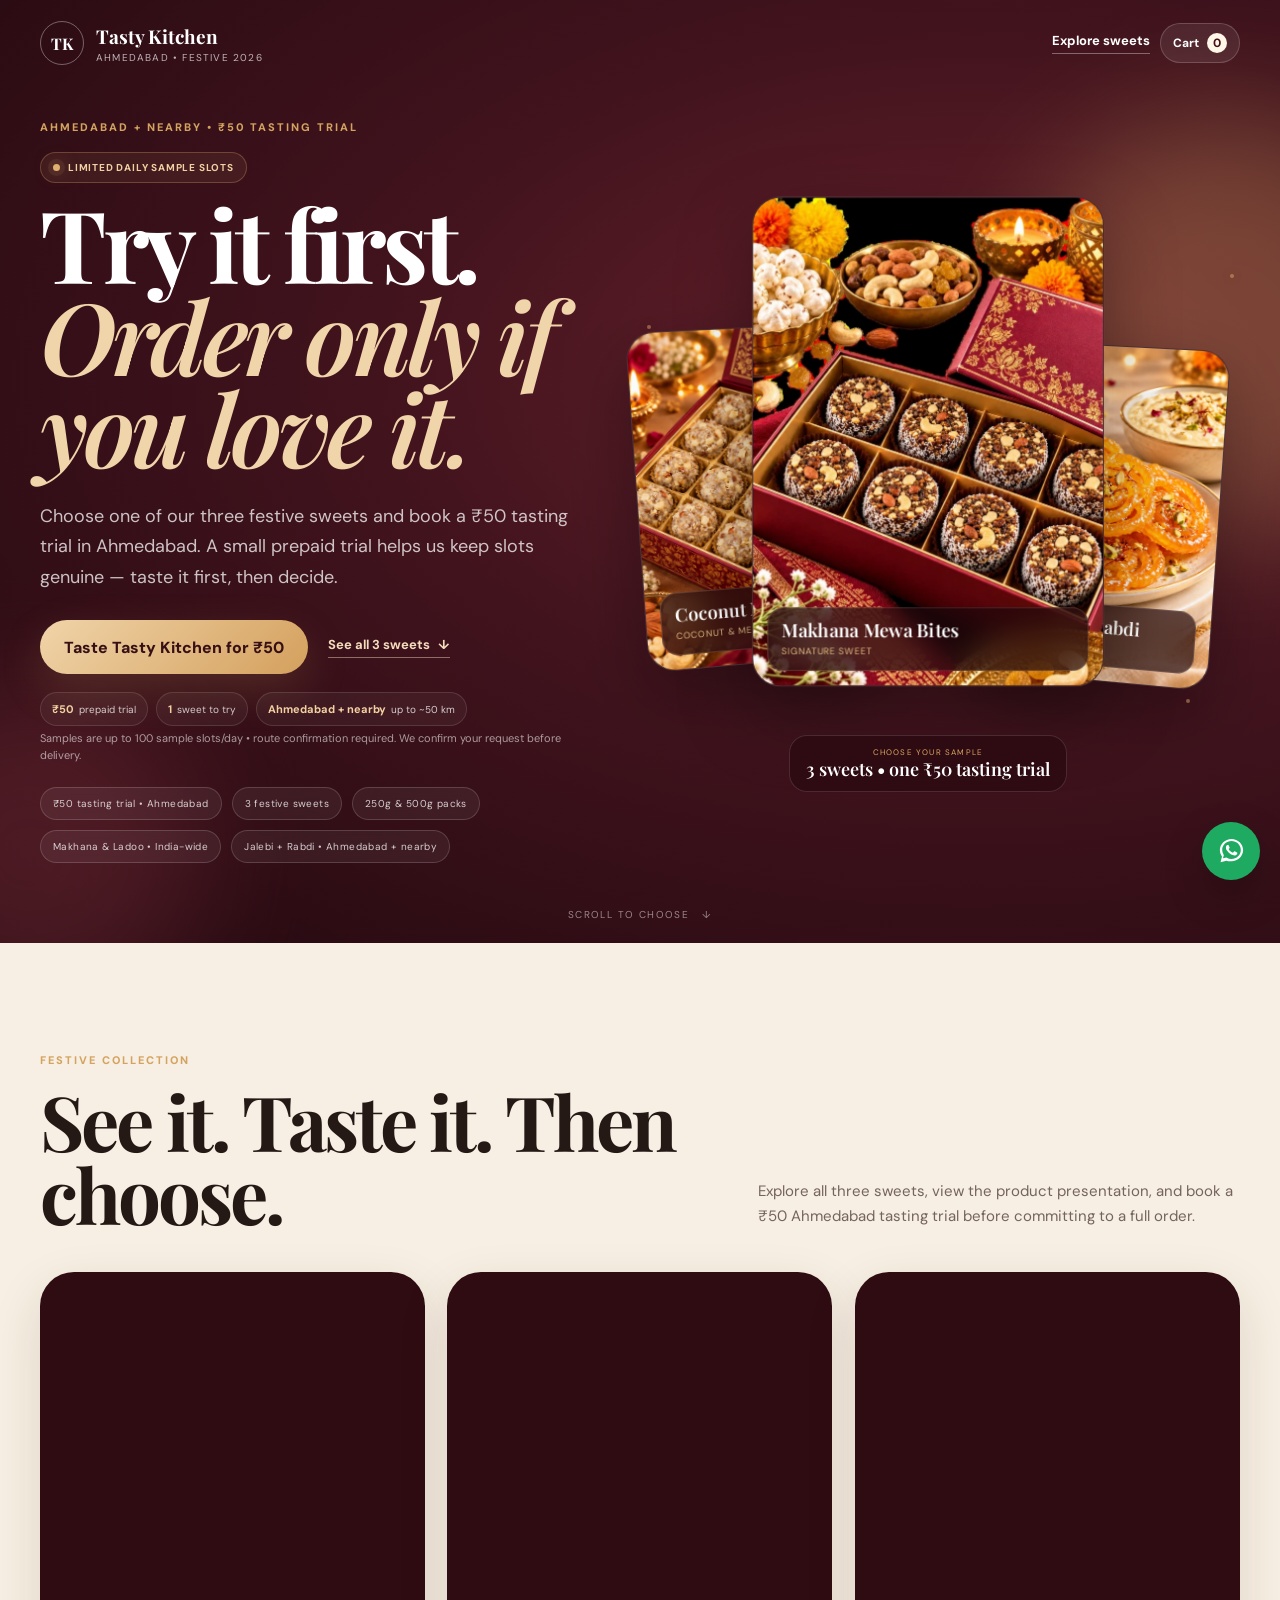
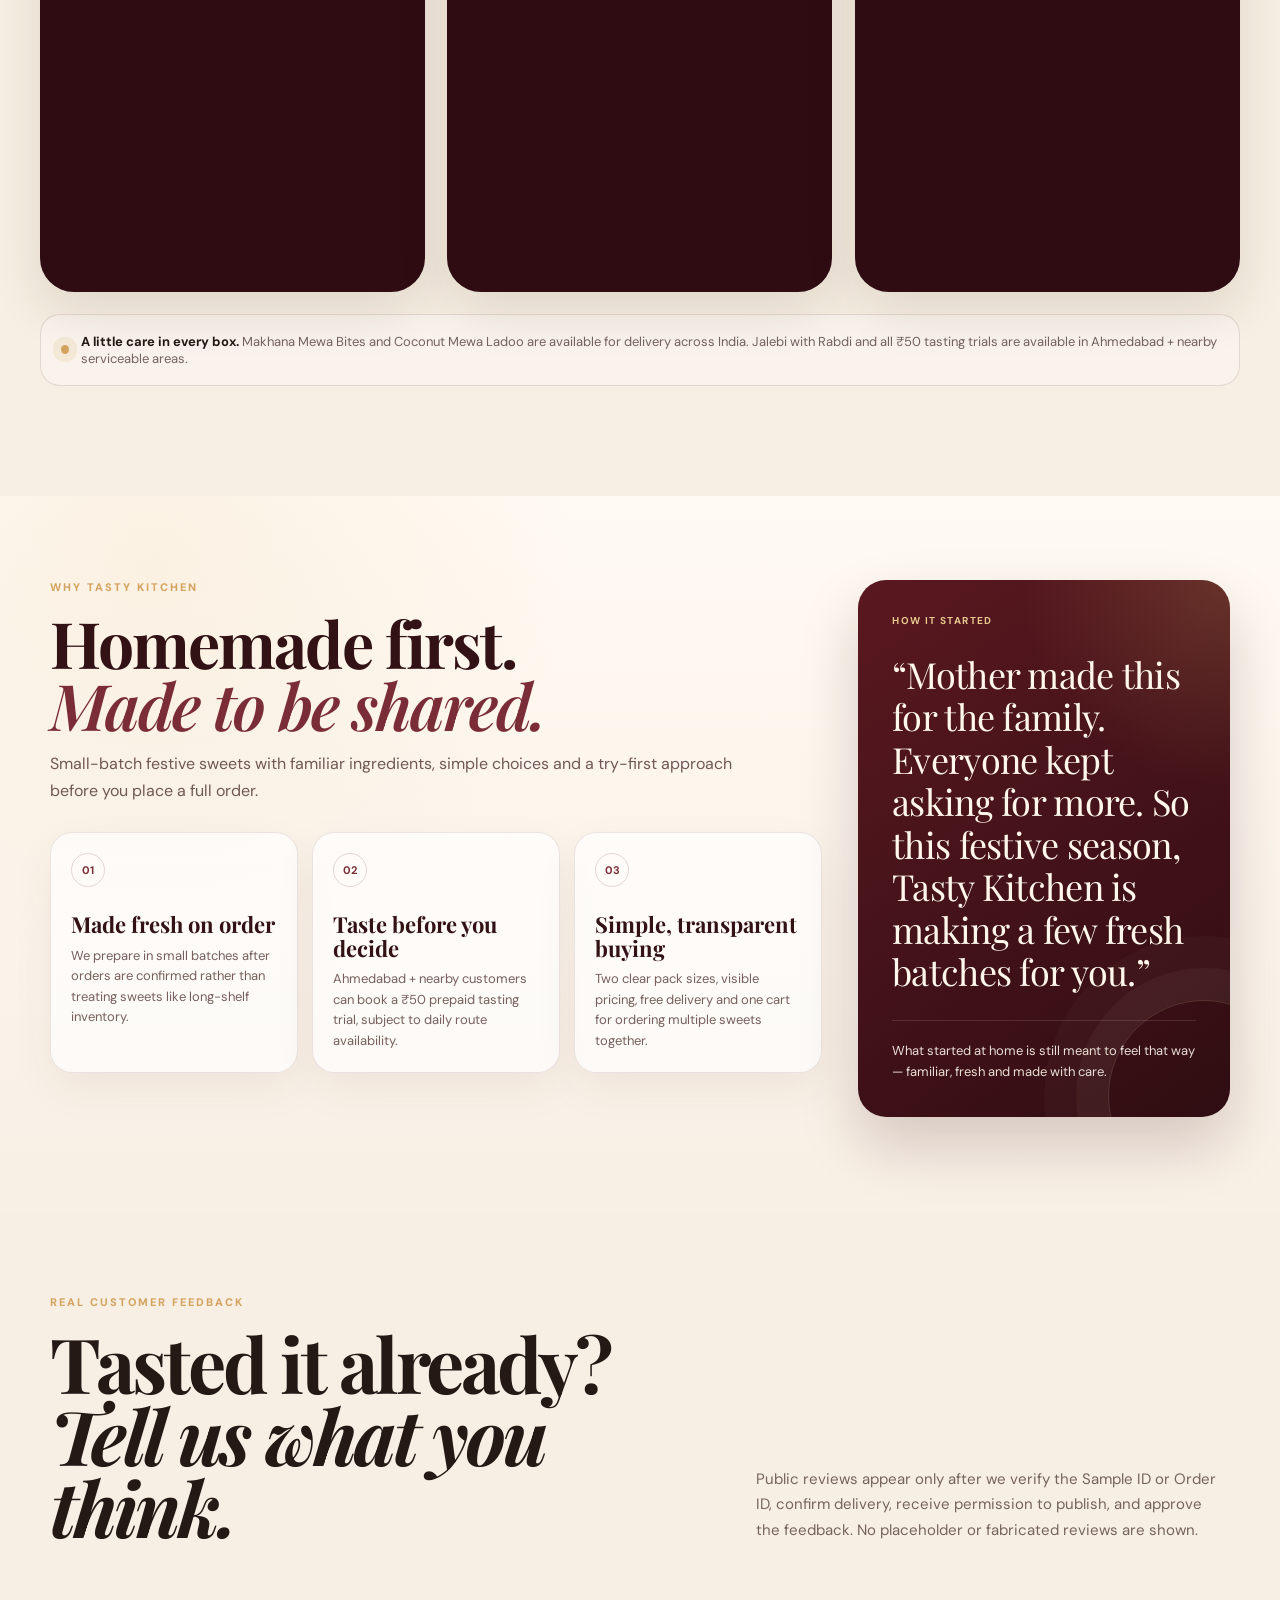
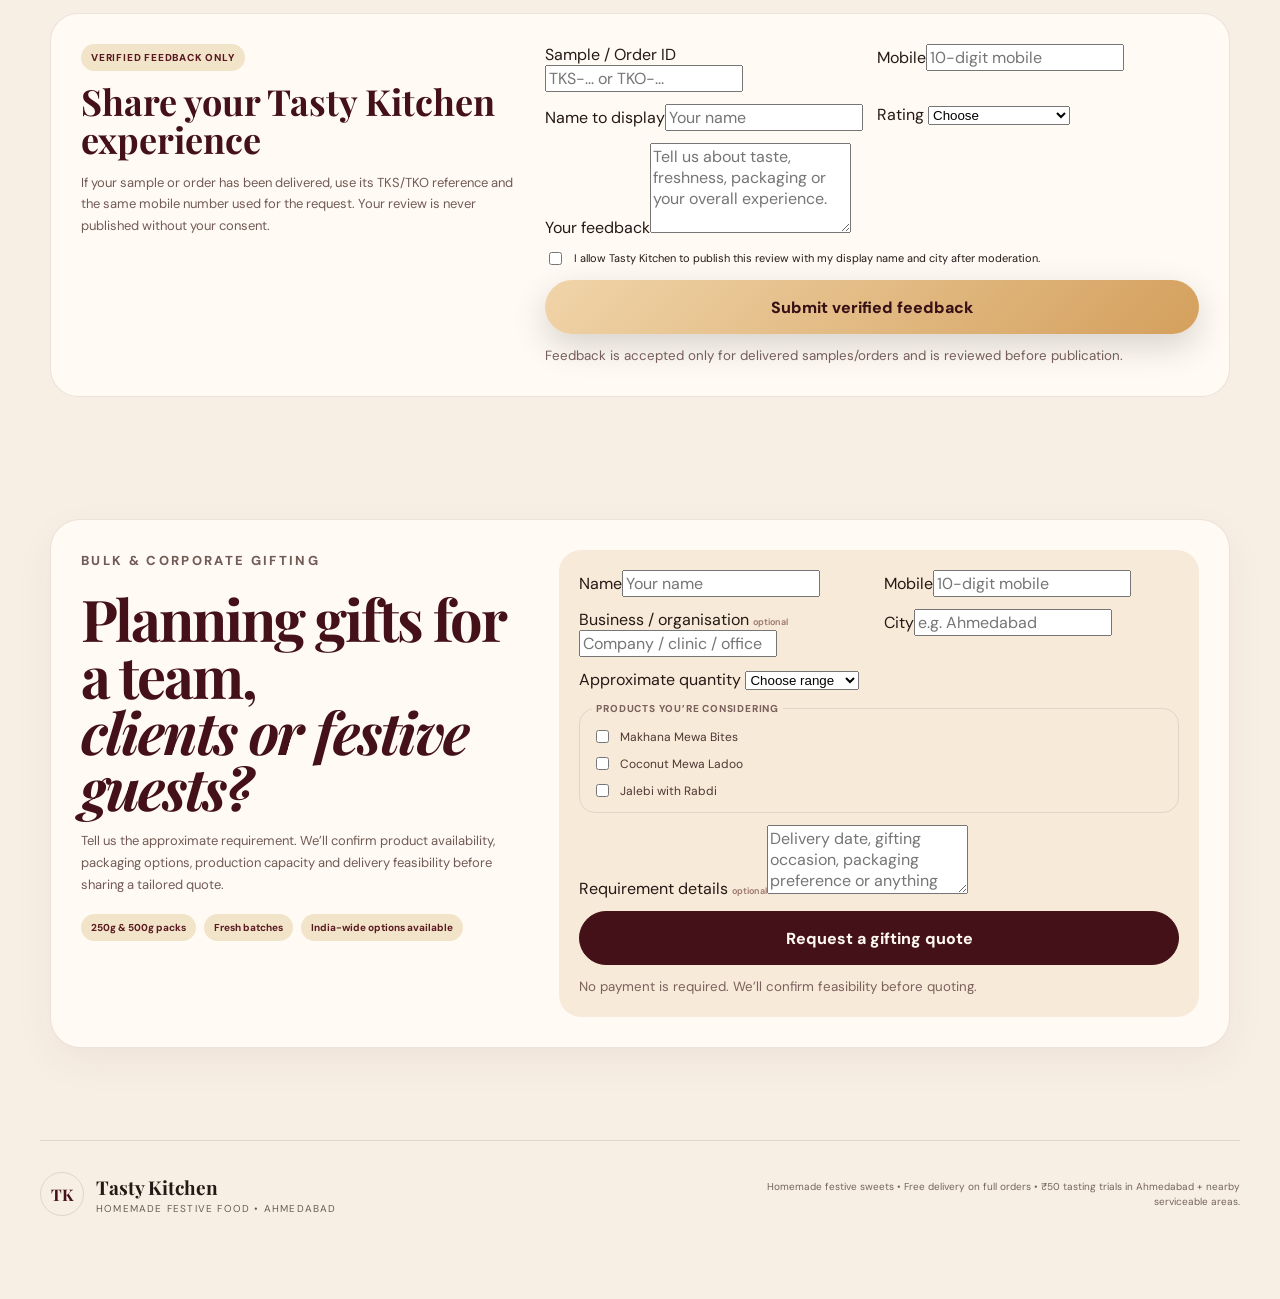
==== index.html @ 61b9bdeb "Update product checkout copy for Razorpay test gateway" ====
<!doctype html>
<html lang="en">
<head>
  <meta charset="utf-8" />
  <meta name="viewport" content="width=device-width, initial-scale=1" />
  <title>Tasty Kitchen Ahmedabad | Homemade Festive Sweets & ₹50 Tasting Trial</title>
  <meta name="description" content="Order fresh homemade festive sweets from Tasty Kitchen. Try a ₹50 tasting trial in Ahmedabad + nearby areas, with free delivery on full orders." />
  <meta name="robots" content="index,follow,max-image-preview:large,max-snippet:-1,max-video-preview:-1" />
  <link rel="canonical" href="https://tastykitchen.food/" />
  <meta name="theme-color" content="#431117" />
  <script type="application/ld+json">
  {
    "@context": "https://schema.org",
    "@graph": [
      {
        "@type": "Organization",
        "@id": "https://tastykitchen.food/#organization",
        "name": "Tasty Kitchen",
        "url": "https://tastykitchen.food/",
        "telephone": "+91-9662097395",
        "description": "Homemade festive sweets prepared fresh in small batches.",
        "areaServed": [
          {"@type":"City","name":"Ahmedabad"},
          {"@type":"Country","name":"India"}
        ]
      },
      {
        "@type": "WebSite",
        "@id": "https://tastykitchen.food/#website",
        "url": "https://tastykitchen.food/",
        "name": "Tasty Kitchen",
        "publisher": {"@id":"https://tastykitchen.food/#organization"},
        "inLanguage": "en-IN"
      },
      {
        "@type": "ItemList",
        "@id": "https://tastykitchen.food/#festive-sweets",
        "name": "Tasty Kitchen Festive Sweets",
        "itemListElement": [
          {
            "@type":"ListItem",
            "position":1,
            "item":{
              "@type":"Product",
              "name":"Makhana Mewa Bites",
              "image":"https://tastykitchen.food/assets/makhana-hero-hires.webp",
              "description":"Fresh small-batch festive bites made with makhana, dates, dry fruits, coconut and ghee.",
              "brand":{"@type":"Brand","name":"Tasty Kitchen"},
              "offers":[
                {"@type":"Offer","priceCurrency":"INR","price":"400","availability":"https://schema.org/InStock","url":"https://tastykitchen.food/#product/makhana-mewa-bites"},
                {"@type":"Offer","priceCurrency":"INR","price":"800","availability":"https://schema.org/InStock","url":"https://tastykitchen.food/#product/makhana-mewa-bites"}
              ]
            }
          },
          {
            "@type":"ListItem",
            "position":2,
            "item":{
              "@type":"Product",
              "name":"Coconut Mewa Ladoo",
              "image":"https://tastykitchen.food/assets/coconut-1.webp",
              "description":"Coconut-rich festive ladoos with mewa and ghee, prepared fresh for gifting and sharing.",
              "brand":{"@type":"Brand","name":"Tasty Kitchen"},
              "offers":[
                {"@type":"Offer","priceCurrency":"INR","price":"175","availability":"https://schema.org/InStock","url":"https://tastykitchen.food/#product/coconut-mewa-ladoo"},
                {"@type":"Offer","priceCurrency":"INR","price":"350","availability":"https://schema.org/InStock","url":"https://tastykitchen.food/#product/coconut-mewa-ladoo"}
              ]
            }
          },
          {
            "@type":"ListItem",
            "position":3,
            "item":{
              "@type":"Product",
              "name":"Jalebi with Rabdi",
              "image":"https://tastykitchen.food/assets/jalebi-1.webp",
              "description":"Fresh jalebi paired with creamy rabdi for Ahmedabad and nearby serviceable areas.",
              "brand":{"@type":"Brand","name":"Tasty Kitchen"},
              "offers":[
                {"@type":"Offer","priceCurrency":"INR","price":"200","availability":"https://schema.org/InStock","url":"https://tastykitchen.food/#product/jalebi-with-rabdi"},
                {"@type":"Offer","priceCurrency":"INR","price":"400","availability":"https://schema.org/InStock","url":"https://tastykitchen.food/#product/jalebi-with-rabdi"}
              ]
            }
          }
        ]
      }
    ]
  }
  </script>
  <link rel="preconnect" href="https://fonts.googleapis.com">
  <link rel="preconnect" href="https://fonts.gstatic.com" crossorigin>
  <link href="https://fonts.googleapis.com/css2?family=DM+Sans:wght@400;500;600;700&family=Playfair+Display:ital,wght@0,600;0,700;1,600&display=swap" rel="stylesheet">
  <link rel="preload" as="image" href="assets/makhana-gift-open-hires.webp" fetchpriority="high" media="(min-width: 1px)">
  <link rel="stylesheet" href="styles.css?v=20261017-upifallback1" />
</head>
<body>
  <header class="topbar">
    <a class="brand" href="#home" aria-label="Tasty Kitchen home">
      <span class="brand-seal">TK</span>
      <span class="brand-copy"><strong>Tasty Kitchen</strong><small>Ahmedabad • Festive 2026</small></span>
    </a>
    <div class="topbar-actions"><a class="nav-cta" href="#collection">Explore sweets</a><button class="cart-btn" id="cartBtn" type="button" aria-label="Open cart">Cart <span id="cartCount">0</span></button></div>
  </header>

  <main id="home">
    <section class="hero">
      <div class="hero-glow glow-one"></div>
      <div class="hero-glow glow-two"></div>
      <div class="hero-inner">
        <div class="hero-copy">
          <p class="kicker">Ahmedabad + nearby • ₹50 tasting trial</p>
          <div class="sample-slot-badge"><span></span> Limited daily sample slots</div>
          <h1>Try it first.<br><em>Order only if you love it.</em></h1>
          <p class="hero-text">Choose one of our three festive sweets and book a ₹50 tasting trial in Ahmedabad. A small prepaid trial helps us keep slots genuine — taste it first, then decide.</p>
          <div class="hero-actions">
            <button class="primary-btn hero-sample-btn" id="heroSampleBtn" type="button">Taste Tasty Kitchen for ₹50</button>
            <a class="hero-order-link" href="#collection">See all 3 sweets <span>↓</span></a>
          </div>
          <div class="hero-sample-proof" aria-label="₹50 tasting trial details">
            <span><b>₹50</b> prepaid trial</span>
            <span><b>1</b> sweet to try</span>
            <span><b>Ahmedabad + nearby</b> up to ~50 km</span>
          </div>
          <p class="hero-sample-note">Samples are up to 100 sample slots/day • route confirmation required. We confirm your request before delivery.</p>
          <div class="hero-trust" aria-label="Ordering highlights">
            <span>₹50 tasting trial • Ahmedabad</span>
            <span>3 festive sweets</span>
            <span>250g & 500g packs</span>
            <span>Makhana & Ladoo • India-wide</span>
            <span>Jalebi + Rabdi • Ahmedabad + nearby</span>
          </div>
        </div>

        <div class="hero-art hero-product-reveal hero-three-products">
          <div class="hero-product-stack" aria-label="Tasty Kitchen festive sweets">
            <button class="hero-sweet-card hero-sweet-main" type="button" data-hero-product="makhana-mewa-bites" aria-label="View Makhana Mewa Bites">
              <img src="assets/makhana-gift-open-hires.webp" alt="Makhana Mewa Bites festive gift presentation" width="1200" height="1500" sizes="(max-width: 640px) 78vw, (max-width: 900px) 56vw, 36vw" decoding="async" fetchpriority="high">
              <span><b>Makhana Mewa Bites</b><small>Signature sweet</small></span>
            </button>
            <button class="hero-sweet-card hero-sweet-left" type="button" data-hero-product="coconut-mewa-ladoo" aria-label="View Coconut Mewa Ladoo">
              <img src="assets/coconut-3.webp" alt="Coconut Mewa Ladoo festive presentation" loading="eager" decoding="async" fetchpriority="low" sizes="(max-width: 640px) 42vw, (max-width: 900px) 34vw, 22vw">
              <span><b>Coconut Mewa Ladoo</b><small>Coconut & mewa</small></span>
            </button>
            <button class="hero-sweet-card hero-sweet-right" type="button" data-hero-product="jalebi-with-rabdi" aria-label="View Jalebi with Rabdi">
              <img src="assets/jalebi-1.webp" alt="Jalebi with Rabdi festive presentation" loading="eager" decoding="async" fetchpriority="low" sizes="(max-width: 640px) 42vw, (max-width: 900px) 34vw, 22vw">
              <span><b>Jalebi with Rabdi</b><small>Ahmedabad special</small></span>
            </button>
            <div class="hero-three-caption">
              <span>Choose your sample</span>
              <strong>3 sweets • one ₹50 tasting trial</strong>
            </div>
          </div>
          <i class="festive-speck speck-a" aria-hidden="true"></i>
          <i class="festive-speck speck-b" aria-hidden="true"></i>
          <i class="festive-speck speck-c" aria-hidden="true"></i>
        </div>
      </div>
      <div class="scroll-cue">Scroll to choose <span>↓</span></div>
    </section>

    <section class="collection" id="collection">
      <div class="section-head">
        <div>
          <p class="kicker">Festive collection</p>
          <h2>See it. Taste it. Then choose.</h2>
        </div>
        <p class="section-copy">Explore all three sweets, view the product presentation, and book a ₹50 Ahmedabad tasting trial before committing to a full order.</p>
      </div>

      <div class="product-grid" id="productGrid" aria-live="polite"></div>

      <div class="future-note">
        <span class="future-dot"></span>
        <p><strong>A little care in every box.</strong> Makhana Mewa Bites and Coconut Mewa Ladoo are available for delivery across India. Jalebi with Rabdi and all ₹50 tasting trials are available in Ahmedabad + nearby serviceable areas.</p>
      </div>
    </section>

    <section class="trust-story" id="why-tasty-kitchen">
      <div class="trust-story-inner">
        <div class="trust-copy">
          <p class="kicker">Why Tasty Kitchen</p>
          <h2>Homemade first.<br><em>Made to be shared.</em></h2>
          <p class="trust-intro">Small-batch festive sweets with familiar ingredients, simple choices and a try-first approach before you place a full order.</p>

          <div class="trust-grid" aria-label="Why choose Tasty Kitchen">
            <article class="trust-card">
              <span class="trust-number">01</span>
              <h3>Made fresh on order</h3>
              <p>We prepare in small batches after orders are confirmed rather than treating sweets like long-shelf inventory.</p>
            </article>
            <article class="trust-card">
              <span class="trust-number">02</span>
              <h3>Taste before you decide</h3>
              <p>Ahmedabad + nearby customers can book a ₹50 prepaid tasting trial, subject to daily route availability.</p>
            </article>
            <article class="trust-card">
              <span class="trust-number">03</span>
              <h3>Simple, transparent buying</h3>
              <p>Two clear pack sizes, visible pricing, free delivery and one cart for ordering multiple sweets together.</p>
            </article>
          </div>
        </div>

        <aside class="origin-card" aria-label="The Tasty Kitchen story">
          <p class="origin-eyebrow">How it started</p>
          <blockquote>“Mother made this for the family. Everyone kept asking for more. So this festive season, Tasty Kitchen is making a few fresh batches for you.”</blockquote>
          <p class="origin-note">What started at home is still meant to feel that way — familiar, fresh and made with care.</p>
        </aside>
      </div>
    </section>

    <section class="reviews-section" id="reviews">
      <div class="reviews-inner">
        <div class="section-head">
          <div>
            <p class="kicker">Real customer feedback</p>
            <h2>Tasted it already?<br><em>Tell us what you think.</em></h2>
          </div>
          <p class="section-copy">Public reviews appear only after we verify the Sample ID or Order ID, confirm delivery, receive permission to publish, and approve the feedback. No placeholder or fabricated reviews are shown.</p>
        </div>

        <div class="reviews-grid" id="reviewsGrid" hidden aria-live="polite"></div>

        <div class="review-capture">
          <div class="review-capture-copy">
            <span class="review-badge">Verified feedback only</span>
            <h3>Share your Tasty Kitchen experience</h3>
            <p>If your sample or order has been delivered, use its TKS/TKO reference and the same mobile number used for the request. Your review is never published without your consent.</p>
          </div>
          <form id="reviewForm" class="review-form">
            <div class="field-row">
              <label>Sample / Order ID<input id="reviewRef" required placeholder="TKS-... or TKO-..." autocomplete="off"></label>
              <label>Mobile<input id="reviewMobile" type="tel" pattern="[6-9][0-9]{9}" maxlength="10" required inputmode="tel" placeholder="10-digit mobile"></label>
            </div>
            <div class="field-row">
              <label>Name to display<input id="reviewName" required maxlength="80" placeholder="Your name"></label>
              <label>Rating
                <select id="reviewRating" required>
                  <option value="">Choose</option>
                  <option value="5">5 — Loved it</option>
                  <option value="4">4 — Very good</option>
                  <option value="3">3 — Good</option>
                  <option value="2">2 — Could be better</option>
                  <option value="1">1 — Disappointed</option>
                </select>
              </label>
            </div>
            <label>Your feedback<textarea id="reviewText" required minlength="10" maxlength="1000" rows="4" placeholder="Tell us about taste, freshness, packaging or your overall experience."></textarea></label>
            <label class="review-consent"><input id="reviewConsent" type="checkbox"> <span>I allow Tasty Kitchen to publish this review with my display name and city after moderation.</span></label>
            <button class="primary-btn" type="submit">Submit verified feedback</button>
            <small id="reviewStatus">Feedback is accepted only for delivered samples/orders and is reviewed before publication.</small>
          </form>
        </div>
      </div>
    </section>

    <section class="gifting-section" id="corporate-gifting">
      <div class="gifting-inner">
        <div class="gifting-copy">
          <p class="kicker">Bulk & corporate gifting</p>
          <h2>Planning gifts for a team,<br><em>clients or festive guests?</em></h2>
          <p>Tell us the approximate requirement. We’ll confirm product availability, packaging options, production capacity and delivery feasibility before sharing a tailored quote.</p>
          <div class="gifting-points" aria-label="Corporate gifting highlights">
            <span>250g & 500g packs</span>
            <span>Fresh batches</span>
            <span>India-wide options available</span>
          </div>
        </div>

        <form class="gifting-form" id="giftingForm">
          <div class="field-row">
            <label>Name<input id="giftingName" required autocomplete="name" placeholder="Your name"></label>
            <label>Mobile<input id="giftingMobile" type="tel" pattern="[6-9][0-9]{9}" maxlength="10" required inputmode="tel" placeholder="10-digit mobile"></label>
          </div>
          <div class="field-row">
            <label>Business / organisation <span class="optional-label">optional</span><input id="giftingBusiness" maxlength="120" placeholder="Company / clinic / office"></label>
            <label>City<input id="giftingCity" required placeholder="e.g. Ahmedabad"></label>
          </div>
          <label>Approximate quantity
            <select id="giftingQuantity" required>
              <option value="">Choose range</option>
              <option value="10-25">10–25 boxes</option>
              <option value="26-50">26–50 boxes</option>
              <option value="51-100">51–100 boxes</option>
              <option value="101-250">101–250 boxes</option>
              <option value="251+">251+ boxes</option>
            </select>
          </label>
          <fieldset class="gifting-products">
            <legend>Products you’re considering</legend>
            <label><input type="checkbox" name="giftingProduct" value="makhana-mewa-bites"> Makhana Mewa Bites</label>
            <label><input type="checkbox" name="giftingProduct" value="coconut-mewa-ladoo"> Coconut Mewa Ladoo</label>
            <label><input type="checkbox" name="giftingProduct" value="jalebi-with-rabdi"> Jalebi with Rabdi</label>
          </fieldset>
          <label>Requirement details <span class="optional-label">optional</span><textarea id="giftingNotes" maxlength="1200" rows="3" placeholder="Delivery date, gifting occasion, packaging preference or anything else we should know."></textarea></label>
          <button class="gifting-submit" type="submit">Request a gifting quote</button>
          <small id="giftingStatus">No payment is required. We’ll confirm feasibility before quoting.</small>
        </form>
      </div>
    </section>
  </main>

  <section class="product-layer" id="productLayer" aria-hidden="true" inert>
    <div class="product-backdrop" data-close-product></div>
    <article class="product-sheet" role="dialog" aria-modal="true" aria-labelledby="detailTitle">
      <button class="sheet-close" type="button" data-close-product aria-label="Close product details">×</button>
      <div class="detail-media" id="detailMedia"></div>
      <div class="detail-content">
        <div class="detail-topline">
          <p class="kicker" id="detailKicker"></p>
          <span class="fresh-badge">Made fresh on confirmed order</span>
        </div>
        <h2 id="detailTitle"></h2>
        <p class="detail-description" id="detailDescription"></p>

        <div class="detail-price">
          <strong id="detailPrice"></strong>
          <span id="detailPack"></span>
        </div>

        <div class="pack-block">
          <span class="detail-label">Choose pack</span>
          <div class="pack-options" id="packOptions"></div>
        </div>

        <div class="detail-actions">
          <button class="primary-btn order-btn" id="openCheckout" type="button">Order</button>
          <button class="sample-btn" id="openSample" type="button">₹50 tasting trial <span>Ahmedabad + nearby</span></button>
          <span class="capacity-note">Choose a pack and tap Order. You can add another sweet before checkout.</span>
        </div>

        <div class="detail-info-grid">
          <button class="info-card" type="button" data-info="photos">
            <span class="info-icon">◫</span><span><b>Photos</b><small>Product & gifting view</small></span><i>›</i>
          </button>
          <button class="info-card" type="button" data-info="ingredients">
            <span class="info-icon">✦</span><span><b>Ingredients</b><small>What goes into it</small></span><i>›</i>
          </button>
          <button class="info-card" type="button" data-info="delivery">
            <span class="info-icon">⌂</span><span><b>Delivery</b><small>Product-specific delivery area</small></span><i>›</i>
          </button>
          <button class="info-card" type="button" data-info="gifting">
            <span class="info-icon">□</span><span><b>Gifting</b><small>Bulk / festive boxes</small></span><i>›</i>
          </button>
          <button class="info-card" type="button" data-info="care">
            <span class="info-icon">◌</span><span><b>Storage & serving</b><small>How to keep and enjoy it</small></span><i>›</i>
          </button>
          <button class="info-card" type="button" data-info="allergens">
            <span class="info-icon">!</span><span><b>Allergens</b><small>Important ingredient warnings</small></span><i>›</i>
          </button>
        </div>

        <div class="info-panel" id="infoPanel" role="region" aria-live="polite"></div>
      </div>

      <div class="mobile-action-bar" id="mobileActionBar" aria-hidden="true">
        <button class="mobile-order-btn" id="mobileOrderBtn" type="button">Order</button>
        <button class="mobile-sample-btn" id="mobileSampleBtn" type="button">₹50 trial</button>
      </div>
    </article>
  </section>


  <section class="sample-layer" id="sampleLayer" aria-hidden="true" inert>
    <div class="checkout-backdrop" data-close-sample></div>
    <div class="sample-sheet" role="dialog" aria-modal="true" aria-labelledby="sampleTitle">
      <button class="sheet-close" type="button" data-close-sample aria-label="Close sample request">×</button>
      <p class="kicker">Ahmedabad + nearby • ₹50 prepaid tasting</p>
      <h3 id="sampleTitle">Taste it for ₹50</h3>
      <p class="sample-intro">Choose <strong id="sampleProduct">a Tasty Kitchen sweet</strong> to taste before you order. The ₹50 trial is prepaid through UPI and helps us keep limited tasting slots for genuine customers.</p>
      <form id="sampleForm">
        <label>Which sweet would you like to sample?
          <select id="sampleSweet" required>
            <option value="makhana-mewa-bites">Makhana Mewa Bites</option>
            <option value="coconut-mewa-ladoo">Coconut Mewa Ladoo</option>
            <option value="jalebi-with-rabdi">Jalebi with Rabdi</option>
          </select>
        </label>
        <div class="field-row">
          <label>Name<input id="sampleName" autocomplete="name" required placeholder="Your name"></label>
          <label>Mobile<input id="samplePhone" type="tel" pattern="[6-9][0-9]{9}" maxlength="10" autocomplete="tel-national" required inputmode="tel" placeholder="10-digit mobile"></label>
        </div>
        <div class="field-row">
          <label>Area / locality<input id="sampleArea" required placeholder="e.g. Shela, Bopal, Shantigram"></label>
          <label>Preferred sample date<input id="sampleDate" type="date" required></label>
        </div>
        <div class="sample-controls">
          <span>One verified paid tasting per mobile</span>
          <span>Daily slot checked</span>
          <span>Address collected after request</span>
        </div>
        <div class="sample-note"><strong>₹50 tasting</strong><span>The exact payable amount, including a small bank-matching adjustment (up to ₹1.99), appears next.</span></div>
        <button class="primary-btn" type="submit">Continue to UPI payment</button>
        <p id="samplePaymentError" class="sample-payment-error" role="alert" aria-live="assertive" hidden></p>
        <small class="preview-warning">We confirm your tasting only after checking the bank credit and delivery route. No money is collected by this form.</small>
      </form>


      <section class="sample-success upi-customer-checkout" id="sampleManualPayment" hidden aria-live="polite">
        <p class="kicker">QUICK UPI PAYMENT</p>
        <h3 class="upi-pay-heading">Pay <span id="samplePayAmount">₹50.00</span></h3>
        <p class="upi-payment-intro">Choose an installed UPI app. Your exact payment amount and recipient will be filled in automatically.</p>
        <p class="upi-payment-note">Includes a small bank-matching adjustment. Confirm the payee displayed by your UPI app before paying.</p>
        <button type="button" id="sampleOpenUpi" class="primary-btn upi-main-pay-btn">Pay securely with UPI <span aria-hidden="true">↗</span></button>
        <button type="button" id="sampleClaimPaid" class="upi-finished-btn" hidden>I've completed the payment</button>
        <p id="sampleClaimStatus" class="upi-payment-status" role="status" aria-live="polite">After payment, return here. We'll verify the bank credit and confirm your request. No screenshot or transaction ID needed.</p>
        <details class="upi-help-panel" id="sampleUpiHelp">
          <summary>UPI payment declined or app didn't open? Pay directly</summary>
          <p>Open GPay, PhonePe or Paytm directly → Send to UPI ID → enter the exact amount below. This bypasses the website payment link. Check the receiving name is <strong>MOHIT KUMAR SHARMA</strong>.</p>
          <p>UPI ID: <strong id="samplePayVpa">—</strong></p>
          <p>Exact amount: <strong id="sampleDirectAmount">₹50.00</strong></p>
          <div class="upi-direct-actions">
            <button type="button" id="sampleCopyUpi" class="secondary-btn">Copy UPI ID</button>
            <button type="button" id="sampleCopyAmount" class="secondary-btn">Copy exact amount</button>
          </div>
          <p>After a successful transfer, return here and choose “I've completed the payment.” Do not pay twice.</p>
        </details>
        <span id="samplePayRef" hidden></span>
      </section>
      <section class="sample-success" id="sampleSuccess" hidden aria-live="polite">
        <span class="sample-success-mark" aria-hidden="true">✓</span>
        <p class="kicker">Payment verification pending</p>
        <h3>Your tasting request is saved.</h3>
        <div class="sample-reference">
          <span>Sample ID</span>
          <strong id="sampleSuccessRef">—</strong>
        </div>
        <div class="sample-status-line"><span>Status</span><strong>Waiting for bank verification</strong></div>
        <p id="sampleSuccessMessage">We’ll confirm the route and sample slot before delivery.</p>

        <button class="secondary-btn sample-address-toggle" id="sampleAddressToggle" type="button">Add delivery address now</button>
        <form id="sampleAddressForm" hidden>
          <label>Full delivery address<textarea id="sampleAddress" required rows="3" placeholder="House / flat, society, street and landmark"></textarea></label>
          <label>City<input id="sampleCity" required placeholder="e.g. Ahmedabad"></label>
          <button class="primary-btn" type="submit">Save delivery address</button>
        </form>
        <p class="sample-success-note" id="sampleAddressStatus">You can close this screen after noting your Sample ID.</p>
      </section>
    </div>
  </section>

  <section class="checkout-layer" id="checkoutLayer" aria-hidden="true" inert>
    <div class="checkout-backdrop" data-close-checkout></div>
    <div class="checkout-sheet" role="dialog" aria-modal="true" aria-labelledby="checkoutTitle">
      <button class="sheet-close" type="button" data-close-checkout aria-label="Close checkout">×</button>
      <p class="kicker">Order details</p>
      <h3 id="checkoutTitle">Choose quantity & order</h3>
      <div class="checkout-summary" id="checkoutSummary"></div>

      <form id="checkoutForm">
        <div class="field-row">
          <label>Name<input id="customerName" autocomplete="name" required placeholder="Your name"></label>
          <label>Mobile<input id="customerPhone" type="tel" pattern="[6-9][0-9]{9}" maxlength="10" autocomplete="tel-national" required inputmode="tel" placeholder="10-digit mobile"></label>
        </div>
        <label>Delivery address<textarea id="customerAddress" autocomplete="street-address" required rows="3" placeholder="House / building, street and locality"></textarea></label>
        <div class="field-row">
          <label>PIN code<input id="customerPin" inputmode="numeric" pattern="[0-9]{6}" maxlength="6" autocomplete="postal-code" required placeholder="6-digit PIN"></label>
          <label>Preferred delivery date<input id="deliveryDate" required type="date"></label>
        </div>

        <div class="cart-items" id="cartItems"></div>
        <div class="checkout-breakdown" id="checkoutBreakdown">
          <div><span>Subtotal</span><strong id="checkoutSubtotal">—</strong></div>
          <div><span>Delivery</span><strong id="checkoutDelivery">FREE</strong></div>
          <div class="checkout-grand-total"><span>Total payable</span><strong id="checkoutGrandTotal">—</strong></div>
          <small id="checkoutEstimate">Free delivery. Delivery date remains subject to product serviceability and route/dispatch confirmation.</small>
        </div>

        <div class="payment-preview">
          <div><strong>100% advance payment</strong><span>Razorpay Standard Checkout • test mode</span></div>
          <span class="secure-mark" aria-hidden="true">◇</span>
        </div>

        <button class="primary-btn checkout-pay" type="submit">Continue to secure payment • <span id="checkoutTotal"></span></button>
        <small class="checkout-secure-note">Razorpay test mode: no real money is collected. Production checkout remains disabled until live account activation and verification.</small>
      </form>
    </div>
  </section>

  <section class="payment-layer" id="paymentLayer" aria-hidden="true" inert>
    <div class="checkout-backdrop" data-close-payment></div>
    <div class="payment-sheet" role="dialog" aria-modal="true" aria-labelledby="paymentTitle">
      <button class="sheet-close" type="button" data-close-payment aria-label="Back to checkout">×</button>
      <div class="payment-head">
        <div>
          <p class="kicker">QUICK UPI PAYMENT</p>
          <h3 id="paymentTitle">Pay with your UPI app</h3>
        </div>
        <span class="razorpay-badge">Razorpay TEST</span>
      </div>
      <div id="paymentSummary" class="payment-order-card"></div>
      <div class="payment-trust-row" aria-label="Payment options and security">
        <span>Razorpay Standard Checkout</span><span>Signed verification</span><span>Test mode</span>
      </div>
      <div class="payment-status-card" id="paymentStatus" role="status" aria-live="polite">
        Preparing secure payment…
      </div>
      <button class="primary-btn payment-pay-btn" id="payNowBtn" type="button" disabled>
        Preparing secure payment…
      </button>
      <button class="upi-finished-btn" id="orderClaimPaid" type="button" hidden>I've completed the payment</button>
      <details class="upi-help-panel" id="orderUpiHelp" hidden>
        <summary>Payment declined or UPI app didn't open? Pay directly</summary>
        <p>Open GPay, PhonePe or Paytm directly → Send to UPI ID → enter the exact amount below. Check the recipient is <strong>MOHIT KUMAR SHARMA</strong>.</p>
        <p>UPI ID: <strong id="orderPayVpa">—</strong></p>
        <p>Exact amount: <strong id="orderDirectAmount">—</strong></p>
        <div class="upi-direct-actions">
          <button class="secondary-btn" id="copyOrderUpi" type="button">Copy UPI ID</button>
          <button class="secondary-btn" id="copyOrderAmount" type="button">Copy exact amount</button>
        </div>
        <p>After successful transfer, return and select “I've completed the payment.” Do not pay twice.</p>
      </details>
      <button class="payment-back-btn" type="button" data-close-payment>← Back to checkout</button>
      <p class="payment-fineprint">This is a Razorpay test transaction. Payment is confirmed only after the server verifies its signature and captured status.</p>
    </div>
  </section>

  <div class="toast" id="toast" role="status" aria-live="polite"></div>

  <a class="whatsapp-fab" href="https://wa.me/919662097395?text=Hi%20Tasty%20Kitchen%2C%20I%27d%20like%20to%20know%20more%20about%20your%20sweets." id="whatsappFab" target="_blank" rel="noopener" aria-label="Chat with Tasty Kitchen on WhatsApp">
    <svg viewBox="0 0 32 32" aria-hidden="true"><path fill="currentColor" d="M16 3C9.37 3 4 8.17 4 14.55c0 2.45.8 4.73 2.17 6.6L4.7 27l6.05-1.4A12.25 12.25 0 0 0 16 26.1c6.63 0 12-5.17 12-11.55S22.63 3 16 3Zm0 20.7c-1.77 0-3.42-.47-4.84-1.3l-.35-.2-3.58.83.87-3.42-.23-.35a8.84 8.84 0 0 1-1.48-4.9c0-5.04 4.31-9.14 9.61-9.14s9.61 4.1 9.61 9.14-4.31 9.34-9.61 9.34Zm5.27-6.97c-.29-.14-1.7-.81-1.96-.9-.26-.1-.45-.14-.64.14-.19.28-.74.9-.9 1.08-.17.19-.34.21-.63.07-.29-.14-1.22-.43-2.32-1.38-.86-.74-1.44-1.65-1.61-1.93-.17-.28-.02-.43.13-.57.13-.13.29-.33.43-.49.14-.16.19-.28.29-.47.09-.19.05-.35-.02-.49-.07-.14-.64-1.49-.88-2.04-.23-.54-.47-.47-.64-.48h-.55c-.19 0-.5.07-.76.35-.26.28-1 1-1 2.43 0 1.43 1.03 2.82 1.17 3.01.14.19 2.02 3.15 4.99 4.29.7.26 1.24.42 1.67.54.7.21 1.34.18 1.84.11.56-.08 1.7-.67 1.94-1.31.24-.65.24-1.2.17-1.31-.08-.12-.27-.19-.56-.33Z"/></svg>
    <span class="fab-tooltip">WhatsApp help</span>
  </a>

  <footer class="footer">
    <div class="brand">
      <span class="brand-seal">TK</span>
      <span class="brand-copy"><strong>Tasty Kitchen</strong><small>Homemade festive food • Ahmedabad</small></span>
    </div>
    <p>Homemade festive sweets • Free delivery on full orders • ₹50 tasting trials in Ahmedabad + nearby serviceable areas.</p>
  </footer>

  <script src="script.js?v=20261017-upifallback1"></script>
</body>
</html>
---- styles.css ----
:root{
  --wine:#431117;--wine-2:#651f27;--wine-3:#822e39;--cream:#f7efe3;--paper:#fffaf3;--gold:#d3a35f;--ink:#251916;--muted:#75645d;
  --border:rgba(67,17,23,.12);--shadow:0 24px 90px rgba(48,14,20,.18);--ease:cubic-bezier(.2,.8,.2,1)
}
*{box-sizing:border-box}html{scroll-behavior:smooth}body{margin:0;font-family:"DM Sans",sans-serif;background:var(--cream);color:var(--ink);overflow-x:hidden}body.modal-open{overflow:hidden}
a{text-decoration:none;color:inherit}button,input,textarea{font:inherit}button{color:inherit}.topbar{position:absolute;z-index:30;left:0;right:0;top:0;height:86px;padding:0 max(24px,calc((100vw - 1200px)/2));display:flex;align-items:center;justify-content:space-between;color:#fff}
.brand{display:flex;align-items:center;gap:12px}.brand-seal{display:grid;place-items:center;width:44px;height:44px;border:1px solid rgba(255,255,255,.35);border-radius:50%;font-family:"Playfair Display",serif;font-weight:700}.brand-copy strong,.brand-copy small{display:block}.brand-copy strong{font-family:"Playfair Display",serif;font-size:19px}.brand-copy small{font-size:10px;letter-spacing:.12em;text-transform:uppercase;opacity:.68;margin-top:2px}.nav-cta{font-size:13px;font-weight:700;border-bottom:1px solid rgba(255,255,255,.35);padding-bottom:4px}

.hero{min-height:100svh;position:relative;overflow:hidden;background:radial-gradient(circle at 75% 42%,#762632 0,#4d151d 34%,#2f0c11 70%);color:#fff}.hero-inner{position:relative;z-index:2;width:min(1200px,calc(100% - 48px));min-height:100svh;margin:auto;display:grid;grid-template-columns:.92fr 1.08fr;gap:44px;align-items:center;padding:120px 0 80px}.hero-copy{animation:heroIn .9s var(--ease) both}.kicker{text-transform:uppercase;letter-spacing:.18em;font-size:11px;font-weight:800;color:var(--gold);margin:0 0 18px}.hero h1{font-family:"Playfair Display",serif;font-size:clamp(62px,7.8vw,108px);letter-spacing:-.045em;line-height:.92;margin:0}.hero h1 em{font-weight:600;color:#f0d4aa}.hero-text{max-width:580px;font-size:18px;line-height:1.7;color:rgba(255,255,255,.75);margin:28px 0}.hero-actions{display:flex;align-items:center;gap:20px;flex-wrap:wrap}.hero-note{font-size:12px;color:rgba(255,255,255,.56)}
.primary-btn{appearance:none;border:0;border-radius:999px;background:linear-gradient(135deg,#f0d4a9,#d4a05d);color:#371015;min-height:54px;padding:0 24px;display:inline-flex;align-items:center;justify-content:center;font-weight:800;cursor:pointer;box-shadow:0 12px 34px rgba(0,0,0,.16);transition:transform .25s var(--ease),box-shadow .25s var(--ease)}.primary-btn:hover{transform:translateY(-2px);box-shadow:0 18px 42px rgba(0,0,0,.22)}.hero-art{position:relative;animation:artIn 1.1s .08s var(--ease) both}.hero-art svg{width:100%;filter:drop-shadow(0 30px 45px rgba(0,0,0,.2));animation:heroFloat 6s ease-in-out infinite}.hero-glow{position:absolute;border-radius:50%;filter:blur(70px);opacity:.4}.glow-one{width:420px;height:420px;background:#d3a35f;right:-160px;top:12%}.glow-two{width:340px;height:340px;background:#9b3d4a;left:-140px;bottom:-80px}.scroll-cue{position:absolute;z-index:2;left:50%;bottom:22px;transform:translateX(-50%);font-size:10px;letter-spacing:.14em;text-transform:uppercase;color:rgba(255,255,255,.5)}.scroll-cue span{margin-left:8px}
@keyframes heroIn{from{opacity:0;transform:translateY(28px)}to{opacity:1;transform:none}}@keyframes artIn{from{opacity:0;transform:translateX(50px) scale(.96)}to{opacity:1;transform:none}}@keyframes heroFloat{50%{transform:translateY(-10px) rotate(.4deg)}}

.collection{width:min(1200px,calc(100% - 48px));margin:auto;padding:110px 0}.section-head{display:grid;grid-template-columns:1fr .7fr;gap:30px;align-items:end;margin-bottom:42px}.section-head h2{font-family:"Playfair Display",serif;font-size:clamp(48px,6vw,76px);line-height:.95;letter-spacing:-.04em;margin:0}.section-copy{max-width:510px;margin:0;color:var(--muted);line-height:1.7;font-size:15px}
.product-grid{display:grid;grid-template-columns:repeat(2,1fr);gap:22px}.product-card{position:relative;min-height:620px;border:0;border-radius:34px;overflow:hidden;padding:0;background:#2e0c11;text-align:left;cursor:pointer;box-shadow:0 18px 52px rgba(57,26,19,.12);isolation:isolate;transition:transform .45s var(--ease),box-shadow .45s var(--ease)}.product-card:hover{transform:translateY(-8px);box-shadow:0 30px 80px rgba(57,26,19,.2)}.product-art{position:absolute;inset:0;overflow:hidden}.product-art svg{width:100%;height:100%;display:block;transition:transform .8s var(--ease)}.product-card:hover .product-art svg{transform:scale(1.035)}.product-shade{position:absolute;inset:0;background:linear-gradient(to top,rgba(28,7,10,.92) 0,rgba(28,7,10,.28) 48%,rgba(28,7,10,.05) 70%);z-index:1}.product-card-content{position:absolute;z-index:2;left:32px;right:32px;bottom:30px;color:#fff}.product-card .product-kicker{font-size:10px;letter-spacing:.17em;text-transform:uppercase;color:#f0d4aa;font-weight:800}.product-card h3{font-family:"Playfair Display",serif;font-size:clamp(38px,4.4vw,58px);line-height:.98;margin:8px 0 12px;letter-spacing:-.03em}.card-bottom{display:flex;align-items:end;justify-content:space-between;gap:15px}.card-bottom strong{font-family:"Playfair Display",serif;font-size:28px;color:#f0d4aa}.card-bottom span{font-size:12px;color:rgba(255,255,255,.68)}.card-arrow{width:52px;height:52px;border-radius:50%;border:1px solid rgba(255,255,255,.35);display:grid;place-items:center;font-size:24px;backdrop-filter:blur(12px);transition:.3s var(--ease)}.product-card:hover .card-arrow{background:#fff;color:var(--wine);transform:rotate(-12deg)}
.future-note{margin-top:22px;border:1px solid var(--border);border-radius:20px;padding:18px 20px;display:flex;align-items:center;gap:12px;color:var(--muted);font-size:13px;background:rgba(255,255,255,.28)}.future-note p{margin:0}.future-note strong{color:var(--ink)}.future-dot{width:9px;height:9px;border-radius:50%;background:var(--gold);box-shadow:0 0 0 8px rgba(211,163,95,.14)}

.product-layer,.checkout-layer{position:fixed;inset:0;z-index:100;pointer-events:none;opacity:0;transition:opacity .35s var(--ease)}.product-layer.is-open,.checkout-layer.is-open{pointer-events:auto;opacity:1}.product-backdrop,.checkout-backdrop{position:absolute;inset:0;background:rgba(24,6,10,.66);backdrop-filter:blur(14px)}.product-sheet{position:absolute;inset:22px;max-width:1320px;margin:auto;background:var(--paper);border-radius:34px;overflow:hidden;display:grid;grid-template-columns:1.03fr .97fr;box-shadow:0 34px 130px rgba(0,0,0,.38);transform:translateY(34px) scale(.985);transition:transform .45s var(--ease)}.product-layer.is-open .product-sheet{transform:none}.sheet-close{position:absolute;z-index:5;right:18px;top:18px;width:44px;height:44px;border:0;border-radius:50%;background:rgba(255,255,255,.88);font-size:28px;line-height:1;cursor:pointer;box-shadow:0 10px 30px rgba(0,0,0,.12)}.detail-media{min-height:100%;background:var(--wine);overflow:hidden}.detail-media svg{width:100%;height:100%;min-height:100%;object-fit:cover;display:block}.detail-content{overflow:auto;padding:66px 58px 50px}.detail-topline{display:flex;align-items:center;justify-content:space-between;gap:16px}.fresh-badge{border:1px solid rgba(67,17,23,.14);border-radius:999px;padding:8px 11px;font-size:10px;font-weight:700;color:var(--wine)}.detail-content h2{font-family:"Playfair Display",serif;font-size:clamp(50px,5vw,76px);line-height:.92;letter-spacing:-.04em;margin:6px 0 20px}.detail-description{font-size:16px;line-height:1.72;color:var(--muted);max-width:650px}.detail-price{display:flex;align-items:end;gap:12px;margin:25px 0}.detail-price strong{font-family:"Playfair Display",serif;font-size:42px;color:var(--wine)}.detail-price span{font-size:12px;color:var(--muted);padding-bottom:7px}.detail-label{display:block;font-size:10px;letter-spacing:.14em;text-transform:uppercase;font-weight:800;color:var(--muted);margin-bottom:9px}.pack-options{display:flex;flex-wrap:wrap;gap:8px}.pack-chip{border:1px solid var(--border);background:#fff;border-radius:999px;padding:11px 14px;cursor:pointer;font-size:12px;font-weight:700;transition:.2s}.pack-chip.active{background:var(--wine);color:#fff;border-color:var(--wine)}.detail-info-grid{display:grid;grid-template-columns:1fr 1fr;gap:10px;margin:28px 0 12px}.info-card{border:1px solid var(--border);background:#fff;border-radius:18px;padding:14px;display:grid;grid-template-columns:34px 1fr 20px;gap:10px;align-items:center;text-align:left;cursor:pointer;transition:.25s var(--ease)}.info-card:hover,.info-card.active{border-color:rgba(67,17,23,.32);transform:translateY(-2px);box-shadow:0 10px 28px rgba(50,20,15,.07)}.info-icon{width:34px;height:34px;border-radius:50%;display:grid;place-items:center;background:#f4e7d6;color:var(--wine);font-weight:800}.info-card b,.info-card small{display:block}.info-card b{font-size:13px}.info-card small{font-size:10px;color:var(--muted);margin-top:2px}.info-card i{font-style:normal;font-size:22px;color:#a98c77}.info-panel{min-height:0;overflow:hidden;border-radius:18px;background:#f5e8d7;max-height:0;opacity:0;transition:max-height .4s var(--ease),opacity .3s,padding .3s}.info-panel.show{max-height:320px;opacity:1;padding:18px}.info-panel p,.info-panel ul{margin:0;color:#675750;font-size:13px;line-height:1.65}.info-panel ul{padding-left:18px}.detail-actions{margin-top:26px;display:flex;align-items:center;gap:16px;flex-wrap:wrap}.order-btn{min-width:210px}.capacity-note{font-size:10px;color:var(--muted);max-width:220px;line-height:1.4}

.checkout-sheet{position:absolute;right:18px;top:18px;bottom:18px;width:min(540px,calc(100% - 36px));background:var(--paper);border-radius:30px;padding:38px;overflow:auto;box-shadow:0 34px 120px rgba(0,0,0,.38);transform:translateX(45px);transition:transform .45s var(--ease)}.checkout-layer.is-open .checkout-sheet{transform:none}.checkout-sheet h3{font-family:"Playfair Display",serif;font-size:46px;line-height:1;margin:0 0 22px}.checkout-summary{background:linear-gradient(135deg,#f1dfc4,#f8efe2);border-radius:18px;padding:16px;margin-bottom:20px}.checkout-summary strong,.checkout-summary span{display:block}.checkout-summary span{font-size:12px;color:var(--muted);margin-top:3px}.checkout-sheet label{display:flex;flex-direction:column;gap:7px;font-size:10px;text-transform:uppercase;letter-spacing:.09em;font-weight:800;color:#78645b;margin-bottom:14px}.checkout-sheet input,.checkout-sheet textarea{border:1px solid var(--border);background:#fff;border-radius:14px;padding:13px 14px;font:inherit;color:var(--ink);outline:none}.checkout-sheet input:focus,.checkout-sheet textarea:focus{border-color:var(--wine);box-shadow:0 0 0 3px rgba(67,17,23,.07)}.field-row{display:grid;grid-template-columns:1fr 1fr;gap:10px}.payment-preview{display:flex;justify-content:space-between;gap:14px;align-items:center;border:1px solid var(--border);border-radius:18px;padding:15px;margin:4px 0 17px}.payment-preview strong,.payment-preview span{display:block}.payment-preview span{font-size:11px;color:var(--muted);margin-top:3px}.secure-mark{font-size:22px!important}.checkout-pay{width:100%}.preview-warning{display:block;text-align:center;color:var(--muted);font-size:10px;margin-top:10px}.toast{position:fixed;z-index:200;left:50%;bottom:24px;transform:translate(-50%,20px);opacity:0;pointer-events:none;background:#1f5e46;color:#fff;border-radius:999px;padding:12px 18px;font-size:12px;font-weight:700;box-shadow:0 12px 40px rgba(0,0,0,.2);transition:.3s}.toast.show{opacity:1;transform:translate(-50%,0)}

.whatsapp-fab{position:fixed;z-index:80;right:20px;bottom:20px;width:58px;height:58px;border-radius:50%;display:grid;place-items:center;background:#1faa61;color:#fff;box-shadow:0 16px 40px rgba(0,0,0,.22);transition:.25s var(--ease)}.whatsapp-fab svg{width:31px;height:31px}.whatsapp-fab:hover{transform:translateY(-3px) scale(1.03)}.fab-tooltip{position:absolute;right:68px;white-space:nowrap;background:#231417;color:#fff;border-radius:10px;padding:8px 10px;font-size:10px;opacity:0;transform:translateX(6px);pointer-events:none;transition:.2s}.whatsapp-fab:hover .fab-tooltip{opacity:1;transform:none}

.footer{border-top:1px solid var(--border);width:min(1200px,calc(100% - 48px));margin:auto;padding:28px 0 80px;display:flex;align-items:center;justify-content:space-between;gap:30px}.footer .brand-seal{border-color:var(--border);color:var(--wine)}.footer p{font-size:10px;color:var(--muted);max-width:520px;text-align:right;line-height:1.5}

::view-transition-old(product-media),::view-transition-new(product-media){animation-duration:.5s;animation-timing-function:var(--ease)}
@media(max-width:900px){.hero-inner{grid-template-columns:1fr;padding-top:126px}.hero-art{max-width:680px;margin:auto}.section-head{grid-template-columns:1fr}.product-grid{grid-template-columns:1fr}.product-card{min-height:560px}.product-sheet{grid-template-columns:1fr;inset:10px;overflow:auto}.detail-media{min-height:420px;height:42vh}.detail-content{overflow:visible}.footer{align-items:flex-start;flex-direction:column}.footer p{text-align:left}.checkout-sheet{top:10px;right:10px;bottom:10px;width:calc(100% - 20px)}} 
@media(max-width:640px){.topbar{height:72px;padding:0 14px}.brand-seal{width:38px;height:38px;font-size:13px}.brand-copy strong{font-size:16px}.nav-cta{font-size:11px}.hero-inner{width:calc(100% - 28px);padding-top:108px;gap:15px}.hero h1{font-size:58px}.hero-text{font-size:15px;margin:20px 0}.hero-actions{align-items:flex-start;flex-direction:column;gap:12px}.hero-art{margin-top:-12px}.scroll-cue{display:none}.collection{width:calc(100% - 24px);padding:76px 0}.section-head{margin-bottom:26px}.section-head h2{font-size:48px}.section-copy{font-size:13px}.product-card{min-height:500px;border-radius:26px}.product-card-content{left:22px;right:22px;bottom:22px}.product-card h3{font-size:42px}.card-bottom strong{font-size:24px}.card-arrow{width:46px;height:46px}.future-note{align-items:flex-start}.product-sheet{border-radius:24px}.detail-media{height:38vh;min-height:300px}.detail-content{padding:30px 20px 34px}.detail-topline{align-items:flex-start;flex-direction:column;gap:7px}.detail-content h2{font-size:50px}.detail-info-grid{grid-template-columns:1fr}.detail-actions{align-items:flex-start;flex-direction:column}.order-btn{width:100%}.checkout-sheet{padding:28px 18px}.checkout-sheet h3{font-size:40px}.field-row{grid-template-columns:1fr}.whatsapp-fab{right:14px;bottom:14px;width:54px;height:54px}.fab-tooltip{display:none}.footer{width:calc(100% - 24px);padding-bottom:90px}}
@media(prefers-reduced-motion:reduce){*{scroll-behavior:auto!important;animation:none!important;transition:none!important}}


/* Real product photography */
.product-art img,.detail-media img{width:100%;height:100%;display:block;object-fit:cover}
.product-art img{min-height:100%;transition:transform .8s var(--ease)}
.product-card:hover .product-art img{transform:scale(1.045)}
.detail-media img{min-height:100%}
.photo-grid{display:grid;grid-template-columns:1fr 1fr;gap:10px}
.photo-grid img{width:100%;aspect-ratio:4/5;object-fit:cover;border-radius:14px;display:block}
@media(max-width:640px){.photo-grid{grid-template-columns:1fr 1fr}.photo-grid img{aspect-ratio:3/4}}


/* High-resolution multi-photo product gallery */
.info-panel.photos-open{max-height:560px;overflow:auto}
.photo-gallery-head{display:flex;align-items:flex-start;justify-content:space-between;gap:16px;margin-bottom:12px}
.photo-gallery-head strong{color:var(--wine);font-size:13px}
.photo-gallery-head span{max-width:260px;text-align:right;color:var(--muted);font-size:10px;line-height:1.45}
.photo-grid{display:grid;grid-template-columns:repeat(3,1fr);gap:10px}
.photo-thumb{border:2px solid transparent;background:#fff;padding:0;border-radius:14px;overflow:hidden;cursor:pointer;box-shadow:0 7px 18px rgba(50,20,15,.08);transition:.25s transform,.25s border-color,.25s box-shadow}
.photo-thumb:hover{transform:translateY(-2px)}
.photo-thumb.active{border-color:var(--wine);box-shadow:0 10px 22px rgba(67,17,23,.15)}
.photo-thumb img{width:100%;aspect-ratio:4/5;object-fit:cover;display:block}
.detail-photo-button{display:block;width:100%;height:100%;padding:0;border:0;background:transparent;cursor:zoom-in}
.detail-photo-button img{width:100%;height:100%;min-height:100%;object-fit:cover;display:block}
.photo-lightbox{position:fixed;inset:0;z-index:260;display:none;align-items:center;justify-content:center;padding:20px;background:rgba(20,5,8,.9);backdrop-filter:blur(10px)}
.photo-lightbox.open{display:flex}
.photo-lightbox img{max-width:min(1200px,96vw);max-height:92vh;width:auto;height:auto;object-fit:contain;box-shadow:0 26px 90px rgba(0,0,0,.45);border-radius:18px}
.photo-lightbox-close{position:fixed;right:20px;top:20px;width:46px;height:46px;border:0;border-radius:50%;background:#fff;color:var(--wine);font-size:28px;cursor:pointer;box-shadow:0 10px 30px rgba(0,0,0,.25)}
@media(max-width:640px){
  .info-panel.photos-open{max-height:470px}
  .photo-gallery-head{display:block}
  .photo-gallery-head span{display:block;text-align:left;margin-top:4px}
  .photo-grid{grid-template-columns:repeat(2,1fr)}
  .photo-thumb img{aspect-ratio:3/4}
  .photo-lightbox{padding:10px}
  .photo-lightbox-close{right:12px;top:12px}
}


/* Persistent product gallery + full-screen carousel */
.detail-gallery{height:100%;display:grid;grid-template-rows:minmax(0,1fr) auto;background:#2d0b10}
.detail-photo-button{position:relative;min-height:0}
.detail-photo-button img{width:100%;height:100%;object-fit:cover;display:block}
.zoom-hint{position:absolute;left:16px;bottom:16px;background:rgba(25,8,11,.68);color:#fff;border:1px solid rgba(255,255,255,.2);backdrop-filter:blur(10px);border-radius:999px;padding:8px 11px;font-size:10px;font-weight:700}
.detail-thumb-strip{display:grid;grid-auto-flow:column;grid-auto-columns:82px;gap:9px;overflow-x:auto;padding:12px;background:#fff8ef;border-top:1px solid rgba(67,17,23,.08);scrollbar-width:thin}
.detail-thumb{padding:0;border:2px solid transparent;border-radius:12px;overflow:hidden;background:#fff;cursor:pointer;opacity:.74;transition:.2s}
.detail-thumb.active{border-color:var(--wine);opacity:1;transform:translateY(-1px)}
.detail-thumb img{width:100%;aspect-ratio:1/1;object-fit:cover;display:block}

.photo-lightbox{display:none;grid-template-columns:auto minmax(0,1fr) auto;grid-template-rows:minmax(0,1fr) auto;gap:16px}
.photo-lightbox.open{display:grid}
.lightbox-stage{grid-column:2;grid-row:1;position:relative;display:flex;align-items:center;justify-content:center;min-width:0}
.lightbox-stage img{max-width:100%;max-height:78vh;width:auto;height:auto;object-fit:contain;border-radius:18px;box-shadow:0 28px 90px rgba(0,0,0,.42)}
.lightbox-count{position:absolute;right:12px;bottom:12px;background:rgba(0,0,0,.62);color:#fff;padding:7px 10px;border-radius:999px;font-size:11px;font-weight:700}
.lightbox-nav{align-self:center;width:52px;height:52px;border-radius:50%;border:1px solid rgba(255,255,255,.22);background:rgba(255,255,255,.12);color:#fff;font-size:38px;line-height:1;cursor:pointer;backdrop-filter:blur(10px)}
.lightbox-prev{grid-column:1;grid-row:1}.lightbox-next{grid-column:3;grid-row:1}
.lightbox-thumbs{grid-column:1/-1;grid-row:2;display:grid;grid-auto-flow:column;grid-auto-columns:68px;justify-content:center;gap:8px;overflow-x:auto;max-width:92vw;margin:auto;padding:4px}
.lightbox-thumb{padding:0;border:2px solid transparent;border-radius:10px;overflow:hidden;background:#fff;opacity:.62;cursor:pointer}
.lightbox-thumb.active{opacity:1;border-color:#fff}
.lightbox-thumb img{width:100%;aspect-ratio:1/1;object-fit:cover;display:block}
@media(max-width:640px){
  .detail-thumb-strip{grid-auto-columns:66px;padding:9px}
  .photo-lightbox{grid-template-columns:1fr;grid-template-rows:minmax(0,1fr) auto;padding:12px}
  .lightbox-stage{grid-column:1;grid-row:1}
  .lightbox-nav{position:fixed;top:50%;transform:translateY(-50%);z-index:3;width:42px;height:42px;font-size:30px}
  .lightbox-prev{left:8px}.lightbox-next{right:8px}
  .lightbox-thumbs{grid-column:1;grid-row:2;justify-content:start;max-width:100%}
  .lightbox-stage img{max-height:76vh;border-radius:12px}
}


/* Cinematic hero product reveal */
.hero-order-link{display:inline-flex;align-items:center;gap:8px;color:#f3ddbc;font-size:13px;font-weight:700;border-bottom:1px solid rgba(243,221,188,.45);padding-bottom:4px}
.hero-order-link span{transition:transform .25s var(--ease)}.hero-order-link:hover span{transform:translate(2px,-2px)}
.hero-trust{display:flex;gap:10px;flex-wrap:wrap;margin-top:24px}.hero-trust span{padding:9px 12px;border-radius:999px;border:1px solid rgba(255,255,255,.16);background:rgba(255,255,255,.06);backdrop-filter:blur(10px);font-size:10px;letter-spacing:.04em;color:rgba(255,255,255,.78)}
.hero-product-reveal{position:relative;min-height:640px;display:flex;align-items:center;justify-content:center}
.hero-product-frame{position:relative;width:min(560px,100%);aspect-ratio:4/5;border-radius:34px;overflow:hidden;box-shadow:0 34px 90px rgba(0,0,0,.38);transform:perspective(1200px) rotateY(-4deg) rotateX(1deg);animation:heroFrameIn 1s .12s var(--ease) both}
.hero-product-frame img{width:100%;height:100%;display:block;object-fit:cover;transform:scale(1.025);animation:heroImagePush 8s 1.6s ease-in-out infinite alternate}
.gift-lid{position:absolute;inset:0;display:flex;flex-direction:column;align-items:center;justify-content:center;background:linear-gradient(145deg,#591721,#2b0910 72%);color:#efd2a5;z-index:3;transform-origin:top center;animation:giftLidReveal 1.15s .5s cubic-bezier(.22,.82,.25,1) forwards;box-shadow:inset 0 0 0 1px rgba(239,210,165,.15)}
.gift-lid:before,.gift-lid:after{content:"";position:absolute;background:linear-gradient(180deg,#d5a15e,#9e6a33);opacity:.9}.gift-lid:before{width:16%;height:100%;left:42%}.gift-lid:after{height:13%;width:100%;top:43.5%}
.gift-lid span,.gift-lid small{position:relative;z-index:2}.gift-lid span{display:grid;place-items:center;width:72px;height:72px;border:1px solid rgba(239,210,165,.58);border-radius:50%;font-family:"Playfair Display",serif;font-size:28px;font-weight:700;background:#3c0f16}.gift-lid small{margin-top:11px;text-transform:uppercase;letter-spacing:.18em;font-size:9px}
.hero-image-sheen{position:absolute;inset:-20%;background:linear-gradient(110deg,transparent 37%,rgba(255,255,255,.14) 50%,transparent 63%);transform:translateX(-85%) rotate(6deg);animation:heroSheen 5.5s 2.2s ease-in-out infinite}
.hero-product-label{position:absolute;right:-8px;bottom:44px;z-index:5;min-width:245px;padding:16px 18px;border:1px solid rgba(255,255,255,.16);border-radius:18px;background:rgba(38,9,14,.72);backdrop-filter:blur(16px);box-shadow:0 14px 40px rgba(0,0,0,.24);animation:labelIn .65s 1.35s var(--ease) both}.hero-product-label span,.hero-product-label strong,.hero-product-label small{display:block}.hero-product-label span{text-transform:uppercase;letter-spacing:.15em;font-size:8px;color:#d5a15e;font-weight:800}.hero-product-label strong{font-family:"Playfair Display",serif;font-size:22px;margin:4px 0;color:#fff}.hero-product-label small{font-size:10px;color:rgba(255,255,255,.68)}
.festive-speck{position:absolute;width:8px;height:8px;border-radius:50%;background:#e4b36d;box-shadow:0 0 24px rgba(228,179,109,.8);opacity:.75;animation:speckFloat 4s ease-in-out infinite}.speck-a{left:5%;top:24%;animation-delay:.4s}.speck-b{right:1%;top:16%;width:5px;height:5px;animation-delay:1.1s}.speck-c{right:8%;bottom:17%;width:6px;height:6px;animation-delay:1.8s}
@keyframes heroFrameIn{from{opacity:0;transform:perspective(1200px) rotateY(-10deg) translateX(45px) scale(.96)}to{opacity:1;transform:perspective(1200px) rotateY(-4deg) rotateX(1deg)}}
@keyframes giftLidReveal{0%{transform:translateY(0) rotateX(0);opacity:1}70%{opacity:1}100%{transform:translateY(-108%) rotateX(10deg);opacity:0;pointer-events:none}}
@keyframes heroImagePush{from{transform:scale(1.025)}to{transform:scale(1.075)}}
@keyframes heroSheen{0%,64%{transform:translateX(-90%) rotate(6deg)}82%,100%{transform:translateX(90%) rotate(6deg)}}
@keyframes labelIn{from{opacity:0;transform:translateY(16px)}to{opacity:1;transform:none}}
@keyframes speckFloat{50%{transform:translateY(-10px) scale(1.2);opacity:1}}
@media(max-width:900px){.hero-product-reveal{min-height:540px}.hero-product-frame{width:min(520px,88vw)}.hero-product-label{right:2%;bottom:34px}}
@media(max-width:640px){.hero-product-reveal{min-height:470px}.hero-product-frame{width:100%;border-radius:26px;transform:none}.hero-product-label{right:10px;left:10px;bottom:18px;min-width:0}.hero-trust{margin-top:18px}.hero-order-link{font-size:12px}}
@media(prefers-reduced-motion:reduce){.gift-lid{display:none}.hero-product-frame,.hero-product-frame img,.hero-product-label,.festive-speck,.hero-image-sheen{animation:none!important;transform:none!important}}


/* Cinematic refinement: real photography, compositor motion, no runtime library. */
.hero{--scroll-depth:0px;background:radial-gradient(ellipse at 76% 40%,#68212c 0,#41131d 44%,#240910 100%)}
.hero-art{animation:none;transform:translateY(var(--scroll-depth));transition:transform .12s linear}
.hero-product-reveal{perspective:1400px}
.hero-product-frame{overflow:visible;isolation:isolate;transform-style:preserve-3d;animation:boxArrival 1.1s .1s var(--ease) both;box-shadow:0 38px 80px #14040c80,0 2px 0 #e5c58d55,12px 12px 0 -5px #310b13,13px 13px 0 -5px #b5804940}
.hero-product-frame>img{border-radius:inherit;animation:heroImagePush 14s 1.35s ease-in-out infinite alternate}
.gift-lid{border-radius:inherit;backface-visibility:hidden;animation:boxOpening 1.35s .45s cubic-bezier(.22,.72,.22,1) forwards;pointer-events:none;box-shadow:inset 0 0 0 1px #d6b17940,inset 0 0 50px #16030b66,0 12px 30px #17040c80}
.gift-lid:before,.gift-lid:after{background:linear-gradient(90deg,#8d5e31,#c6a066 45%,#b68749 60%,#8c5b31);opacity:.85}
.gift-lid small{background:#39101acc;padding:5px 9px;border-radius:4px}
.hero-image-sheen{inset:0;border-radius:inherit;pointer-events:none;animation:quietSheen 12s 3s ease-in-out infinite;opacity:.5}
.hero-product-label{right:4px;bottom:34px;animation:labelIn .8s 1.6s var(--ease) both}
.hero-copy{animation:none}
.hero-copy>.kicker{animation:copyArrival .8s .7s var(--ease) both}
.hero-copy>h1{animation:copyArrival .95s .9s var(--ease) both}
.hero-text{animation:copyArrival .8s 1.05s var(--ease) both}
.hero-actions{animation:copyArrival .8s 1.15s var(--ease) both}
.hero-trust{animation:copyArrival .8s 1.3s var(--ease) both}
.hero-glow{animation:warmAtmosphere 2s ease-out both;filter:blur(60px)}
.festive-speck{width:4px;height:4px;opacity:.45;animation-duration:7s}
.motion-paused *, .motion-paused:before{animation-play-state:paused!important}
@keyframes boxArrival{from{opacity:.4;transform:translate3d(28px,35px,-35px) rotateY(-9deg) rotateX(4deg) scale(.97)}to{opacity:1;transform:rotateY(-3deg) rotateX(1deg)}}
@keyframes boxOpening{0%{opacity:1;transform:translate3d(0,0,4px) rotateX(0)}60%{opacity:1}100%{opacity:0;transform:translate3d(0,-38%,-160px) rotateX(104deg)}}
@keyframes copyArrival{from{opacity:.25;transform:translateY(14px)}to{opacity:1;transform:translateY(0)}}
@keyframes warmAtmosphere{from{opacity:.08;transform:scale(.85)}to{opacity:.3;transform:scale(1)}}
@keyframes quietSheen{0%,75%{transform:translateX(-110%)}100%{transform:translateX(110%)}}
.scroll-reveal{opacity:1;transform:none}
@media(prefers-reduced-motion:no-preference){
.scroll-reveal:not(.is-revealed){opacity:.15;transform:translateY(24px)}
.scroll-reveal{transition:opacity .75s var(--ease),transform .75s var(--ease),box-shadow .4s var(--ease)}
.product-card:nth-child(2){transition-delay:.09s}
.product-layer.is-open .detail-content>h2{animation:copyArrival .65s .2s var(--ease) both}
.product-layer.is-open .detail-description{animation:copyArrival .65s .28s var(--ease) both}
.product-layer.is-open .pack-block,.product-layer.is-open .detail-price{animation:copyArrival .65s .34s var(--ease) both}
.product-layer.is-open .detail-info-grid,.product-layer.is-open .detail-actions{animation:copyArrival .65s .4s var(--ease) both}
}
.primary-btn{position:relative;overflow:hidden;isolation:isolate}
.primary-btn:after{content:"";position:absolute;inset:0;z-index:-1;background:linear-gradient(100deg,transparent,#fff4,transparent);transform:translateX(-110%);transition:transform .55s var(--ease)}
.primary-btn:hover:after{transform:translateX(110%)}
.primary-btn:active,.pack-chip:active,.info-card:active,.sheet-close:active{transform:scale(.97)}
button:focus-visible,a:focus-visible{outline:3px solid var(--gold);outline-offset:4px}
.pack-chip.active{box-shadow:0 5px 14px #43111725}
.info-card i{transition:transform .3s var(--ease)}
.info-card[aria-expanded=true] i{transform:rotate(90deg)}
.product-layer,.checkout-layer,.payment-layer{visibility:hidden}
.product-layer.is-open,.checkout-layer.is-open,.payment-layer.is-open{visibility:visible}
.product-layer{transition:opacity .35s var(--ease),visibility .35s}
.product-sheet{min-width:0}
.detail-media{min-height:0;height:100%}
.detail-gallery{grid-template-rows:minmax(0,1fr) auto auto;min-height:0}
.detail-photo-button{overflow:hidden;touch-action:pan-y pinch-zoom}
.detail-media .detail-thumb img{min-height:0;height:auto;aspect-ratio:1}
.gallery-caption{margin:0;padding:10px 16px 0;background:#fff8ef;font-size:11px;letter-spacing:.02em;color:#75645d}
.detail-thumb-strip{border:0;padding-top:9px;scroll-snap-type:x proximity;overscroll-behavior-x:contain}
.detail-thumb{min-width:44px;min-height:44px;scroll-snap-align:center;transition:opacity .2s,transform .2s,border-color .2s}
.detail-thumb:hover{opacity:1;transform:translateY(-2px)}
.detail-content{min-width:0}
.detail-actions{padding-bottom:env(safe-area-inset-bottom)}
.photo-lightbox{height:100dvh;overflow:hidden;animation:viewerArrival .35s var(--ease)}
.lightbox-stage{height:100%;min-height:0;overflow:auto;overscroll-behavior:contain;touch-action:pan-x pan-y pinch-zoom}
.lightbox-stage img{min-height:0;max-height:calc(100dvh - 150px);flex-shrink:0}
.lightbox-count{position:fixed;bottom:110px;left:50%;right:auto;transform:translateX(-50%);max-width:90vw;white-space:nowrap;background:#1e0b11bf;border:1px solid #ffffff20;pointer-events:none}
.lightbox-thumbs{width:max-content;max-width:100%;justify-content:start;scroll-snap-type:x proximity}
.lightbox-thumb img{height:auto;min-height:0;border-radius:0;box-shadow:none}
.lightbox-thumb{min-height:44px;scroll-snap-align:center;transition:opacity .2s,border-color .2s}
.photo-lightbox-close,.lightbox-zoom{z-index:5;top:max(14px,env(safe-area-inset-top));}
.lightbox-zoom{position:fixed;left:20px;min-height:44px;border:1px solid #ffffff40;border-radius:99px;padding:10px 16px;color:#fff;background:#2e111bbb;cursor:pointer;font-size:12px}
.is-zoomed .lightbox-stage{display:block;}
.is-zoomed .lightbox-stage img{width:180%;max-width:none;height:auto;max-height:none;margin:0;cursor:zoom-out}
@keyframes viewerArrival{from{opacity:0}to{opacity:1}}
.checkout-layer{z-index:160}
.checkout-sheet{transition:transform .5s var(--ease);padding-bottom:calc(38px + env(safe-area-inset-bottom))}
.checkout-summary{display:flex;align-items:center;gap:14px}
.checkout-summary>div:last-child{min-width:0}
.checkout-product-art{width:64px;height:76px;flex-shrink:0;border-radius:12px;overflow:hidden;background:var(--wine)}
.checkout-product-art img,.checkout-product-art svg{width:100%;height:100%;object-fit:cover;display:block}
.payment-layer{position:fixed;inset:0;z-index:220;opacity:0;pointer-events:none;transition:opacity .3s var(--ease),visibility .3s}
.payment-layer.is-open{opacity:1;pointer-events:auto}
.payment-sheet{position:absolute;inset:50% auto auto 50%;transform:translate(-50%,-46%);width:min(500px,calc(100% - 24px));max-height:calc(100dvh - 24px);overflow:auto;background:var(--paper);padding:56px 32px 32px;border-radius:28px;box-shadow:var(--shadow);transition:transform .4s var(--ease)}
.payment-layer.is-open .payment-sheet{transform:translate(-50%,-50%)}
.payment-sheet h3{font:600 40px/1.1 "Playfair Display",serif;margin:8px 0 24px}
.payment-sheet p:not(.kicker){font-size:13px;color:var(--muted);line-height:1.65}
.payment-sheet .preview-warning{padding:12px;border:1px solid var(--border);border-radius:12px;text-align:left}
.payment-sheet>.primary-btn{width:100%;margin-top:12px}
.payment-methods{display:flex;gap:10px}
.payment-methods span{border:1px solid var(--border);padding:12px 16px;border-radius:12px;font-size:13px}
.toast{max-width:calc(100vw - 32px);width:max-content;text-align:center;border-radius:18px}
::view-transition-group(product-media){animation-duration:.62s;animation-timing-function:cubic-bezier(.22,.72,.22,1)}
::view-transition-old(product-media),::view-transition-new(product-media){height:100%;object-fit:cover;border-radius:26px;animation-duration:.62s}
::view-transition-old(root),::view-transition-new(root){animation-duration:.3s}
@media(max-width:1100px) and (min-width:901px){.hero-inner{gap:24px}.detail-content{padding:58px 28px 32px}.hero h1{font-size:76px}}
@media(max-width:900px){.hero-inner{gap:30px;padding-bottom:50px}.hero-copy{max-width:650px}.hero-product-reveal{min-height:0;width:min(520px,100%);padding-bottom:20px}.hero-product-frame{width:100%}.detail-media{height:clamp(380px,60vh,650px)}.detail-gallery{height:100%}.detail-content{padding-top:30px}}
@media(max-width:640px){
.hero-inner{padding-top:105px;gap:28px}
.hero h1{font-size:clamp(42px,12vw,64px);line-height:1.02;letter-spacing:-.045em}
.hero-text{font-size:14px;line-height:1.65;margin:20px 0}
.hero-actions{gap:18px}.hero-actions .primary-btn{min-height:50px;padding:0 21px;font-size:13px}
.hero-product-reveal{width:100%;max-width:430px;padding:0 8px 16px;margin-top:0}
.hero-product-frame{animation-name:mobileBoxArrival}
.hero-product-label{left:16px;right:16px;bottom:30px;padding:12px 14px}
.hero-product-label strong{font-size:20px}
.hero-trust{gap:6px}.hero-trust span{padding:8px 9px;font-size:9px}
.brand-copy small{font-size:8px;letter-spacing:.08em}
.collection{padding:64px 0}.section-head h2{font-size:clamp(40px,11vw,52px)}
.product-card{min-height:460px}.product-card h3{font-size:clamp(36px,10vw,44px)}
.detail-media{height:clamp(350px,58dvh,510px)}
.detail-content h2{font-size:clamp(40px,11vw,52px);line-height:1.02}
.detail-description{font-size:14px}.detail-info-grid{grid-template-columns:1fr 1fr;gap:8px}
.info-card{padding:12px 9px;grid-template-columns:26px 1fr;gap:7px;border-radius:14px}
.info-icon{width:26px;height:26px;font-size:12px}.info-card i{display:none}.info-card b{font-size:12px}.info-card small{font-size:9px}
.detail-thumb-strip{grid-auto-columns:56px;gap:8px}.detail-price{gap:10px;flex-wrap:wrap}
.pack-chip{padding:11px 12px;min-height:44px;font-size:11px}
.detail-actions{position:sticky;bottom:-34px;background:linear-gradient(transparent,var(--paper) 20%);padding:18px 0 max(18px,env(safe-area-inset-bottom));margin-top:8px;gap:8px}
.capacity-note{max-width:none;text-align:center;width:100%}.detail-content{padding-bottom:18px}
.checkout-sheet{padding:58px 18px calc(22px + env(safe-area-inset-bottom))}
.checkout-sheet h3{font-size:36px;padding-right:20px}
.checkout-sheet input,.checkout-sheet textarea{font-size:16px}
.field-row{grid-template-columns:1fr}
.lightbox-count{bottom:96px;font-size:10px}.lightbox-thumbs{grid-auto-columns:54px;gap:8px}
.lightbox-stage img{max-height:calc(100dvh - 160px)}
.lightbox-zoom{left:12px}.photo-lightbox-close{right:12px}
.payment-sheet{padding:56px 22px 26px}.payment-sheet h3{font-size:34px}
}
@keyframes mobileBoxArrival{from{opacity:.4;transform:translateY(24px) rotateX(3deg) scale(.98)}to{opacity:1;transform:none}}
@media(prefers-reduced-motion:reduce){
*,*::before,*::after{animation:none!important;transition:none!important;scroll-behavior:auto!important}
.hero-art,.hero-product-frame,.hero-product-frame>img,.hero-copy>*{transform:none!important;opacity:1!important}
.scroll-reveal:not(.is-revealed){opacity:1;transform:none}
.gift-lid,.hero-image-sheen,.festive-speck{display:none}
::view-transition-group(*),::view-transition-old(*),::view-transition-new(*){animation:none!important}
}


/* 2026-10-11 catalog + sample flow */
@media (min-width: 980px){
  .product-grid{grid-template-columns:repeat(3,minmax(0,1fr));}
}
.sample-btn{
  width:100%;
  border:1px solid rgba(213,161,94,.42);
  background:rgba(213,161,94,.08);
  color:#f6e7d0;
  border-radius:999px;
  padding:14px 18px;
  font:inherit;
  font-weight:700;
  cursor:pointer;
  transition:transform .2s ease,border-color .2s ease,background .2s ease;
}
.sample-btn span{display:block;font-size:10px;font-weight:600;opacity:.66;margin-top:2px;letter-spacing:.04em;text-transform:uppercase}
.sample-btn:hover{transform:translateY(-1px);border-color:rgba(213,161,94,.7);background:rgba(213,161,94,.14)}
.sample-layer{
  position:fixed;
  inset:0;
  z-index:75;
  display:grid;
  place-items:end center;
  pointer-events:none;
  opacity:0;
  transition:opacity .25s ease;
}
.sample-layer.is-open{pointer-events:auto;opacity:1}
.sample-sheet{
  position:relative;
  width:min(640px,calc(100% - 24px));
  max-height:min(88vh,760px);
  overflow:auto;
  margin:12px;
  padding:30px;
  border-radius:28px;
  background:linear-gradient(180deg,#fffaf2,#f6ead8);
  color:#351015;
  box-shadow:0 28px 90px rgba(0,0,0,.45);
  transform:translateY(22px);
  transition:transform .32s cubic-bezier(.2,.8,.2,1);
}
.sample-layer.is-open .sample-sheet{transform:none}
.sample-sheet .kicker{color:#8d532c}
.sample-sheet h3{font-family:"Playfair Display",serif;font-size:clamp(30px,6vw,46px);line-height:1;margin:8px 0 14px}
.sample-intro{color:#6b5150;line-height:1.6;margin-bottom:22px}
.sample-sheet form{display:grid;gap:16px}
.sample-sheet label{display:grid;gap:7px;font-size:12px;font-weight:700;color:#5f4040}
.sample-sheet input,.sample-sheet textarea{
  width:100%;
  border:1px solid rgba(67,17,23,.16);
  background:#fff;
  border-radius:14px;
  padding:13px 14px;
  font:inherit;
  color:#351015;
  outline:none;
}
.sample-sheet input:focus,.sample-sheet textarea:focus{border-color:#a66e36;box-shadow:0 0 0 3px rgba(166,110,54,.1)}
.sample-note{
  display:flex;
  justify-content:space-between;
  gap:14px;
  align-items:center;
  padding:14px 16px;
  border-radius:16px;
  background:#fff;
  border:1px solid rgba(67,17,23,.09);
}
.sample-note strong{font-size:17px}.sample-note span{font-size:11px;color:#7a6260;text-align:right}
@media(max-width:640px){
  .sample-sheet{padding:24px 18px 20px;border-radius:24px}
  .sample-note{align-items:flex-start;flex-direction:column}
  .sample-note span{text-align:left}
}


/* Conversion-first sample hero */
.hero-sample-btn{
  appearance:none;
  border:0;
  cursor:pointer;
  box-shadow:0 16px 44px rgba(213,161,94,.18);
}
.hero-sample-note{
  margin:4px 0 0;
  font-size:11px;
  line-height:1.5;
  color:rgba(255,255,255,.58);
}
.sample-sheet select{
  width:100%;
  border:1px solid rgba(67,17,23,.16);
  background:#fff;
  border-radius:14px;
  padding:13px 14px;
  font:inherit;
  color:#351015;
  outline:none;
}
.sample-sheet select:focus{
  border-color:#a66e36;
  box-shadow:0 0 0 3px rgba(166,110,54,.1);
}
@media(max-width:640px){
  .hero-actions .hero-sample-btn{width:100%}
  .hero-actions .hero-order-link{width:100%;justify-content:center;margin-top:2px}
  .hero-sample-note{text-align:center}
}


/* 2026-10-11 mobile sample modal hotfix */
.sample-btn{
  background:linear-gradient(135deg,#f0d3a4,#dca45b);
  color:#3a1116;
  border-color:#d9a55f;
  box-shadow:0 8px 24px rgba(213,161,94,.18);
}
.sample-btn span{color:#6c3f2c;opacity:.9}
.sample-layer{z-index:240;}
.sample-layer .checkout-backdrop{
  position:absolute;
  inset:0;
  background:rgba(22,8,12,.72);
  backdrop-filter:blur(8px);
}
.sample-sheet{z-index:2;}
@media(max-width:640px){
  .sample-layer{place-items:end stretch;}
  .sample-sheet{
    width:100%;
    max-height:92dvh;
    margin:0;
    border-radius:26px 26px 0 0;
    padding:28px 18px calc(22px + env(safe-area-inset-bottom));
  }
  .sample-btn{
    min-height:58px;
    font-size:16px;
  }
  .detail-actions{z-index:6}
}


/* Point 3: stronger free-sample conversion hero */
.sample-slot-badge{
  width:max-content;
  max-width:100%;
  display:inline-flex;
  align-items:center;
  gap:8px;
  margin:0 0 14px;
  padding:8px 12px;
  border:1px solid rgba(224,177,111,.28);
  border-radius:999px;
  background:rgba(224,177,111,.08);
  color:#f1d1a3;
  font-size:10px;
  font-weight:700;
  letter-spacing:.08em;
  text-transform:uppercase;
}
.sample-slot-badge span{
  width:7px;height:7px;border-radius:50%;
  background:#e0b16f;
  box-shadow:0 0 0 5px rgba(224,177,111,.08),0 0 18px rgba(224,177,111,.55);
}
.hero-sample-proof{
  display:flex;
  flex-wrap:wrap;
  gap:8px;
  margin-top:18px;
}
.hero-sample-proof span{
  display:inline-flex;
  align-items:center;
  gap:5px;
  padding:9px 11px;
  border:1px solid rgba(255,255,255,.12);
  border-radius:999px;
  background:rgba(255,255,255,.045);
  color:rgba(255,255,255,.78);
  font-size:10px;
}
.hero-sample-proof b{color:#f3d2a3;font-size:11px}
.hero-sample-btn{
  position:relative;
  overflow:hidden;
  min-width:220px;
}
.hero-sample-btn::after{
  content:"";
  position:absolute;
  inset:-40% auto -40% -35%;
  width:28%;
  background:linear-gradient(90deg,transparent,rgba(255,255,255,.34),transparent);
  transform:skewX(-18deg);
  animation:sampleCtaSheen 4.8s ease-in-out infinite;
}
@keyframes sampleCtaSheen{
  0%,70%{left:-35%}
  90%,100%{left:120%}
}
@media(max-width:640px){
  .sample-slot-badge{margin-left:auto;margin-right:auto}
  .hero-sample-proof{justify-content:center}
  .hero-sample-proof span{font-size:9px;padding:8px 9px}
}
@media(prefers-reduced-motion:reduce){
  .hero-sample-btn::after{display:none}
}


/* Point 4: show all three sweets in the hero */
.hero-three-products{min-height:640px}
.hero-product-stack{
  position:relative;
  width:min(590px,100%);
  height:610px;
  margin:auto;
  perspective:1400px;
}
.hero-sweet-card{
  position:absolute;
  border:1px solid rgba(255,255,255,.14);
  background:#2e1017;
  border-radius:28px;
  overflow:hidden;
  padding:0;
  color:#fff;
  cursor:pointer;
  box-shadow:0 26px 70px rgba(0,0,0,.34);
  transition:transform .35s var(--ease),filter .35s var(--ease),opacity .35s var(--ease);
}
.hero-sweet-card img{
  width:100%;
  height:100%;
  object-fit:cover;
  display:block;
}
.hero-sweet-card>span{
  position:absolute;
  left:14px;right:14px;bottom:14px;
  padding:12px 13px;
  border:1px solid rgba(255,255,255,.13);
  border-radius:16px;
  background:rgba(33,8,13,.68);
  backdrop-filter:blur(14px);
  text-align:left;
}
.hero-sweet-card b,.hero-sweet-card small{display:block}
.hero-sweet-card b{font:600 18px/1.1 "Playfair Display",serif}
.hero-sweet-card small{margin-top:4px;font-size:9px;letter-spacing:.08em;text-transform:uppercase;color:#e2bd85}
.hero-sweet-main{
  width:58%;
  height:78%;
  left:21%;
  top:3%;
  z-index:3;
  transform:translateZ(40px);
}
.hero-sweet-left{
  width:40%;
  height:55%;
  left:1%;
  top:23%;
  z-index:2;
  transform:rotateY(10deg) rotateZ(-4deg);
}
.hero-sweet-right{
  width:40%;
  height:55%;
  right:1%;
  top:26%;
  z-index:2;
  transform:rotateY(-10deg) rotateZ(4deg);
}
.hero-sweet-card:hover,.hero-sweet-card:focus-visible{
  z-index:5;
  transform:translateY(-8px) scale(1.02);
  outline:none;
  filter:saturate(1.06) brightness(1.03);
}
.hero-three-caption{
  position:absolute;
  left:50%;bottom:5px;z-index:6;
  transform:translateX(-50%);
  width:max-content;
  max-width:90%;
  text-align:center;
  padding:11px 16px;
  border-radius:18px;
  border:1px solid rgba(255,255,255,.13);
  background:rgba(42,10,16,.72);
  backdrop-filter:blur(14px);
}
.hero-three-caption span,.hero-three-caption strong{display:block}
.hero-three-caption span{font-size:8px;letter-spacing:.15em;text-transform:uppercase;color:#d8a65f}
.hero-three-caption strong{margin-top:3px;font:600 18px/1.1 "Playfair Display",serif}
@media(max-width:900px){
  .hero-three-products{min-height:560px}
  .hero-product-stack{height:530px;width:min(520px,100%)}
}
@media(max-width:640px){
  .hero-three-products{min-height:470px}
  .hero-product-stack{height:450px;width:100%}
  .hero-sweet-main{width:58%;height:72%;left:21%;top:2%}
  .hero-sweet-left,.hero-sweet-right{width:42%;height:50%;top:26%}
  .hero-sweet-card{border-radius:22px}
  .hero-sweet-card>span{left:8px;right:8px;bottom:8px;padding:9px 10px;border-radius:13px}
  .hero-sweet-card b{font-size:14px}
  .hero-sweet-card small{font-size:7px}
  .hero-three-caption{bottom:0}
  .hero-three-caption strong{font-size:15px}
}
@media(prefers-reduced-motion:reduce){
  .hero-sweet-card{transition:none}
}


/* Point 4 refinement: swipe/scroll hero sweets on mobile */
@media(max-width:640px){
  .hero-three-products{
    min-height:430px;
    width:100%;
    overflow:visible;
  }
  .hero-product-stack{
    position:relative;
    display:flex;
    gap:14px;
    width:100vw;
    height:auto;
    margin-left:calc(50% - 50vw);
    padding:8px 18px 72px;
    overflow-x:auto;
    overflow-y:hidden;
    scroll-snap-type:x mandatory;
    scroll-padding-inline:18px;
    overscroll-behavior-x:contain;
    -webkit-overflow-scrolling:touch;
    scrollbar-width:none;
    perspective:none;
  }
  .hero-product-stack::-webkit-scrollbar{display:none}
  .hero-sweet-card,
  .hero-sweet-main,
  .hero-sweet-left,
  .hero-sweet-right{
    position:relative;
    inset:auto;
    flex:0 0 78vw;
    width:78vw;
    height:390px;
    transform:none;
    scroll-snap-align:center;
    z-index:auto;
    border-radius:24px;
  }
  .hero-sweet-card:first-child{margin-left:0}
  .hero-sweet-card:hover,
  .hero-sweet-card:focus-visible{
    transform:none;
  }
  .hero-three-caption{
    position:absolute;
    left:50%;
    bottom:8px;
    transform:translateX(-50%);
    width:max-content;
    max-width:88vw;
    pointer-events:none;
  }
}


/* Point 5: sample request control cues */
.sample-controls{
  display:flex;
  flex-wrap:wrap;
  gap:8px;
}
.sample-controls span{
  padding:8px 10px;
  border-radius:999px;
  background:#fff;
  border:1px solid rgba(67,17,23,.1);
  color:#6e4f4c;
  font-size:10px;
  font-weight:700;
}


/* Point 8: checkout pricing breakdown */
.checkout-breakdown{
  margin:14px 0 16px;
  padding:14px;
  border:1px solid rgba(67,17,23,.10);
  border-radius:18px;
  background:rgba(255,255,255,.72);
  display:grid;
  gap:9px;
}
.checkout-breakdown>div{
  display:flex;
  justify-content:space-between;
  gap:18px;
  align-items:flex-start;
  font-size:12px;
}
.checkout-breakdown span{color:#7c625f}
.checkout-breakdown strong{
  color:#321215;
  text-align:right;
  max-width:64%;
}
.checkout-grand-total{
  padding-top:10px;
  margin-top:4px;
  border-top:1px solid rgba(67,17,23,.10);
}
.checkout-grand-total strong{font-size:15px}
.checkout-breakdown small{
  line-height:1.45;
  color:#795e5b;
}


/* Point 8 refinement: free delivery + multi-product cart */
.topbar-actions{display:flex;align-items:center;gap:10px}
.cart-btn{
  border:1px solid rgba(255,255,255,.18);
  background:rgba(255,255,255,.08);
  color:inherit;
  border-radius:999px;
  padding:9px 12px;
  font:inherit;
  font-size:12px;
  font-weight:700;
  cursor:pointer;
}
.cart-btn span{
  display:inline-grid;
  place-items:center;
  min-width:20px;
  height:20px;
  margin-left:5px;
  padding:0 5px;
  border-radius:999px;
  background:#fff7e7;
  color:#431117;
}
.cart-items{display:grid;gap:10px;margin:12px 0}
.cart-empty{
  padding:14px;
  border:1px dashed rgba(67,17,23,.18);
  border-radius:16px;
  color:#795e5b;
  font-size:12px;
}
.cart-line{
  display:grid;
  grid-template-columns:minmax(0,1fr) auto;
  gap:8px 14px;
  align-items:center;
  padding:12px;
  border:1px solid rgba(67,17,23,.10);
  border-radius:16px;
  background:rgba(255,255,255,.78);
}
.cart-line-main{display:grid;gap:2px}
.cart-line-main strong{font-size:13px;color:#321215}
.cart-line-main span{font-size:11px;color:#7c625f}
.cart-qty{display:flex;align-items:center;gap:7px;grid-row:1 / span 2;grid-column:2}
.cart-qty button{
  border:1px solid rgba(67,17,23,.12);
  background:#fff;
  color:#431117;
  border-radius:10px;
  min-width:28px;
  height:28px;
  cursor:pointer;
}
.cart-qty .cart-remove{
  width:auto;
  padding:0 8px;
  font-size:10px;
}
.cart-line-total{font-size:12px;color:#431117}
@media(max-width:640px){
  .topbar-actions{gap:6px}
  .cart-btn{padding:8px 10px}
  .cart-line{grid-template-columns:1fr}
  .cart-qty{grid-column:1;grid-row:auto;justify-content:flex-start}
}


/* Points 11 & 12: trust block + origin story */
.trust-story{
  padding:84px 22px 96px;
  background:
    radial-gradient(circle at 12% 8%,rgba(220,169,100,.10),transparent 32%),
    linear-gradient(180deg,#fffaf2 0%,#f8efe5 100%);
  color:#321215;
}
.trust-story-inner{
  width:min(1180px,100%);
  margin:0 auto;
  display:grid;
  grid-template-columns:minmax(0,1.35fr) minmax(320px,.65fr);
  gap:36px;
  align-items:stretch;
}
.trust-copy h2{
  margin:8px 0 14px;
  font-family:"Playfair Display",serif;
  font-size:clamp(36px,5vw,64px);
  line-height:.98;
  letter-spacing:-.03em;
}
.trust-copy h2 em{
  font-weight:600;
  color:#7b2d37;
}
.trust-intro{
  max-width:720px;
  margin:0 0 28px;
  color:#705855;
  font-size:16px;
  line-height:1.65;
}
.trust-grid{
  display:grid;
  grid-template-columns:repeat(3,minmax(0,1fr));
  gap:14px;
}
.trust-card{
  min-height:210px;
  padding:20px;
  border:1px solid rgba(67,17,23,.10);
  border-radius:22px;
  background:rgba(255,255,255,.66);
  box-shadow:0 16px 44px rgba(67,17,23,.06);
}
.trust-number{
  display:inline-grid;
  place-items:center;
  width:34px;
  height:34px;
  margin-bottom:26px;
  border-radius:999px;
  border:1px solid rgba(123,45,55,.18);
  color:#7b2d37;
  font-size:11px;
  font-weight:700;
}
.trust-card h3{
  margin:0 0 9px;
  font-family:"Playfair Display",serif;
  font-size:22px;
  line-height:1.08;
}
.trust-card p{
  margin:0;
  color:#765f5c;
  font-size:13px;
  line-height:1.58;
}
.origin-card{
  position:relative;
  overflow:hidden;
  padding:34px;
  border-radius:28px;
  background:
    radial-gradient(circle at 100% 0,rgba(232,187,111,.18),transparent 32%),
    linear-gradient(145deg,#5a1820 0%,#2f0d12 100%);
  color:#fff7eb;
  box-shadow:0 28px 60px rgba(55,11,17,.18);
}
.origin-card::after{
  content:"";
  position:absolute;
  width:190px;
  height:190px;
  right:-70px;
  bottom:-75px;
  border:1px solid rgba(255,238,202,.16);
  border-radius:50%;
  box-shadow:0 0 0 32px rgba(255,238,202,.04),0 0 0 64px rgba(255,238,202,.025);
}
.origin-eyebrow{
  margin:0 0 26px;
  text-transform:uppercase;
  letter-spacing:.14em;
  font-size:10px;
  font-weight:700;
  color:#e8c890;
}
.origin-card blockquote{
  position:relative;
  z-index:1;
  margin:0;
  font-family:"Playfair Display",serif;
  font-size:clamp(25px,3vw,36px);
  line-height:1.18;
  letter-spacing:-.02em;
}
.origin-note{
  position:relative;
  z-index:1;
  margin:28px 0 0;
  padding-top:20px;
  border-top:1px solid rgba(255,255,255,.12);
  color:#eaded4;
  font-size:13px;
  line-height:1.58;
}
@media(max-width:900px){
  .trust-story{padding:66px 18px 76px}
  .trust-story-inner{grid-template-columns:1fr}
  .origin-card{min-height:340px}
}
@media(max-width:640px){
  .trust-story{padding:56px 16px 64px}
  .trust-grid{grid-template-columns:1fr}
  .trust-card{min-height:auto}
  .origin-card{padding:26px;min-height:auto}
}


/* Points 21 & 22: short sample form + request confirmation */
.sample-success{
  padding:10px 2px 4px;
  text-align:left;
}
.sample-success-mark{
  display:grid;
  place-items:center;
  width:46px;
  height:46px;
  border-radius:50%;
  margin-bottom:14px;
  background:#f1e4c9;
  color:#5a1820;
  font-weight:800;
  font-size:22px;
}
.sample-success h3{
  margin:6px 0 16px;
  font-family:"Playfair Display",serif;
  font-size:clamp(28px,5vw,42px);
  line-height:1.02;
  color:#321215;
}
.sample-reference,
.sample-status-line{
  display:flex;
  align-items:center;
  justify-content:space-between;
  gap:16px;
  padding:12px 14px;
  border:1px solid rgba(67,17,23,.10);
  background:rgba(255,255,255,.72);
}
.sample-reference{border-radius:16px 16px 0 0}
.sample-status-line{border-top:0;border-radius:0 0 16px 16px}
.sample-reference span,
.sample-status-line span{
  font-size:11px;
  color:#7c625f;
}
.sample-reference strong{
  font-size:15px;
  letter-spacing:.03em;
  color:#431117;
}
.sample-status-line strong{
  font-size:12px;
  text-align:right;
  color:#431117;
}
#sampleSuccessMessage{
  margin:16px 0;
  color:#705855;
  line-height:1.55;
  font-size:13px;
}
.sample-address-toggle{
  width:100%;
  margin:4px 0 12px;
}
#sampleAddressForm{
  display:grid;
  gap:12px;
  padding:14px;
  margin-top:8px;
  border:1px solid rgba(67,17,23,.10);
  border-radius:18px;
  background:rgba(255,255,255,.66);
}
#sampleAddressForm[hidden],
.sample-success[hidden]{
  display:none !important;
}
.sample-success-note{
  margin:12px 0 0;
  color:#7c625f;
  font-size:11px;
  line-height:1.5;
}


/* Point 24: mobile product hierarchy — get primary actions above secondary detail cards */
@media(max-width:640px){
  .product-sheet{
    inset:6px;
    border-radius:22px;
  }
  .detail-media{
    height:clamp(230px,34dvh,320px);
    min-height:230px;
  }
  .detail-content{
    display:flex;
    flex-direction:column;
    padding:22px 18px 24px;
  }
  .detail-topline{order:1}
  .detail-content>h2{
    order:2;
    margin:5px 0 10px;
    font-size:clamp(36px,10vw,46px);
  }
  .detail-description{
    order:3;
    margin:0;
    line-height:1.5;
    display:-webkit-box;
    -webkit-line-clamp:2;
    -webkit-box-orient:vertical;
    overflow:hidden;
  }
  .detail-price{
    order:4;
    margin:14px 0 10px;
  }
  .detail-price strong{font-size:34px}
  .pack-block{order:5}
  .detail-actions{
    order:6;
    position:static;
    width:100%;
    margin:14px 0 16px;
    padding:0;
    background:none;
    gap:8px;
  }
  .detail-actions .primary-btn,
  .detail-actions .sample-btn{
    width:100%;
  }
  .capacity-note{
    margin-top:1px;
    text-align:left;
  }
  .detail-info-grid{
    order:7;
    margin:4px 0 10px;
  }
  .info-panel{order:8}
}


/* Point 25: keep Order and Free Sample visually distinct, equally legible */
.detail-actions .order-btn{
  min-height:58px;
  border:1px solid #431117;
  background:#431117;
  color:#fff8ef;
  box-shadow:0 10px 26px rgba(67,17,23,.18);
}
.detail-actions .order-btn:hover{
  background:#571820;
  border-color:#571820;
}
.detail-actions .sample-btn{
  min-height:58px;
  border:1px solid #d4a15d;
  background:#fff8ef;
  color:#431117;
  box-shadow:none;
}
.detail-actions .sample-btn span{
  color:#7a4c32;
  opacity:1;
  font-weight:700;
}
.detail-actions .sample-btn:hover{
  background:#f8ead5;
  border-color:#c68e49;
}
@media(max-width:640px){
  .detail-actions .order-btn,
  .detail-actions .sample-btn{
    min-height:60px;
    font-size:16px;
    font-weight:800;
  }
  .detail-actions .sample-btn span{
    margin-top:3px;
    font-size:10px;
    letter-spacing:.045em;
  }
}


/* Point 26: mobile sticky action bar after primary CTAs leave view */
.mobile-action-bar{display:none}
@media(max-width:640px){
  .mobile-action-bar{
    position:absolute;
    z-index:20;
    left:12px;
    right:12px;
    bottom:calc(10px + env(safe-area-inset-bottom));
    display:grid;
    grid-template-columns:1fr 1fr;
    gap:8px;
    padding:8px;
    border:1px solid rgba(67,17,23,.10);
    border-radius:18px;
    background:rgba(255,248,239,.94);
    box-shadow:0 16px 42px rgba(45,11,16,.18);
    backdrop-filter:blur(14px);
    transform:translateY(24px);
    opacity:0;
    pointer-events:none;
    transition:opacity .22s ease,transform .22s ease;
  }
  .mobile-action-bar.show{
    transform:translateY(0);
    opacity:1;
    pointer-events:auto;
  }
  .mobile-order-btn,
  .mobile-sample-btn{
    min-height:48px;
    border-radius:13px;
    font:inherit;
    font-size:13px;
    font-weight:800;
    cursor:pointer;
  }
  .mobile-order-btn{
    border:1px solid #431117;
    background:#431117;
    color:#fff8ef;
  }
  .mobile-sample-btn{
    border:1px solid #d4a15d;
    background:#fff8ef;
    color:#431117;
  }
}


/* Point 27: image-loading performance */
.hero-sweet-card,
.product-art,
.detail-photo-button,
.photo-thumb,
.detail-thumb{
  overflow:hidden;
}
.hero-sweet-card img,
.product-art img,
.detail-photo-button img,
.photo-thumb img,
.detail-thumb img{
  object-fit:cover;
}
.product-card{
  content-visibility:auto;
  contain-intrinsic-size:560px;
}
@media(max-width:640px){
  .product-card{contain-intrinsic-size:500px}
}


/* Point 28: genuine, verified customer reviews */
.reviews-section{
  padding:82px 0 96px;
  background:#f8efe4;
}
.reviews-inner{
  width:min(1180px,calc(100% - 40px));
  margin:auto;
}
.reviews-grid{
  display:grid;
  grid-template-columns:repeat(3,minmax(0,1fr));
  gap:14px;
  margin:0 0 28px;
}
.review-card{
  padding:22px;
  border:1px solid rgba(67,17,23,.10);
  border-radius:22px;
  background:#fffaf3;
  box-shadow:0 10px 26px rgba(67,17,23,.05);
}
.review-stars{
  color:#a86e2c;
  letter-spacing:.08em;
  font-size:15px;
}
.review-card blockquote{
  margin:14px 0 18px;
  color:#3a2523;
  line-height:1.65;
  font-size:14px;
}
.review-card p{margin:0;color:#6e5752;font-size:12px}
.review-card p span{display:block;margin-top:4px;font-size:10px;text-transform:uppercase;letter-spacing:.08em;color:#9b766c}
.review-capture{
  display:grid;
  grid-template-columns:.8fr 1.2fr;
  gap:28px;
  padding:30px;
  border:1px solid rgba(67,17,23,.10);
  border-radius:28px;
  background:#fffaf3;
}
.review-capture-copy h3{
  margin:12px 0;
  font-family:"Playfair Display",serif;
  font-size:36px;
  line-height:1.05;
  color:#431117;
}
.review-capture-copy p{color:#725b56;line-height:1.65;font-size:13px}
.review-badge{
  display:inline-flex;
  padding:7px 10px;
  border-radius:999px;
  background:#f1e4c9;
  color:#5a1820;
  font-size:10px;
  font-weight:800;
  text-transform:uppercase;
  letter-spacing:.08em;
}
.review-form{display:grid;gap:12px}
.review-form textarea{resize:vertical}
.review-consent{
  display:flex!important;
  flex-direction:row!important;
  align-items:flex-start;
  gap:9px;
  font-size:11px!important;
  line-height:1.5;
}
.review-consent input{margin-top:2px;width:auto}
#reviewStatus{color:#7b615d;line-height:1.5}
@media(max-width:800px){
  .reviews-grid{grid-template-columns:1fr}
  .review-capture{grid-template-columns:1fr}
}
@media(max-width:640px){
  .reviews-section{padding:64px 0 78px}
  .reviews-inner{width:calc(100% - 24px)}
  .review-capture{padding:20px;border-radius:22px}
  .review-capture-copy h3{font-size:31px}
}


/* Point 29: discreet bulk / corporate gifting route */
.gifting-section{
  padding:26px 0 92px;
  background:#f8efe4;
}
.gifting-inner{
  width:min(1180px,calc(100% - 40px));
  margin:auto;
  display:grid;
  grid-template-columns:.82fr 1.18fr;
  gap:34px;
  align-items:start;
  padding:30px;
  border:1px solid rgba(67,17,23,.10);
  border-radius:30px;
  background:#fffaf3;
  box-shadow:0 14px 40px rgba(67,17,23,.05);
}
.gifting-copy h2{
  margin:10px 0 14px;
  font-family:"Playfair Display",serif;
  font-size:clamp(38px,4.5vw,58px);
  line-height:.98;
  letter-spacing:-.035em;
  color:#431117;
}
.gifting-copy p{
  max-width:540px;
  color:#725b56;
  font-size:13px;
  line-height:1.7;
}
.gifting-points{
  display:flex;
  flex-wrap:wrap;
  gap:8px;
  margin-top:18px;
}
.gifting-points span{
  padding:7px 10px;
  border-radius:999px;
  background:#f1e4c9;
  color:#5a1820;
  font-size:10px;
  font-weight:700;
}
.gifting-form{
  display:grid;
  gap:12px;
  padding:20px;
  border-radius:22px;
  background:#f7ead9;
}
.gifting-products{
  display:grid;
  grid-template-columns:1fr;
  gap:8px;
  margin:0;
  padding:12px;
  border:1px solid rgba(67,17,23,.10);
  border-radius:16px;
}
.gifting-products legend{
  padding:0 4px;
  font-size:10px;
  font-weight:800;
  text-transform:uppercase;
  letter-spacing:.08em;
  color:#7b615d;
}
.gifting-products label{
  display:flex;
  flex-direction:row;
  align-items:center;
  gap:8px;
  font-size:12px;
  color:#4d3733;
}
.gifting-products input{width:auto}
.optional-label{
  font-size:9px;
  font-weight:600;
  color:#9b766c;
}
.gifting-submit{
  min-height:54px;
  border:1px solid #431117;
  border-radius:999px;
  background:#431117;
  color:#fff8ef;
  font:inherit;
  font-weight:800;
  cursor:pointer;
}
.gifting-submit:disabled{opacity:.65;cursor:wait}
#giftingStatus{
  color:#7b615d;
  line-height:1.5;
}
@media(max-width:800px){
  .gifting-inner{grid-template-columns:1fr}
}
@media(max-width:640px){
  .gifting-section{padding:18px 0 76px}
  .gifting-inner{
    width:calc(100% - 24px);
    padding:20px;
    border-radius:24px;
  }
  .gifting-form{padding:16px}
}


/* Razorpay checkout UX refinement */
.checkout-secure-note{
  display:block;
  margin:12px 0 0;
  padding:10px 12px;
  border-radius:12px;
  background:#f8efe2;
  color:#6d554d;
  font-size:10px;
  line-height:1.45;
  text-align:center;
}
.checkout-pay{
  min-height:56px;
  border-radius:18px;
  font-size:15px;
}
.payment-layer{
  background:rgba(24,6,10,.34);
}
.payment-sheet{
  width:min(560px,calc(100% - 28px));
  padding:28px;
  border:1px solid rgba(67,17,23,.08);
  background:
    radial-gradient(circle at 100% 0,rgba(211,163,95,.16),transparent 32%),
    #fffaf3;
}
.payment-head{
  display:flex;
  align-items:flex-start;
  justify-content:space-between;
  gap:20px;
  padding-right:42px;
}
.payment-head h3{
  margin:8px 0 18px;
  font-size:clamp(36px,4vw,48px);
}
.razorpay-badge{
  flex:0 0 auto;
  margin-top:8px;
  padding:8px 11px;
  border:1px solid rgba(67,17,23,.11);
  border-radius:999px;
  background:#fff;
  color:#431117;
  font-size:10px;
  font-weight:800;
  letter-spacing:.04em;
}
.payment-order-card{
  padding:18px;
  border:1px solid rgba(67,17,23,.09);
  border-radius:20px;
  background:#fff;
  box-shadow:0 10px 30px rgba(67,17,23,.04);
}
.payment-summary-top,
.payment-meta{
  display:flex;
  justify-content:space-between;
  align-items:center;
  gap:14px;
}
.payment-summary-top{
  padding-bottom:13px;
  border-bottom:1px solid rgba(67,17,23,.08);
}
.payment-summary-top span{
  color:#7b615d;
  font-size:11px;
  font-weight:700;
  text-transform:uppercase;
  letter-spacing:.08em;
}
.payment-summary-top strong{
  color:#431117;
  font-family:"Playfair Display",serif;
  font-size:28px;
}
.payment-lines{
  display:grid;
  gap:7px;
  padding:14px 0;
}
.payment-lines span{
  color:#3f2a26;
  font-size:12px;
  line-height:1.45;
}
.payment-meta{
  padding-top:12px;
  border-top:1px solid rgba(67,17,23,.08);
}
.payment-meta span{
  color:#806962;
  font-size:11px;
}
.payment-meta b{color:#431117}
.payment-trust-row{
  display:flex;
  flex-wrap:wrap;
  gap:8px;
  margin:14px 0;
}
.payment-trust-row span{
  padding:8px 10px;
  border-radius:999px;
  background:#f1e4c9;
  color:#5a1820;
  font-size:10px;
  font-weight:800;
}
.payment-status-card{
  margin:4px 0 14px;
  padding:13px 14px;
  border:1px solid #e7d5be;
  border-radius:15px;
  background:#fff8ef;
  color:#664f47;
  font-size:12px;
  line-height:1.5;
}
.payment-status-card strong,
.payment-status-card span{display:block}
.payment-status-card strong{
  margin-bottom:3px;
  color:#431117;
}
.payment-status-card[data-state="loading"]::before{
  content:"";
  display:inline-block;
  width:9px;
  height:9px;
  margin-right:7px;
  border:2px solid #d7b47d;
  border-top-color:#431117;
  border-radius:50%;
  vertical-align:-1px;
  animation:paymentSpin .8s linear infinite;
}
.payment-status-card[data-state="ready"]{
  border-color:#bed9ca;
  background:#f3faf6;
  color:#456353;
}
.payment-status-card[data-state="error"]{
  border-color:#e1beb7;
  background:#fff4f1;
  color:#7e5047;
}
.payment-pay-btn{
  min-height:58px;
  border-radius:18px;
  font-size:15px;
  box-shadow:0 12px 28px rgba(67,17,23,.14);
}
.payment-pay-btn:disabled{
  opacity:.68;
  cursor:wait;
}
.payment-back-btn{
  width:100%;
  min-height:44px;
  margin-top:8px;
  border:0;
  background:transparent;
  color:#6f5750;
  font:inherit;
  font-size:12px;
  font-weight:700;
  cursor:pointer;
}
.payment-fineprint{
  margin:8px 0 0!important;
  text-align:center;
  font-size:10px!important;
  color:#92766c!important;
}
@keyframes paymentSpin{to{transform:rotate(360deg)}}
@media(max-width:640px){
  .payment-sheet{
    inset:auto 8px 8px 8px;
    transform:translateY(20px);
    width:auto;
    max-height:calc(100dvh - 16px);
    padding:22px 18px calc(18px + env(safe-area-inset-bottom));
    border-radius:26px;
  }
  .payment-layer.is-open .payment-sheet{transform:none}
  .payment-head{padding-right:34px}
  .payment-head h3{font-size:34px}
  .razorpay-badge{display:none}
  .payment-order-card{padding:15px}
  .payment-pay-btn{min-height:60px}
}
@media(prefers-reduced-motion:reduce){
  .payment-status-card[data-state="loading"]::before{animation:none}
}


/* Product detail conversion hierarchy — order immediately after pack selection */
.detail-actions{
  margin:18px 0 10px;
}
.detail-info-grid{
  margin-top:20px;
}
@media(max-width:640px){
  .detail-actions{
    margin-top:14px;
  }
  .detail-info-grid{
    margin-top:14px;
  }
}

/* One-tap UPI checkout: customers should not have to copy payee details. */
#sampleForm[hidden],
#sampleManualPayment[hidden],
#sampleClaimPaid[hidden],
#orderClaimPaid[hidden],
#orderUpiHelp[hidden],
#samplePayRef[hidden],
#copyOrderUpi[hidden] {display:none!important}
.upi-customer-checkout{padding:20px 2px 6px;}
.upi-customer-checkout .upi-pay-heading{font-size:clamp(36px,8vw,50px);margin:4px 0 12px;}
.upi-payment-intro{color:#4c3030!important;font-size:15px!important;line-height:1.6;margin:6px 0 10px;}
.upi-payment-note{color:#78625a!important;font-size:12px!important;line-height:1.55;margin:0 0 20px;}
.upi-main-pay-btn,.upi-finished-btn{
 display:flex;align-items:center;justify-content:center;gap:10px;
 width:100%;min-height:58px;border-radius:18px;
 padding:14px 18px;font:700 16px/1.25 system-ui,-apple-system,sans-serif;
 text-align:center;cursor:pointer;touch-action:manipulation;
}
.upi-main-pay-btn{margin:14px 0 12px;box-shadow:0 10px 25px rgba(67,17,23,.16);}
.upi-main-pay-btn span{font-size:20px;}
.upi-finished-btn{
 margin:12px 0;border:1px solid #d1b483;
 background:#fffaf0;color:#431117;box-shadow:none;
}
.upi-finished-btn:focus-visible,.upi-help-panel summary:focus-visible{outline:3px solid #c88b45;outline-offset:3px;}
.upi-payment-status{font-size:12px!important;color:#6f5550!important;line-height:1.55;margin:10px 0 12px!important;}
.upi-help-panel{
 margin:17px 0 6px;padding:12px 14px;border:1px solid #e9dcd2;
 background:#fffdf8;border-radius:14px;overflow-wrap:anywhere;
}
.upi-help-panel summary{
 cursor:pointer;font:700 13px/1.4 system-ui,-apple-system,sans-serif;
 color:#6c5148;padding:3px 0;
}
.upi-help-panel p{font-size:12px!important;line-height:1.55!important;color:#705b55!important;margin:10px 0!important;}
.upi-help-panel button{
 width:100%;min-height:44px;border:1px solid #c6aca0;border-radius:12px;
 background:#fff;color:#431117;font:700 13px system-ui,-apple-system,sans-serif;
 padding:10px 12px;cursor:pointer;
}
#sampleManualPayment>.upi-help-panel{margin-bottom:12px;}
#orderUpiHelp{margin:12px 0 4px;}
@media(max-width:640px){
 .upi-customer-checkout{padding-top:15px;}
 .upi-customer-checkout .upi-pay-heading{font-size:clamp(34px,9vw,44px);}
 .upi-main-pay-btn,.upi-finished-btn{min-height:56px;font-size:15px;}
 .payment-head h3{font-size:clamp(26px,7vw,34px);}
}

/* Failed sample checkout must show a persistent, legible retry message. */
.sample-payment-error {
  display:block!important;
  margin:12px 0 14px;
  padding:13px 15px;
  border:1px solid #d49e8e;
  background:#fff1ea;
  border-radius:12px;
  color:#6e2721;
  font:600 13px/1.55 system-ui,-apple-system,sans-serif;
  overflow-wrap:anywhere;
}
.sample-payment-error[hidden] {display:none!important;}

/* Temporary manual payment path when some UPI apps reject browser-initiated personal VPA links. */
.upi-direct-actions {
  display:grid;
  grid-template-columns:repeat(auto-fit,minmax(130px,1fr));
  gap:9px;
  margin:12px 0;
}
.upi-direct-actions button {width:100%;min-height:46px;}
.upi-help-panel strong {overflow-wrap:anywhere;}
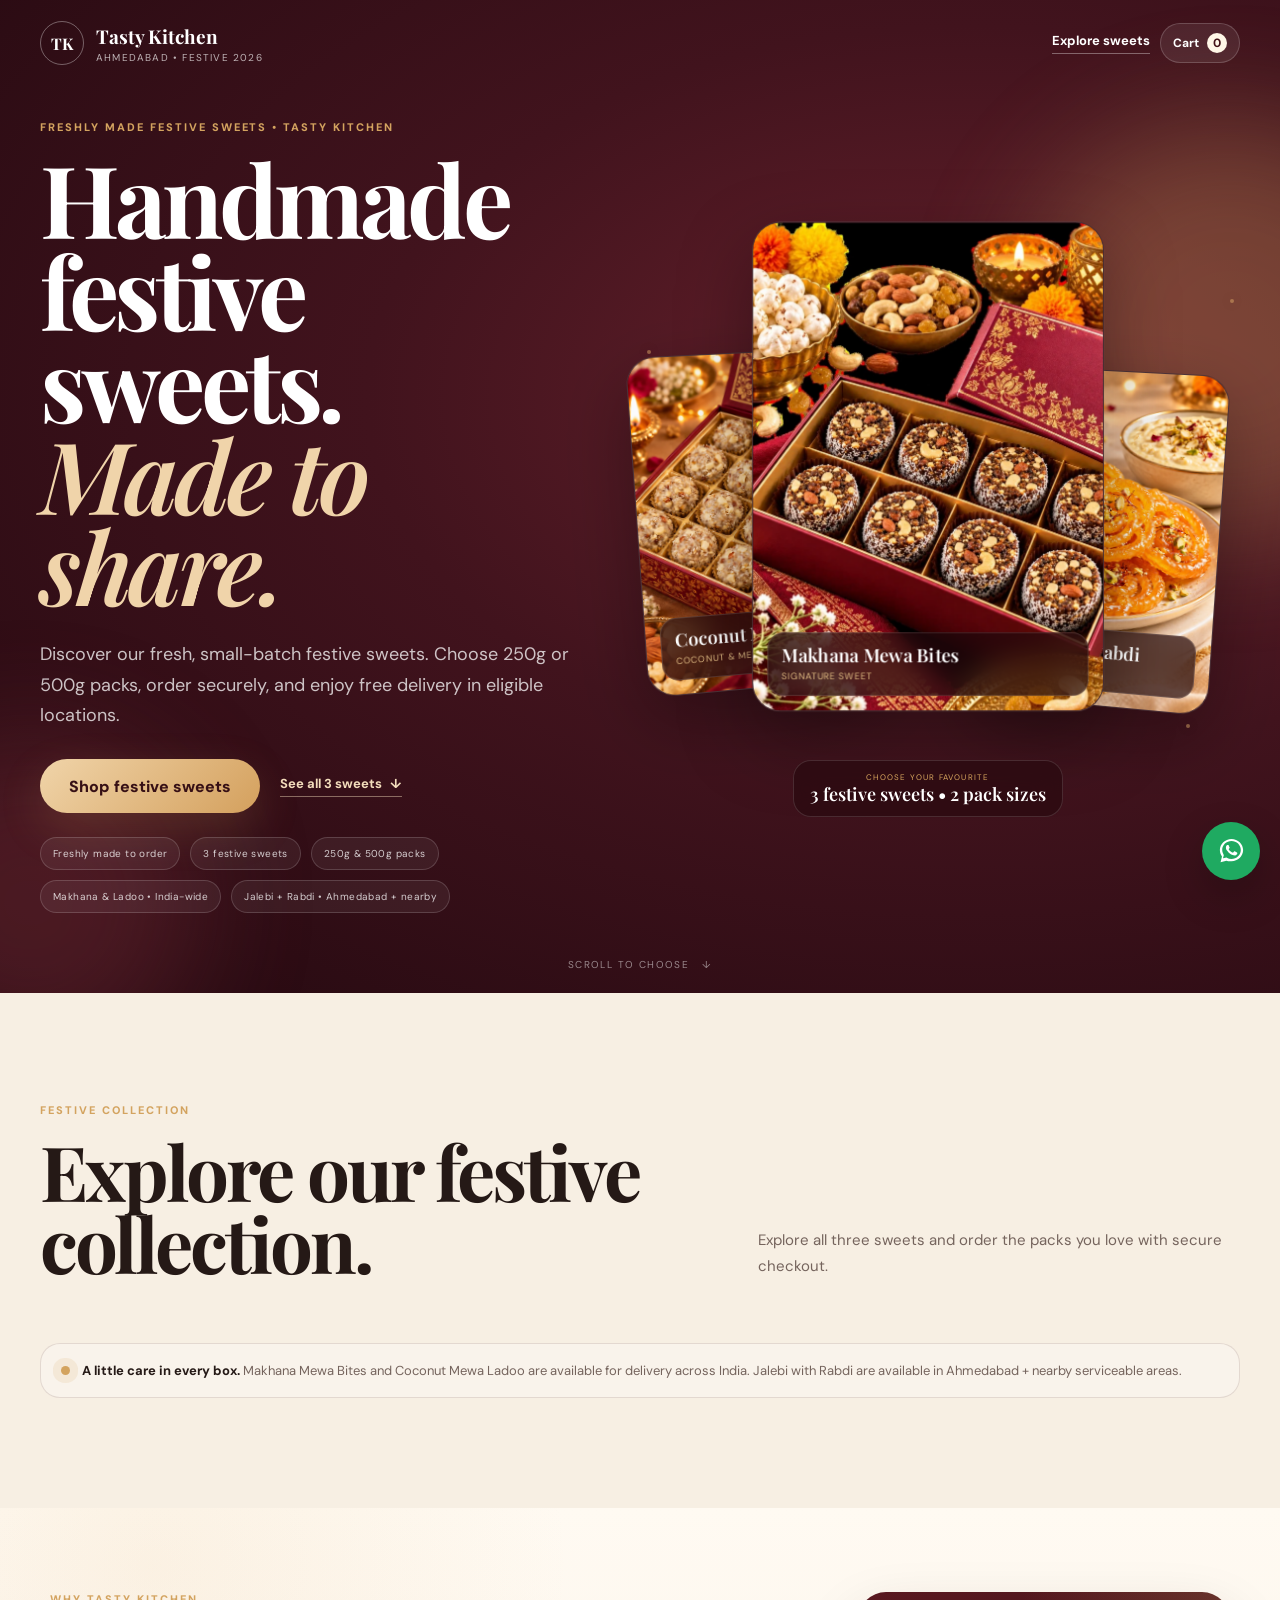
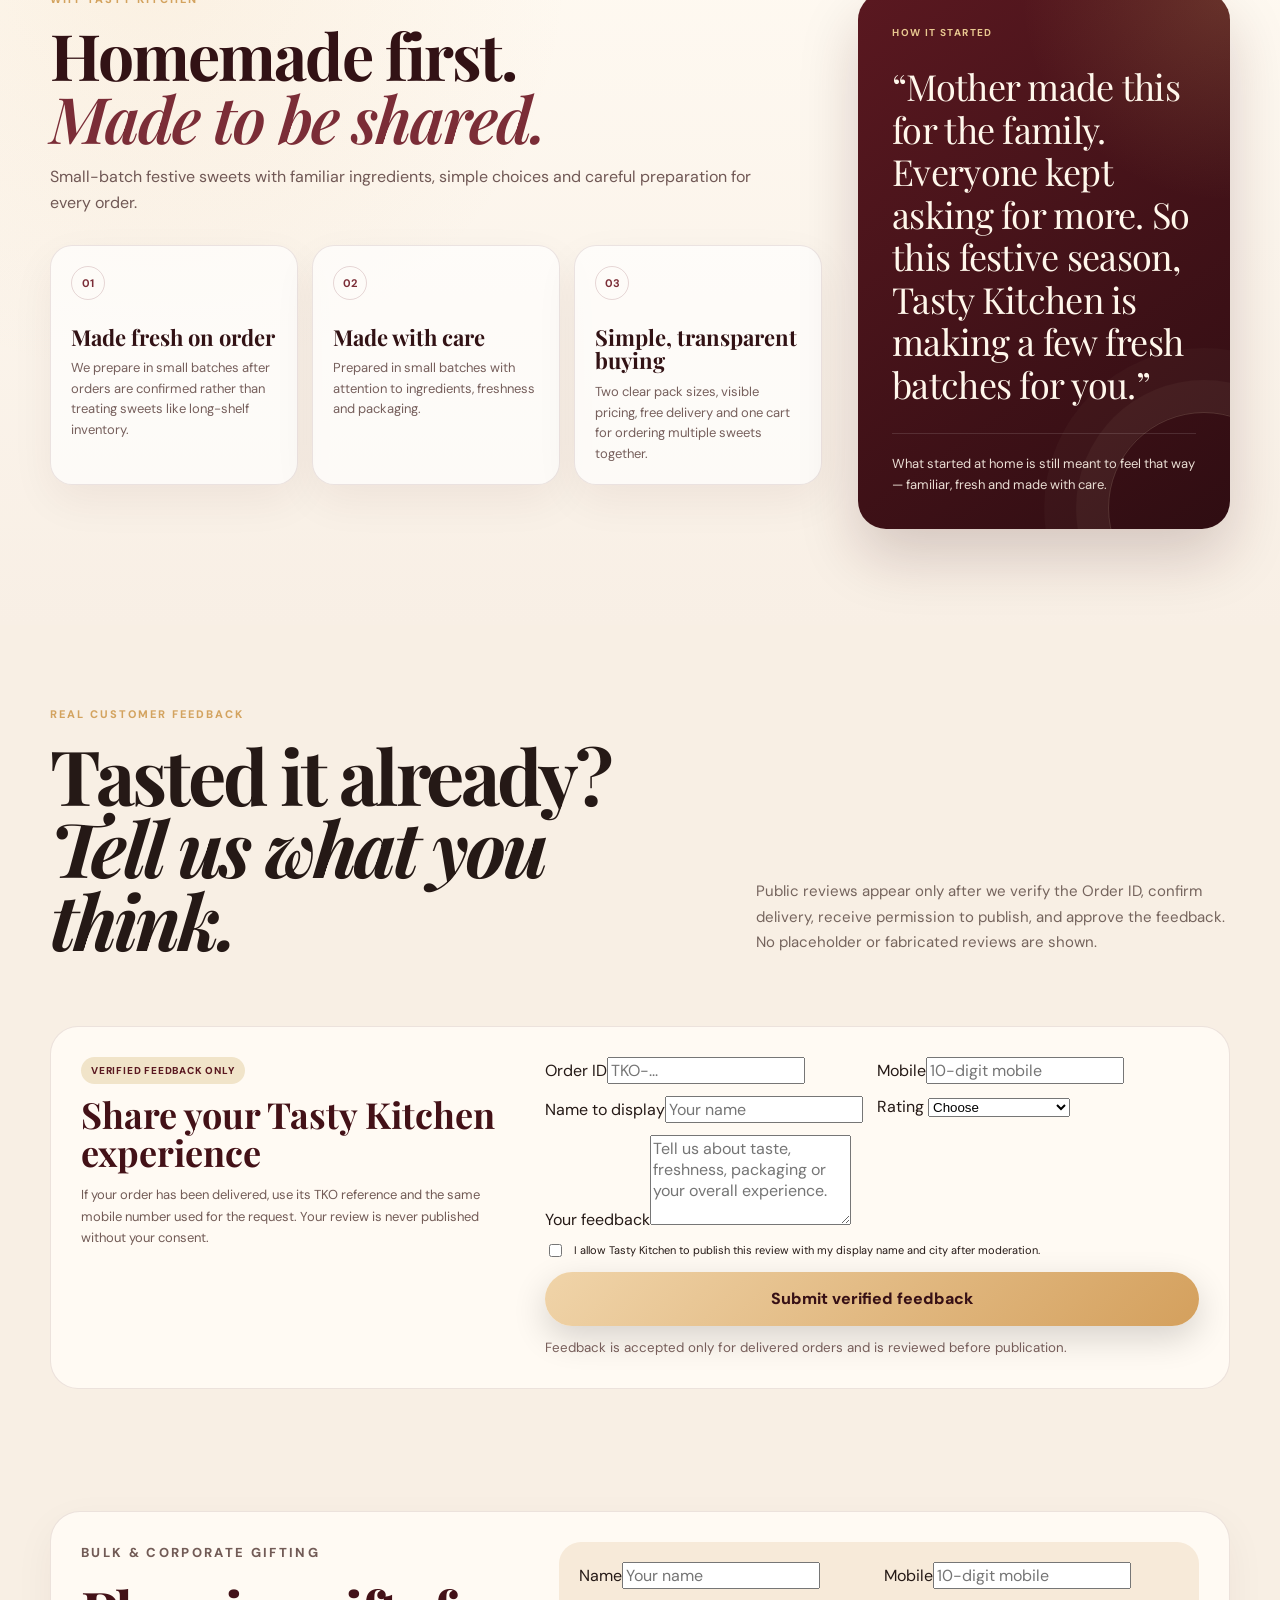
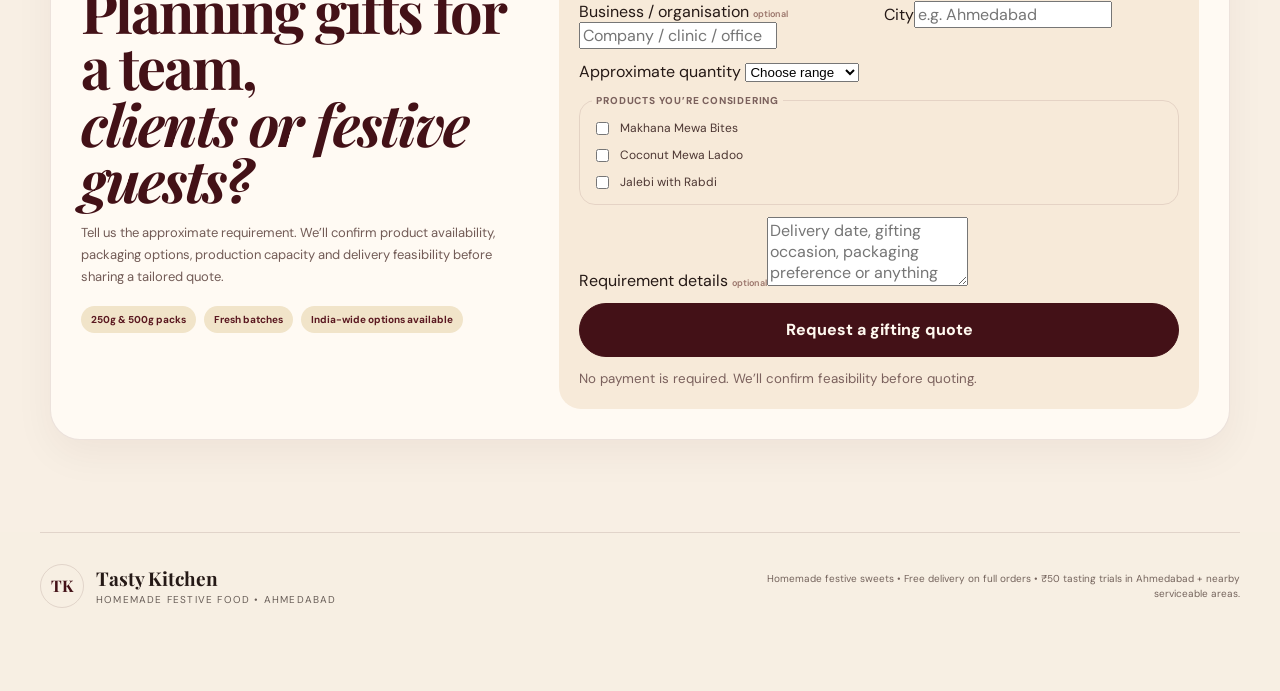
==== commit e8edb780: "Remove sample trial promotion and customer checkout; retain product Razorpay flow" ====
--- a/index.html
+++ b/index.html
@@ -108,22 +108,18 @@
       <div class="hero-glow glow-two"></div>
       <div class="hero-inner">
         <div class="hero-copy">
-          <p class="kicker">Ahmedabad + nearby • ₹50 tasting trial</p>
-          <div class="sample-slot-badge"><span></span> Limited daily sample slots</div>
-          <h1>Try it first.<br><em>Order only if you love it.</em></h1>
-          <p class="hero-text">Choose one of our three festive sweets and book a ₹50 tasting trial in Ahmedabad. A small prepaid trial helps us keep slots genuine — taste it first, then decide.</p>
+          <p class="kicker">Freshly made festive sweets • Tasty Kitchen</p>
+          
+          <h1>Handmade festive sweets.<br><em>Made to share.</em></h1>
+          <p class="hero-text">Discover our fresh, small-batch festive sweets. Choose 250g or 500g packs, order securely, and enjoy free delivery in eligible locations.</p>
           <div class="hero-actions">
-            <button class="primary-btn hero-sample-btn" id="heroSampleBtn" type="button">Taste Tasty Kitchen for ₹50</button>
+            <a class="primary-btn hero-sample-btn" href="#collection">Shop festive sweets</a>
             <a class="hero-order-link" href="#collection">See all 3 sweets <span>↓</span></a>
           </div>
-          <div class="hero-sample-proof" aria-label="₹50 tasting trial details">
-            <span><b>₹50</b> prepaid trial</span>
-            <span><b>1</b> sweet to try</span>
-            <span><b>Ahmedabad + nearby</b> up to ~50 km</span>
-          </div>
-          <p class="hero-sample-note">Samples are up to 100 sample slots/day • route confirmation required. We confirm your request before delivery.</p>
+          
+          
           <div class="hero-trust" aria-label="Ordering highlights">
-            <span>₹50 tasting trial • Ahmedabad</span>
+            <span>Freshly made to order</span>
             <span>3 festive sweets</span>
             <span>250g & 500g packs</span>
             <span>Makhana & Ladoo • India-wide</span>
@@ -146,8 +142,8 @@
               <span><b>Jalebi with Rabdi</b><small>Ahmedabad special</small></span>
             </button>
             <div class="hero-three-caption">
-              <span>Choose your sample</span>
-              <strong>3 sweets • one ₹50 tasting trial</strong>
+              <span>Choose your favourite</span>
+              <strong>3 festive sweets • 2 pack sizes</strong>
             </div>
           </div>
           <i class="festive-speck speck-a" aria-hidden="true"></i>
@@ -162,16 +158,16 @@
       <div class="section-head">
         <div>
           <p class="kicker">Festive collection</p>
-          <h2>See it. Taste it. Then choose.</h2>
-        </div>
-        <p class="section-copy">Explore all three sweets, view the product presentation, and book a ₹50 Ahmedabad tasting trial before committing to a full order.</p>
+          <h2>Explore our festive collection.</h2>
+        </div>
+        <p class="section-copy">Explore all three sweets and order the packs you love with secure checkout.</p>
       </div>
 
       <div class="product-grid" id="productGrid" aria-live="polite"></div>
 
       <div class="future-note">
         <span class="future-dot"></span>
-        <p><strong>A little care in every box.</strong> Makhana Mewa Bites and Coconut Mewa Ladoo are available for delivery across India. Jalebi with Rabdi and all ₹50 tasting trials are available in Ahmedabad + nearby serviceable areas.</p>
+        <p><strong>A little care in every box.</strong> Makhana Mewa Bites and Coconut Mewa Ladoo are available for delivery across India. Jalebi with Rabdi are available in Ahmedabad + nearby serviceable areas.</p>
       </div>
     </section>
 
@@ -180,7 +176,7 @@
         <div class="trust-copy">
           <p class="kicker">Why Tasty Kitchen</p>
           <h2>Homemade first.<br><em>Made to be shared.</em></h2>
-          <p class="trust-intro">Small-batch festive sweets with familiar ingredients, simple choices and a try-first approach before you place a full order.</p>
+          <p class="trust-intro">Small-batch festive sweets with familiar ingredients, simple choices and careful preparation for every order.</p>
 
           <div class="trust-grid" aria-label="Why choose Tasty Kitchen">
             <article class="trust-card">
@@ -190,8 +186,8 @@
             </article>
             <article class="trust-card">
               <span class="trust-number">02</span>
-              <h3>Taste before you decide</h3>
-              <p>Ahmedabad + nearby customers can book a ₹50 prepaid tasting trial, subject to daily route availability.</p>
+              <h3>Made with care</h3>
+              <p>Prepared in small batches with attention to ingredients, freshness and packaging.</p>
             </article>
             <article class="trust-card">
               <span class="trust-number">03</span>
@@ -216,7 +212,7 @@
             <p class="kicker">Real customer feedback</p>
             <h2>Tasted it already?<br><em>Tell us what you think.</em></h2>
           </div>
-          <p class="section-copy">Public reviews appear only after we verify the Sample ID or Order ID, confirm delivery, receive permission to publish, and approve the feedback. No placeholder or fabricated reviews are shown.</p>
+          <p class="section-copy">Public reviews appear only after we verify the Order ID, confirm delivery, receive permission to publish, and approve the feedback. No placeholder or fabricated reviews are shown.</p>
         </div>
 
         <div class="reviews-grid" id="reviewsGrid" hidden aria-live="polite"></div>
@@ -225,11 +221,11 @@
           <div class="review-capture-copy">
             <span class="review-badge">Verified feedback only</span>
             <h3>Share your Tasty Kitchen experience</h3>
-            <p>If your sample or order has been delivered, use its TKS/TKO reference and the same mobile number used for the request. Your review is never published without your consent.</p>
+            <p>If your order has been delivered, use its TKO reference and the same mobile number used for the request. Your review is never published without your consent.</p>
           </div>
           <form id="reviewForm" class="review-form">
             <div class="field-row">
-              <label>Sample / Order ID<input id="reviewRef" required placeholder="TKS-... or TKO-..." autocomplete="off"></label>
+              <label>Order ID<input id="reviewRef" required placeholder="TKO-..." autocomplete="off"></label>
               <label>Mobile<input id="reviewMobile" type="tel" pattern="[6-9][0-9]{9}" maxlength="10" required inputmode="tel" placeholder="10-digit mobile"></label>
             </div>
             <div class="field-row">
@@ -248,7 +244,7 @@
             <label>Your feedback<textarea id="reviewText" required minlength="10" maxlength="1000" rows="4" placeholder="Tell us about taste, freshness, packaging or your overall experience."></textarea></label>
             <label class="review-consent"><input id="reviewConsent" type="checkbox"> <span>I allow Tasty Kitchen to publish this review with my display name and city after moderation.</span></label>
             <button class="primary-btn" type="submit">Submit verified feedback</button>
-            <small id="reviewStatus">Feedback is accepted only for delivered samples/orders and is reviewed before publication.</small>
+            <small id="reviewStatus">Feedback is accepted only for delivered orders and is reviewed before publication.</small>
           </form>
         </div>
       </div>
@@ -325,7 +321,7 @@
 
         <div class="detail-actions">
           <button class="primary-btn order-btn" id="openCheckout" type="button">Order</button>
-          <button class="sample-btn" id="openSample" type="button">₹50 tasting trial <span>Ahmedabad + nearby</span></button>
+          
           <span class="capacity-note">Choose a pack and tap Order. You can add another sweet before checkout.</span>
         </div>
 
@@ -355,89 +351,11 @@
 
       <div class="mobile-action-bar" id="mobileActionBar" aria-hidden="true">
         <button class="mobile-order-btn" id="mobileOrderBtn" type="button">Order</button>
-        <button class="mobile-sample-btn" id="mobileSampleBtn" type="button">₹50 trial</button>
+        
       </div>
     </article>
   </section>
 
-
-  <section class="sample-layer" id="sampleLayer" aria-hidden="true" inert>
-    <div class="checkout-backdrop" data-close-sample></div>
-    <div class="sample-sheet" role="dialog" aria-modal="true" aria-labelledby="sampleTitle">
-      <button class="sheet-close" type="button" data-close-sample aria-label="Close sample request">×</button>
-      <p class="kicker">Ahmedabad + nearby • ₹50 prepaid tasting</p>
-      <h3 id="sampleTitle">Taste it for ₹50</h3>
-      <p class="sample-intro">Choose <strong id="sampleProduct">a Tasty Kitchen sweet</strong> to taste before you order. The ₹50 trial is prepaid through UPI and helps us keep limited tasting slots for genuine customers.</p>
-      <form id="sampleForm">
-        <label>Which sweet would you like to sample?
-          <select id="sampleSweet" required>
-            <option value="makhana-mewa-bites">Makhana Mewa Bites</option>
-            <option value="coconut-mewa-ladoo">Coconut Mewa Ladoo</option>
-            <option value="jalebi-with-rabdi">Jalebi with Rabdi</option>
-          </select>
-        </label>
-        <div class="field-row">
-          <label>Name<input id="sampleName" autocomplete="name" required placeholder="Your name"></label>
-          <label>Mobile<input id="samplePhone" type="tel" pattern="[6-9][0-9]{9}" maxlength="10" autocomplete="tel-national" required inputmode="tel" placeholder="10-digit mobile"></label>
-        </div>
-        <div class="field-row">
-          <label>Area / locality<input id="sampleArea" required placeholder="e.g. Shela, Bopal, Shantigram"></label>
-          <label>Preferred sample date<input id="sampleDate" type="date" required></label>
-        </div>
-        <div class="sample-controls">
-          <span>One verified paid tasting per mobile</span>
-          <span>Daily slot checked</span>
-          <span>Address collected after request</span>
-        </div>
-        <div class="sample-note"><strong>₹50 tasting</strong><span>The exact payable amount, including a small bank-matching adjustment (up to ₹1.99), appears next.</span></div>
-        <button class="primary-btn" type="submit">Continue to UPI payment</button>
-        <p id="samplePaymentError" class="sample-payment-error" role="alert" aria-live="assertive" hidden></p>
-        <small class="preview-warning">We confirm your tasting only after checking the bank credit and delivery route. No money is collected by this form.</small>
-      </form>
-
-
-      <section class="sample-success upi-customer-checkout" id="sampleManualPayment" hidden aria-live="polite">
-        <p class="kicker">QUICK UPI PAYMENT</p>
-        <h3 class="upi-pay-heading">Pay <span id="samplePayAmount">₹50.00</span></h3>
-        <p class="upi-payment-intro">Choose an installed UPI app. Your exact payment amount and recipient will be filled in automatically.</p>
-        <p class="upi-payment-note">Includes a small bank-matching adjustment. Confirm the payee displayed by your UPI app before paying.</p>
-        <button type="button" id="sampleOpenUpi" class="primary-btn upi-main-pay-btn">Pay securely with UPI <span aria-hidden="true">↗</span></button>
-        <button type="button" id="sampleClaimPaid" class="upi-finished-btn" hidden>I've completed the payment</button>
-        <p id="sampleClaimStatus" class="upi-payment-status" role="status" aria-live="polite">After payment, return here. We'll verify the bank credit and confirm your request. No screenshot or transaction ID needed.</p>
-        <details class="upi-help-panel" id="sampleUpiHelp">
-          <summary>UPI payment declined or app didn't open? Pay directly</summary>
-          <p>Open GPay, PhonePe or Paytm directly → Send to UPI ID → enter the exact amount below. This bypasses the website payment link. Check the receiving name is <strong>MOHIT KUMAR SHARMA</strong>.</p>
-          <p>UPI ID: <strong id="samplePayVpa">—</strong></p>
-          <p>Exact amount: <strong id="sampleDirectAmount">₹50.00</strong></p>
-          <div class="upi-direct-actions">
-            <button type="button" id="sampleCopyUpi" class="secondary-btn">Copy UPI ID</button>
-            <button type="button" id="sampleCopyAmount" class="secondary-btn">Copy exact amount</button>
-          </div>
-          <p>After a successful transfer, return here and choose “I've completed the payment.” Do not pay twice.</p>
-        </details>
-        <span id="samplePayRef" hidden></span>
-      </section>
-      <section class="sample-success" id="sampleSuccess" hidden aria-live="polite">
-        <span class="sample-success-mark" aria-hidden="true">✓</span>
-        <p class="kicker">Payment verification pending</p>
-        <h3>Your tasting request is saved.</h3>
-        <div class="sample-reference">
-          <span>Sample ID</span>
-          <strong id="sampleSuccessRef">—</strong>
-        </div>
-        <div class="sample-status-line"><span>Status</span><strong>Waiting for bank verification</strong></div>
-        <p id="sampleSuccessMessage">We’ll confirm the route and sample slot before delivery.</p>
-
-        <button class="secondary-btn sample-address-toggle" id="sampleAddressToggle" type="button">Add delivery address now</button>
-        <form id="sampleAddressForm" hidden>
-          <label>Full delivery address<textarea id="sampleAddress" required rows="3" placeholder="House / flat, society, street and landmark"></textarea></label>
-          <label>City<input id="sampleCity" required placeholder="e.g. Ahmedabad"></label>
-          <button class="primary-btn" type="submit">Save delivery address</button>
-        </form>
-        <p class="sample-success-note" id="sampleAddressStatus">You can close this screen after noting your Sample ID.</p>
-      </section>
-    </div>
-  </section>
 
   <section class="checkout-layer" id="checkoutLayer" aria-hidden="true" inert>
     <div class="checkout-backdrop" data-close-checkout></div>
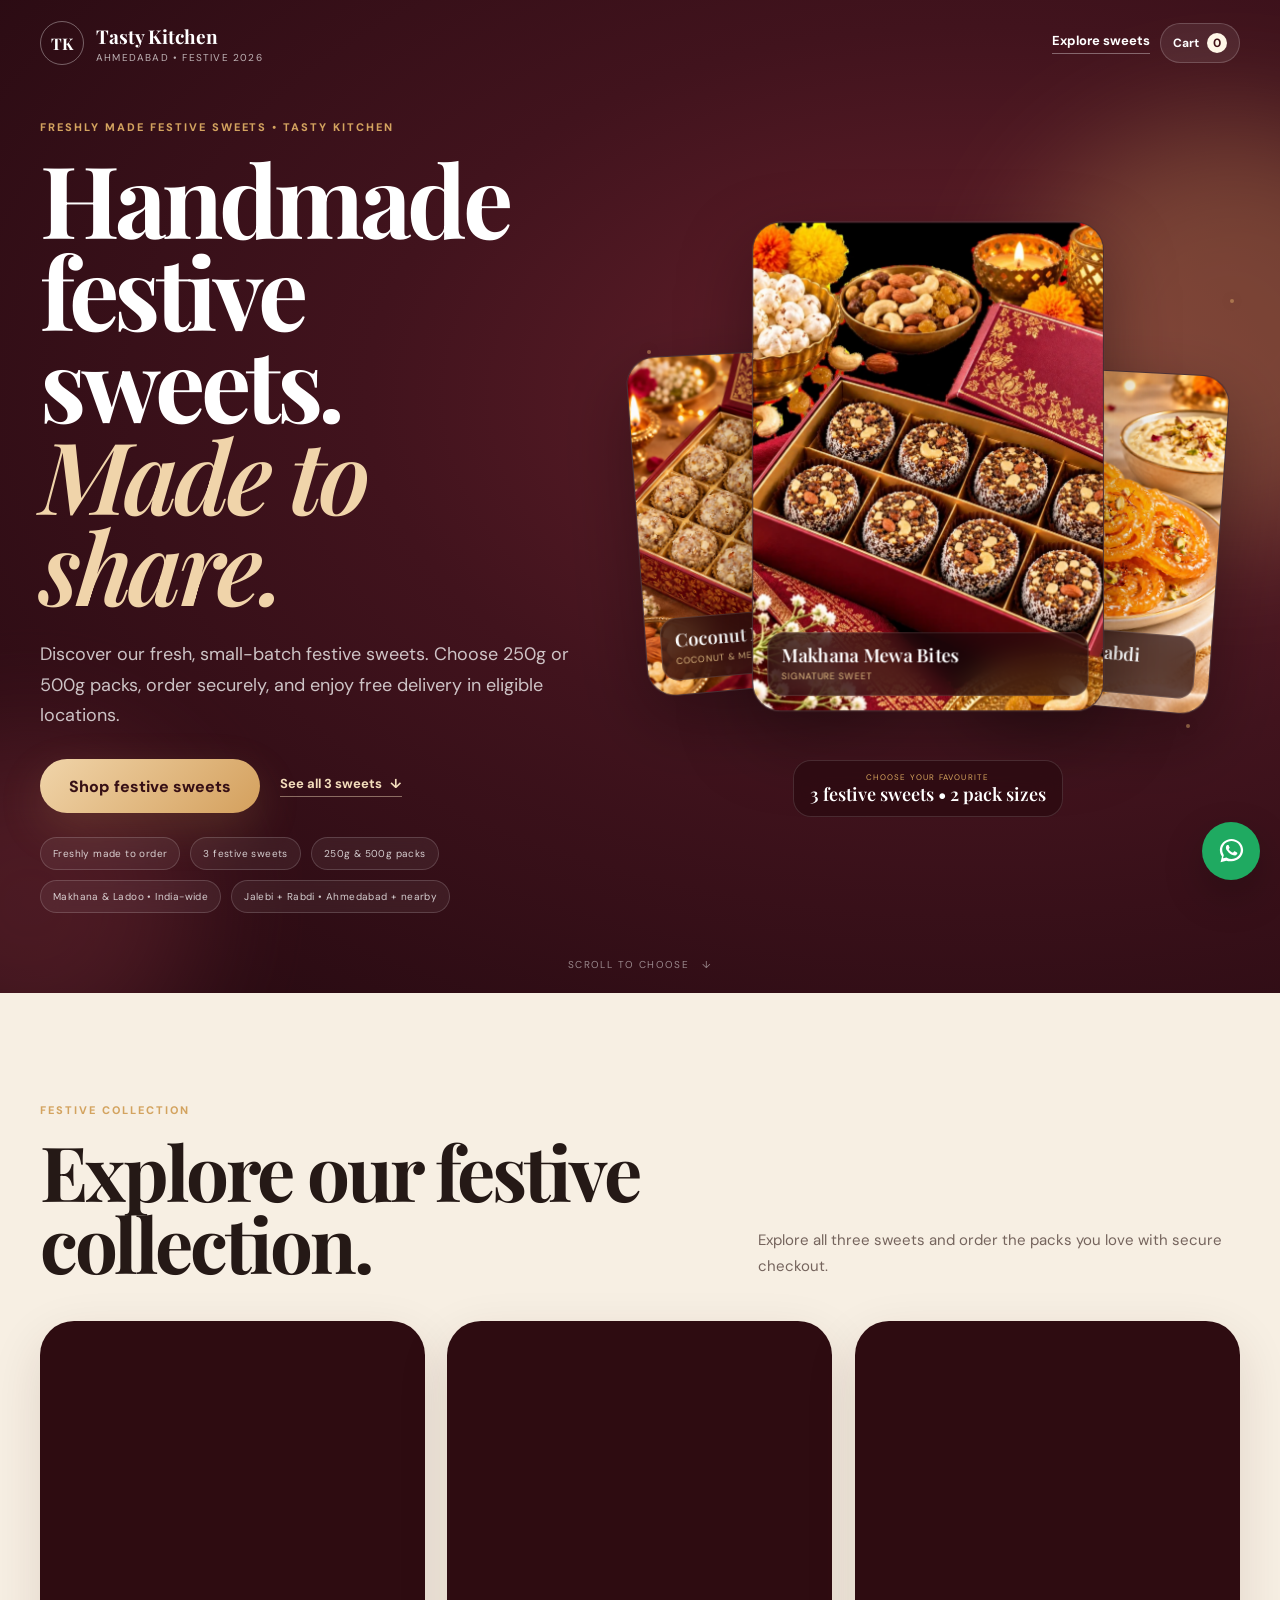
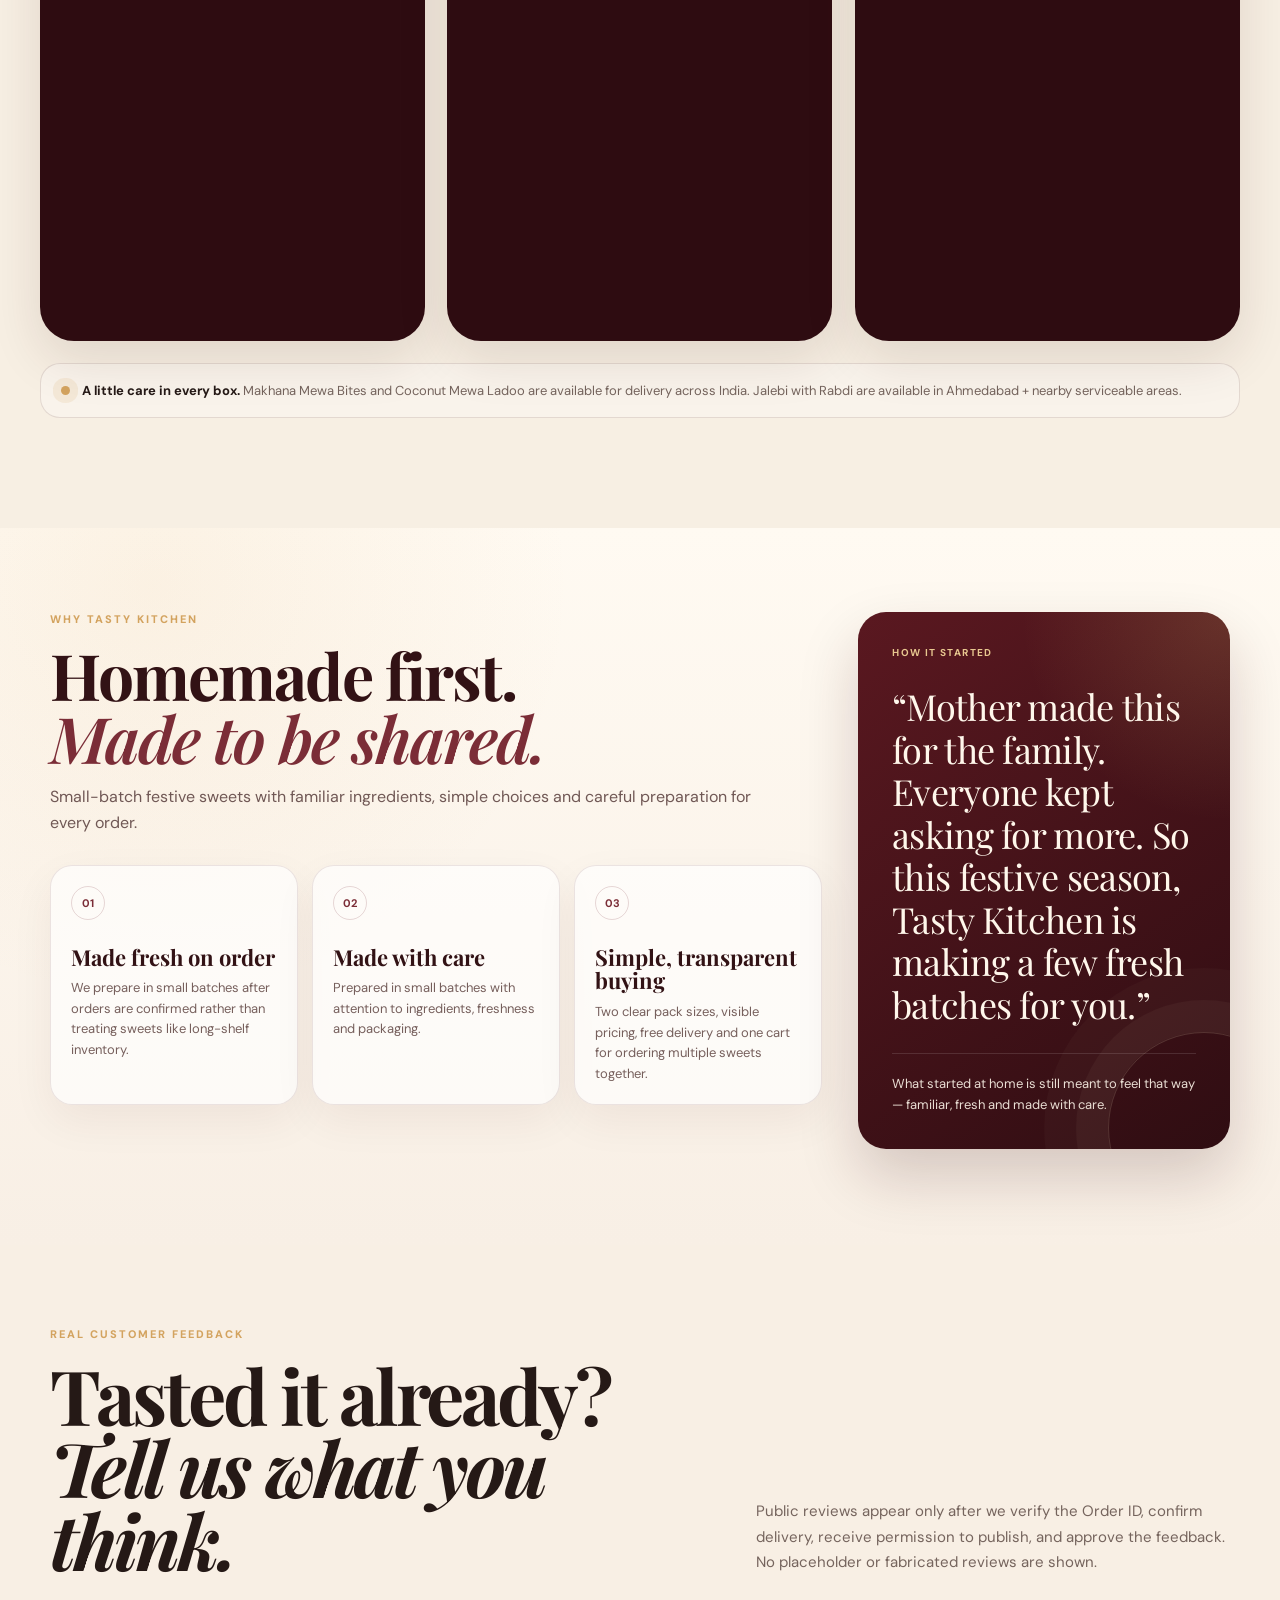
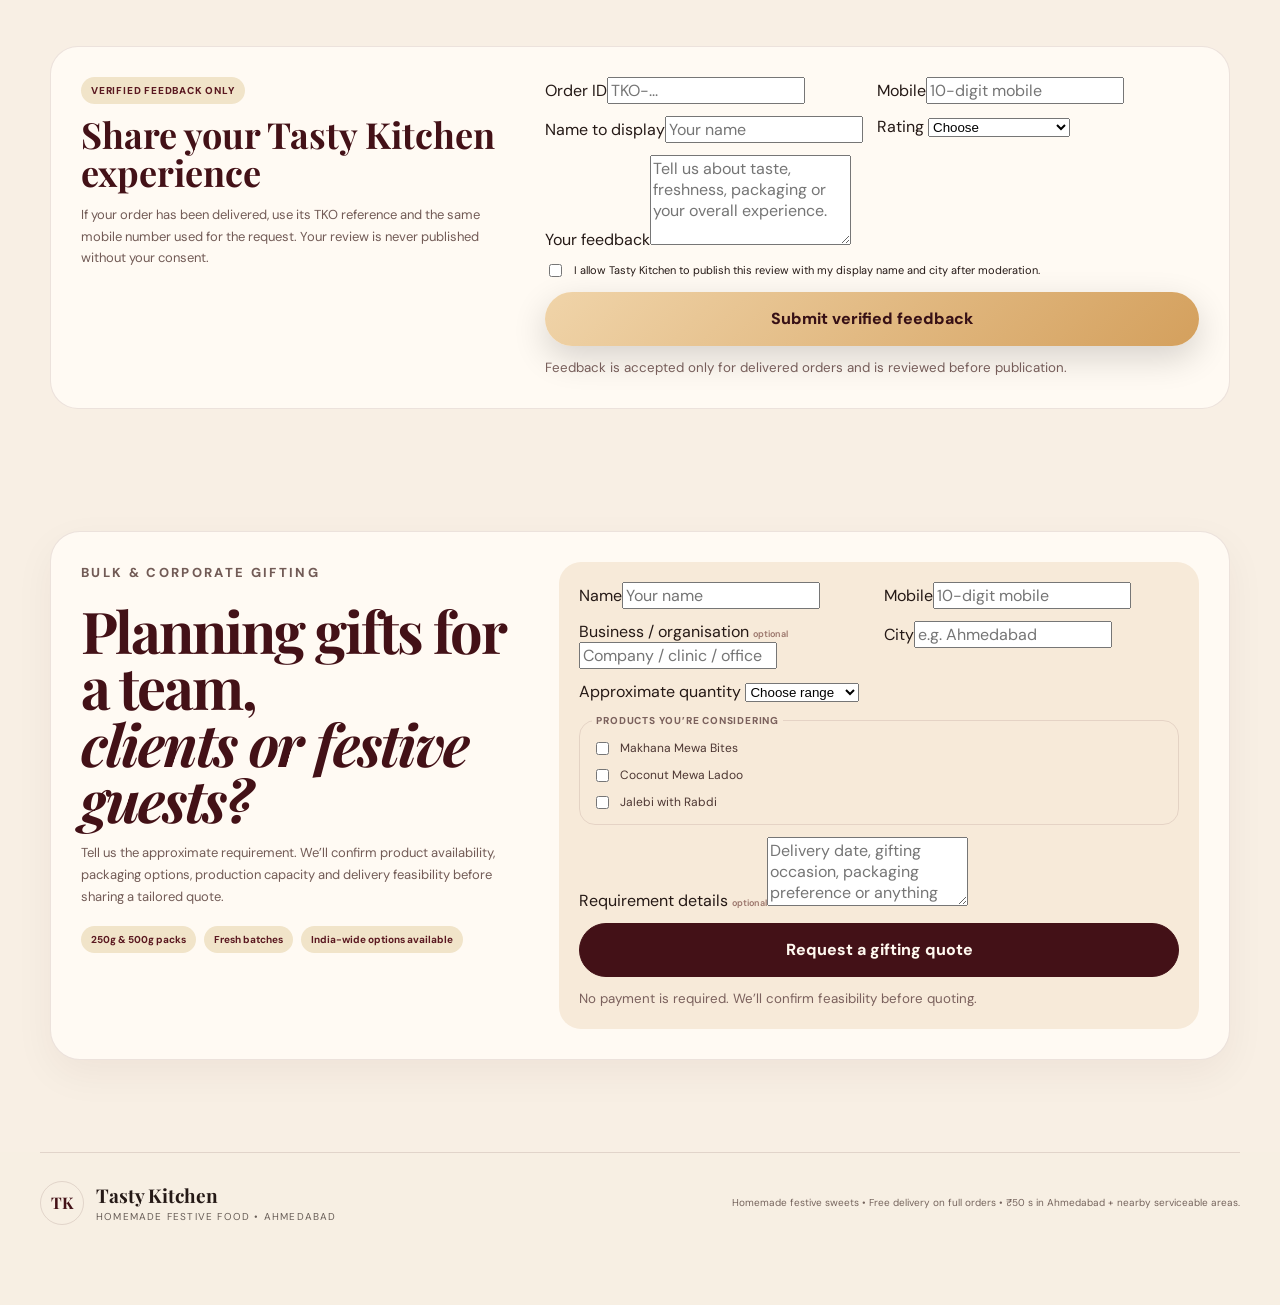
==== commit 38fce87a: "Finish sample-removal cleanup and preserve product-only UI" ====
--- a/index.html
+++ b/index.html
@@ -3,8 +3,8 @@
 <head>
   <meta charset="utf-8" />
   <meta name="viewport" content="width=device-width, initial-scale=1" />
-  <title>Tasty Kitchen Ahmedabad | Homemade Festive Sweets & ₹50 Tasting Trial</title>
-  <meta name="description" content="Order fresh homemade festive sweets from Tasty Kitchen. Try a ₹50 tasting trial in Ahmedabad + nearby areas, with free delivery on full orders." />
+  <title>Tasty Kitchen Ahmedabad | Homemade Festive Sweets & ₹50 </title>
+  <meta name="description" content="Order fresh homemade festive sweets from Tasty Kitchen. Try a ₹50  in Ahmedabad + nearby areas, with free delivery on full orders." />
   <meta name="robots" content="index,follow,max-image-preview:large,max-snippet:-1,max-video-preview:-1" />
   <link rel="canonical" href="https://tastykitchen.food/" />
   <meta name="theme-color" content="#431117" />
@@ -445,7 +445,7 @@
       <span class="brand-seal">TK</span>
       <span class="brand-copy"><strong>Tasty Kitchen</strong><small>Homemade festive food • Ahmedabad</small></span>
     </div>
-    <p>Homemade festive sweets • Free delivery on full orders • ₹50 tasting trials in Ahmedabad + nearby serviceable areas.</p>
+    <p>Homemade festive sweets • Free delivery on full orders • ₹50 s in Ahmedabad + nearby serviceable areas.</p>
   </footer>
 
   <script src="script.js?v=20261017-upifallback1"></script>
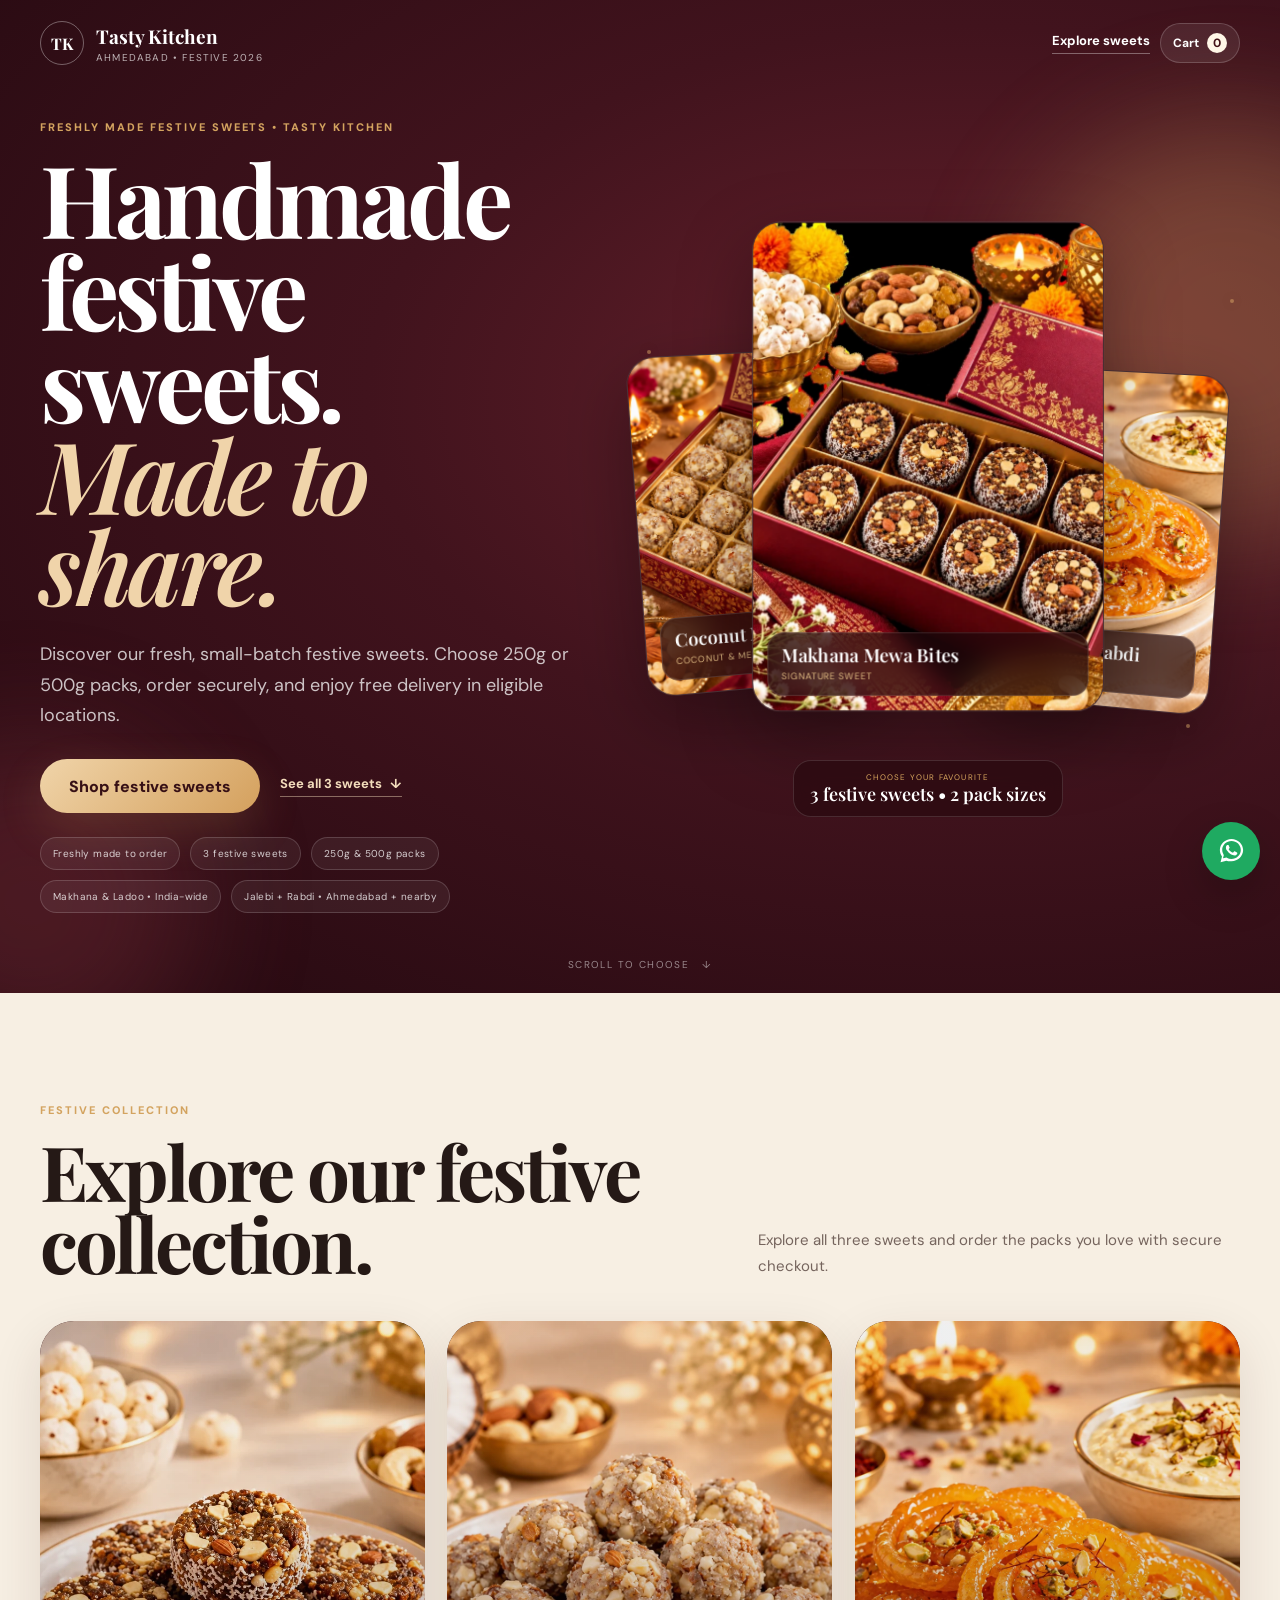
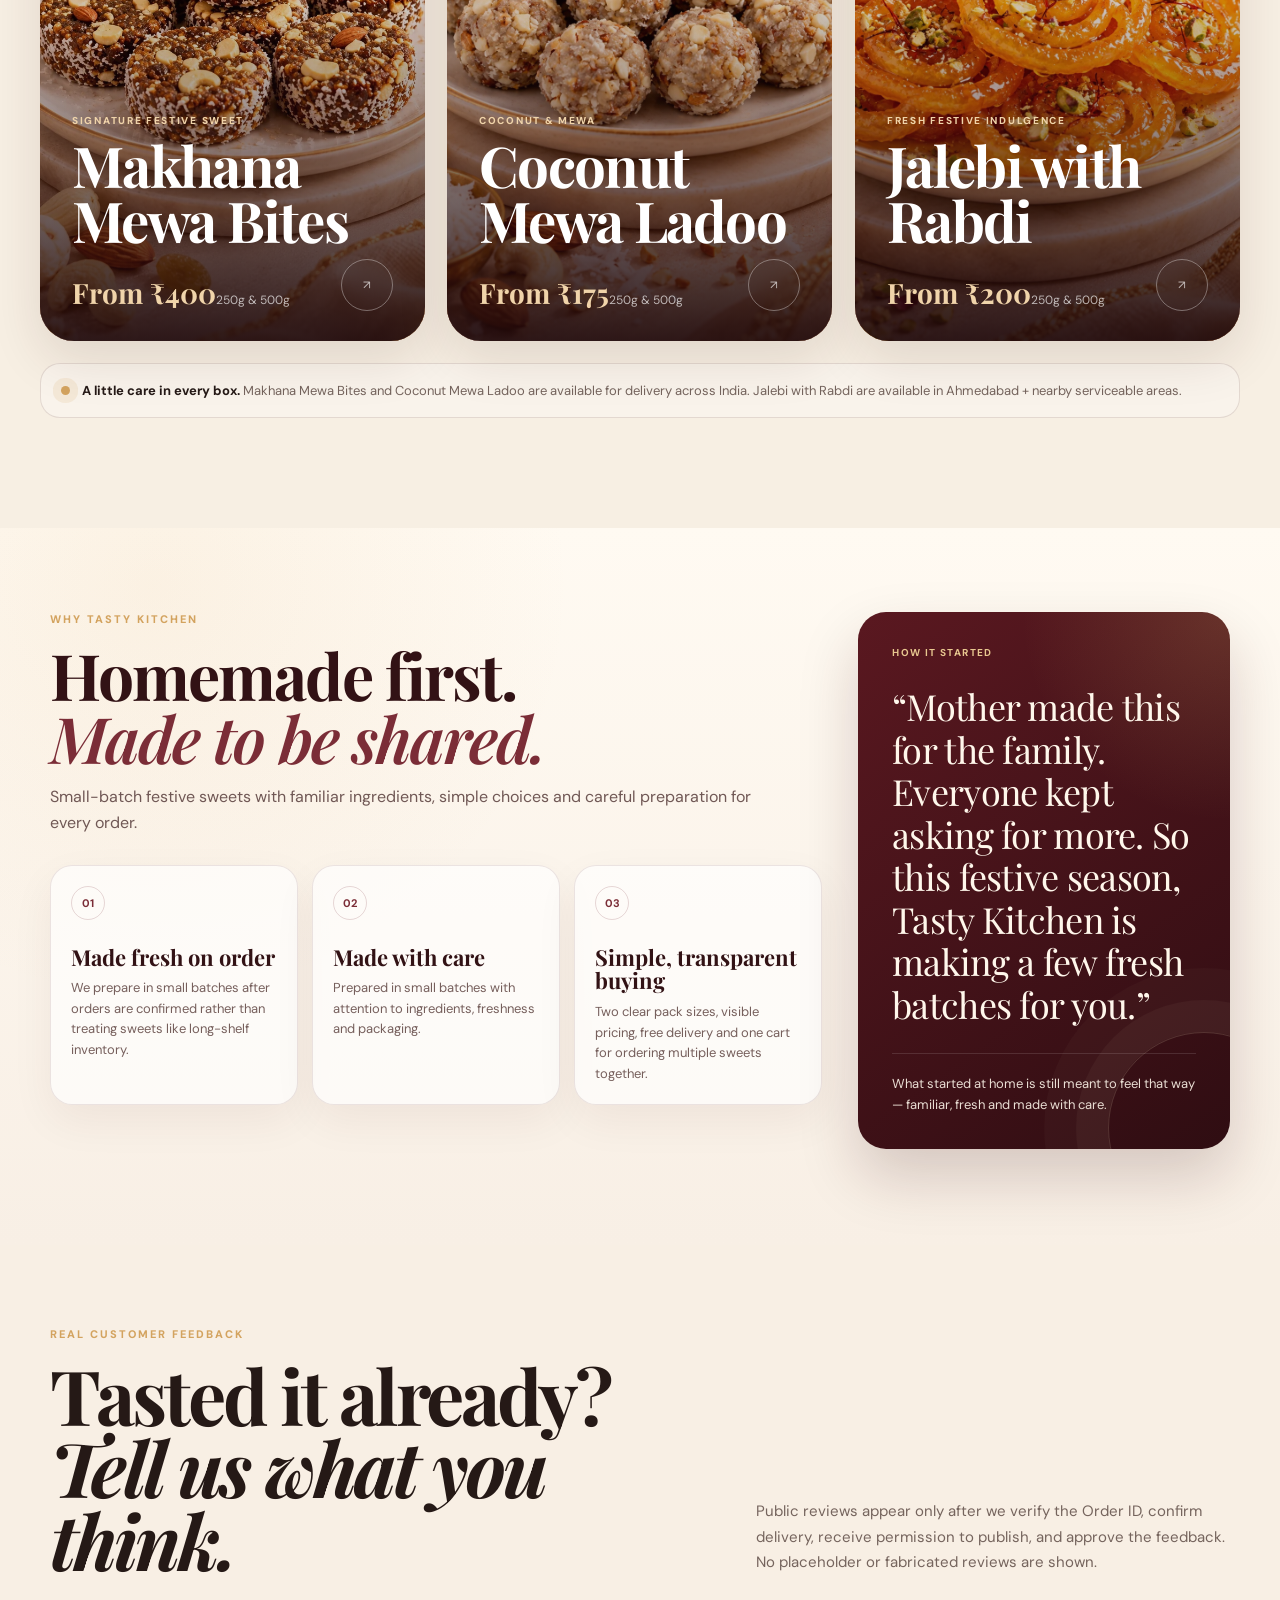
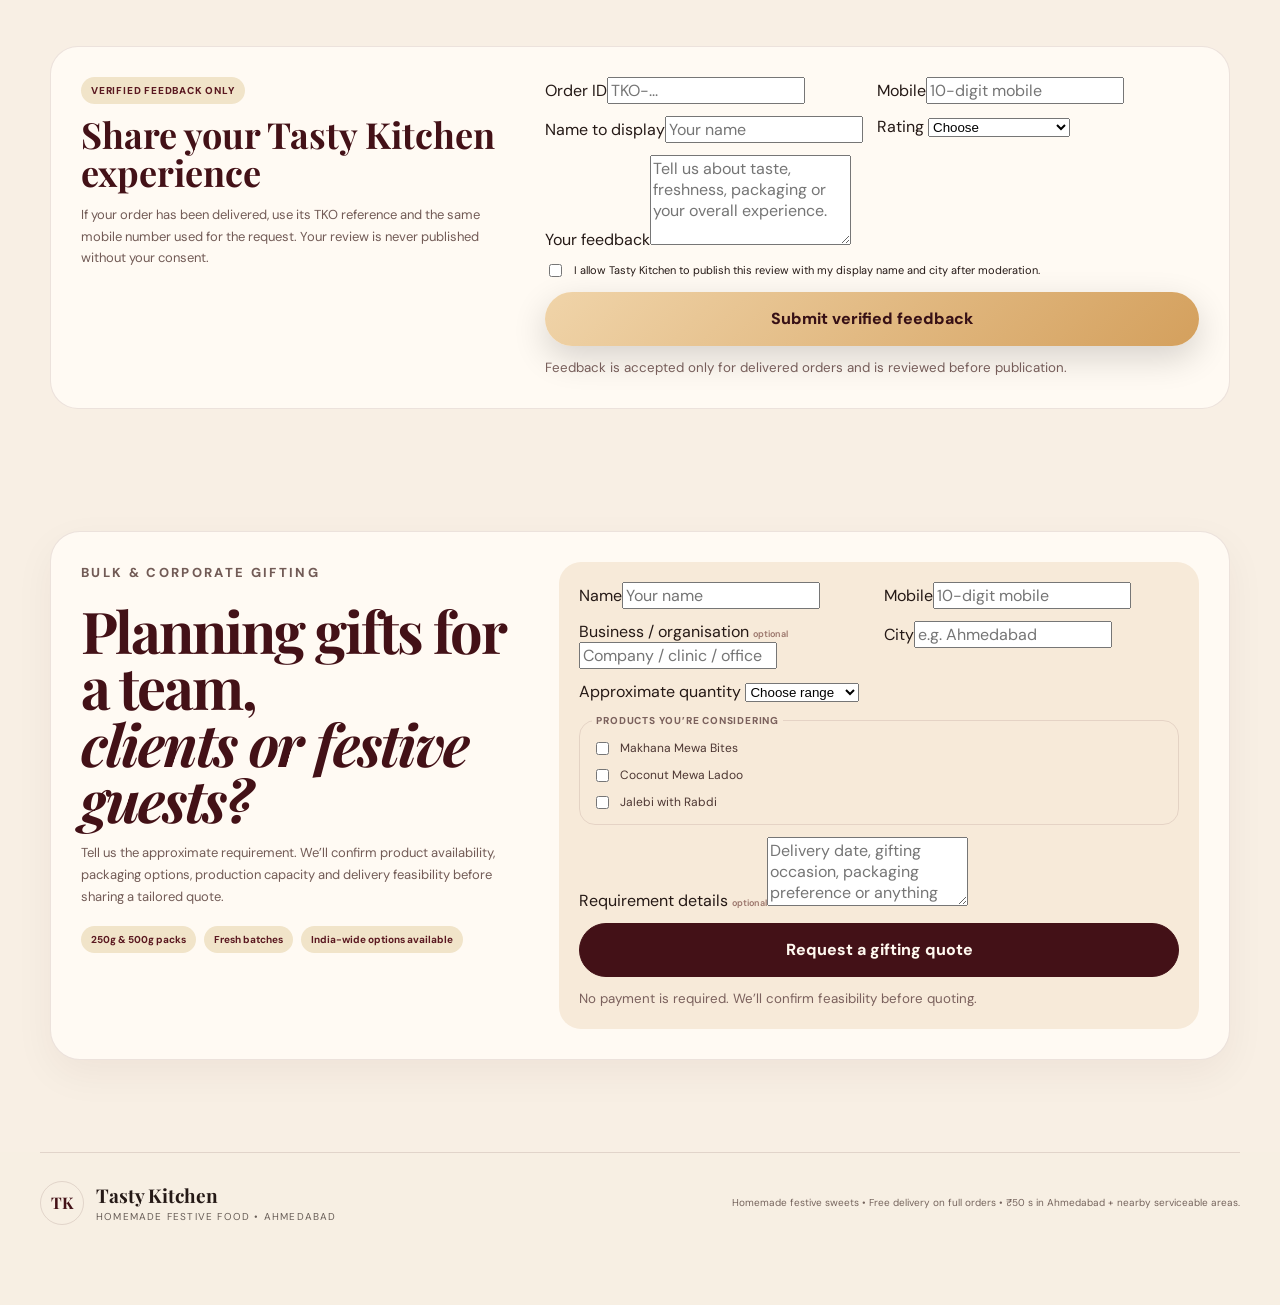
==== commit 753eb583: "Prepare separate live Razorpay checkout and production-safe payment copy" ====
--- a/index.html
+++ b/index.html
@@ -408,7 +408,7 @@
       </div>
       <div id="paymentSummary" class="payment-order-card"></div>
       <div class="payment-trust-row" aria-label="Payment options and security">
-        <span>Razorpay Standard Checkout</span><span>Signed verification</span><span>Test mode</span>
+        <span>Razorpay Standard Checkout</span><span>Signed verification</span><span>Live payments</span>
       </div>
       <div class="payment-status-card" id="paymentStatus" role="status" aria-live="polite">
         Preparing secure payment…
@@ -429,7 +429,7 @@
         <p>After successful transfer, return and select “I've completed the payment.” Do not pay twice.</p>
       </details>
       <button class="payment-back-btn" type="button" data-close-payment>← Back to checkout</button>
-      <p class="payment-fineprint">This is a Razorpay test transaction. Payment is confirmed only after the server verifies its signature and captured status.</p>
+      <p class="payment-fineprint">Payments are processed securely by Razorpay. Orders are confirmed after signature and capture verification.</p>
     </div>
   </section>
 
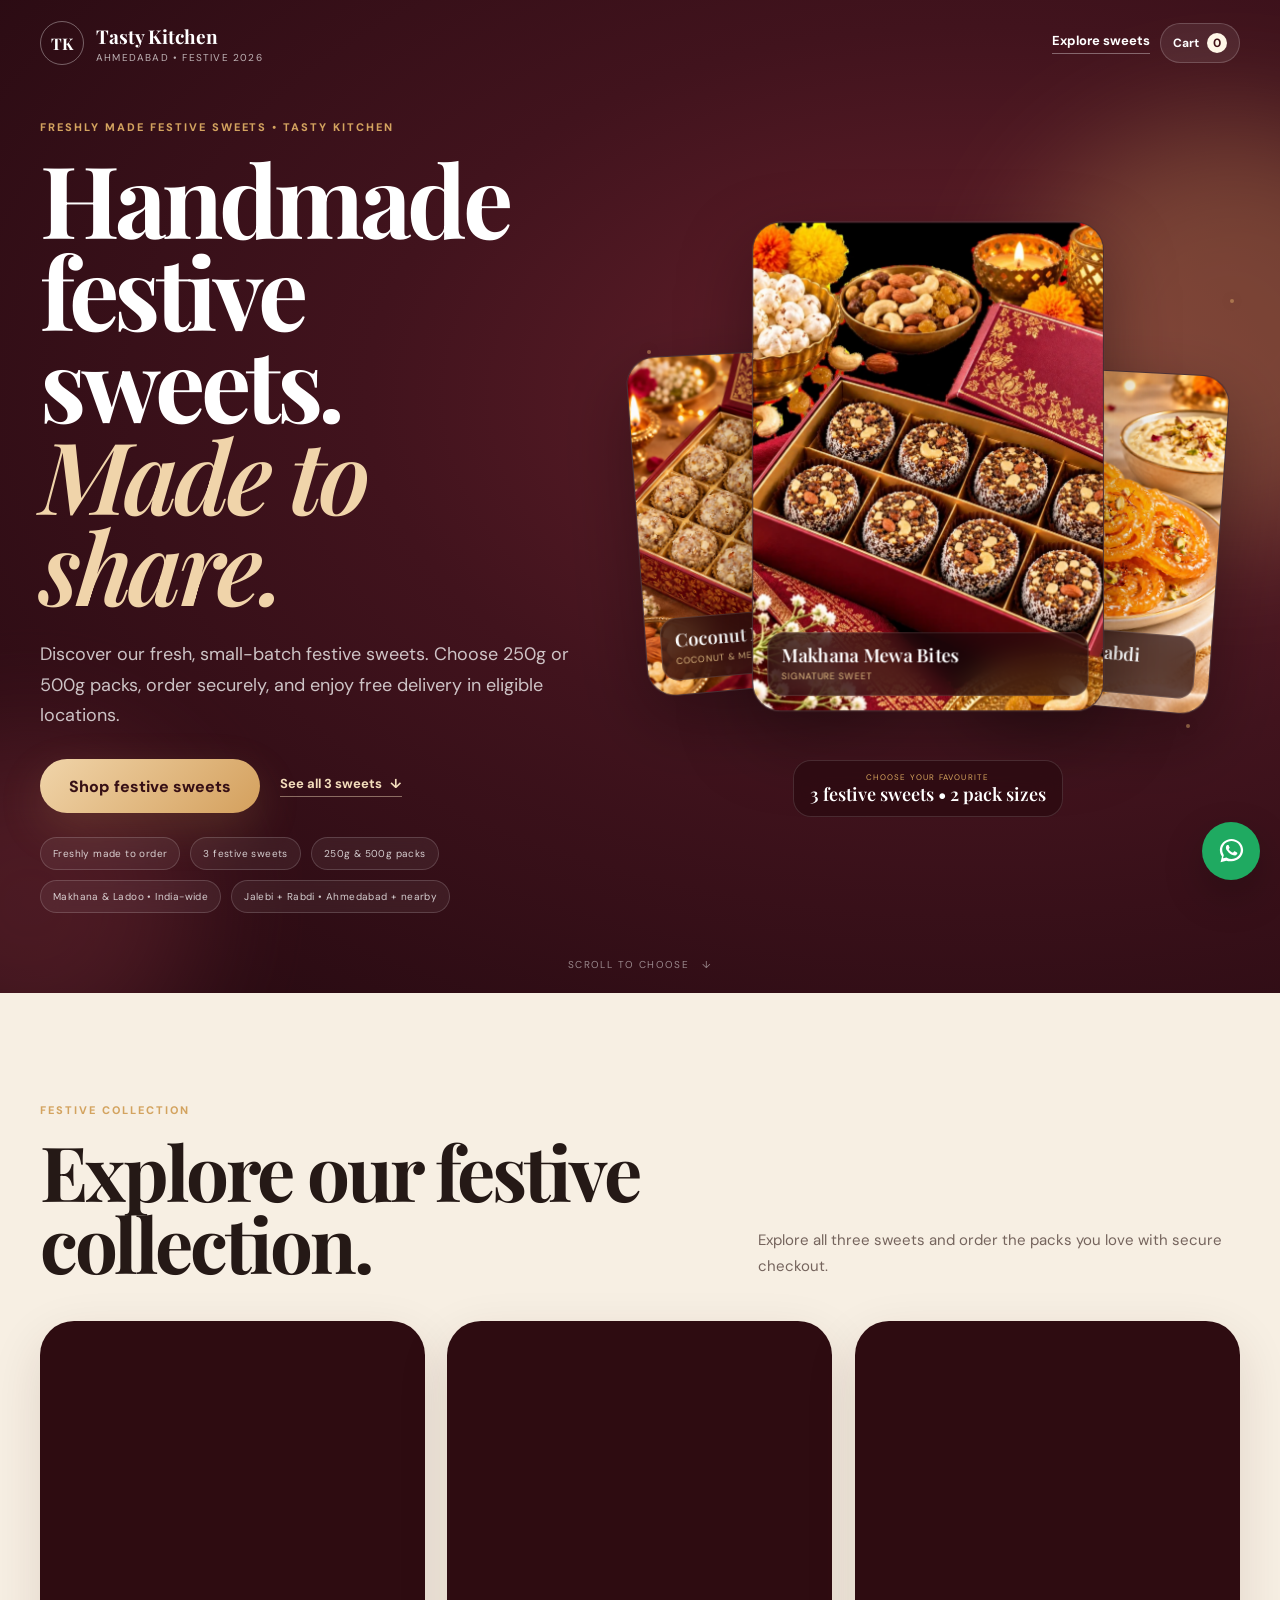
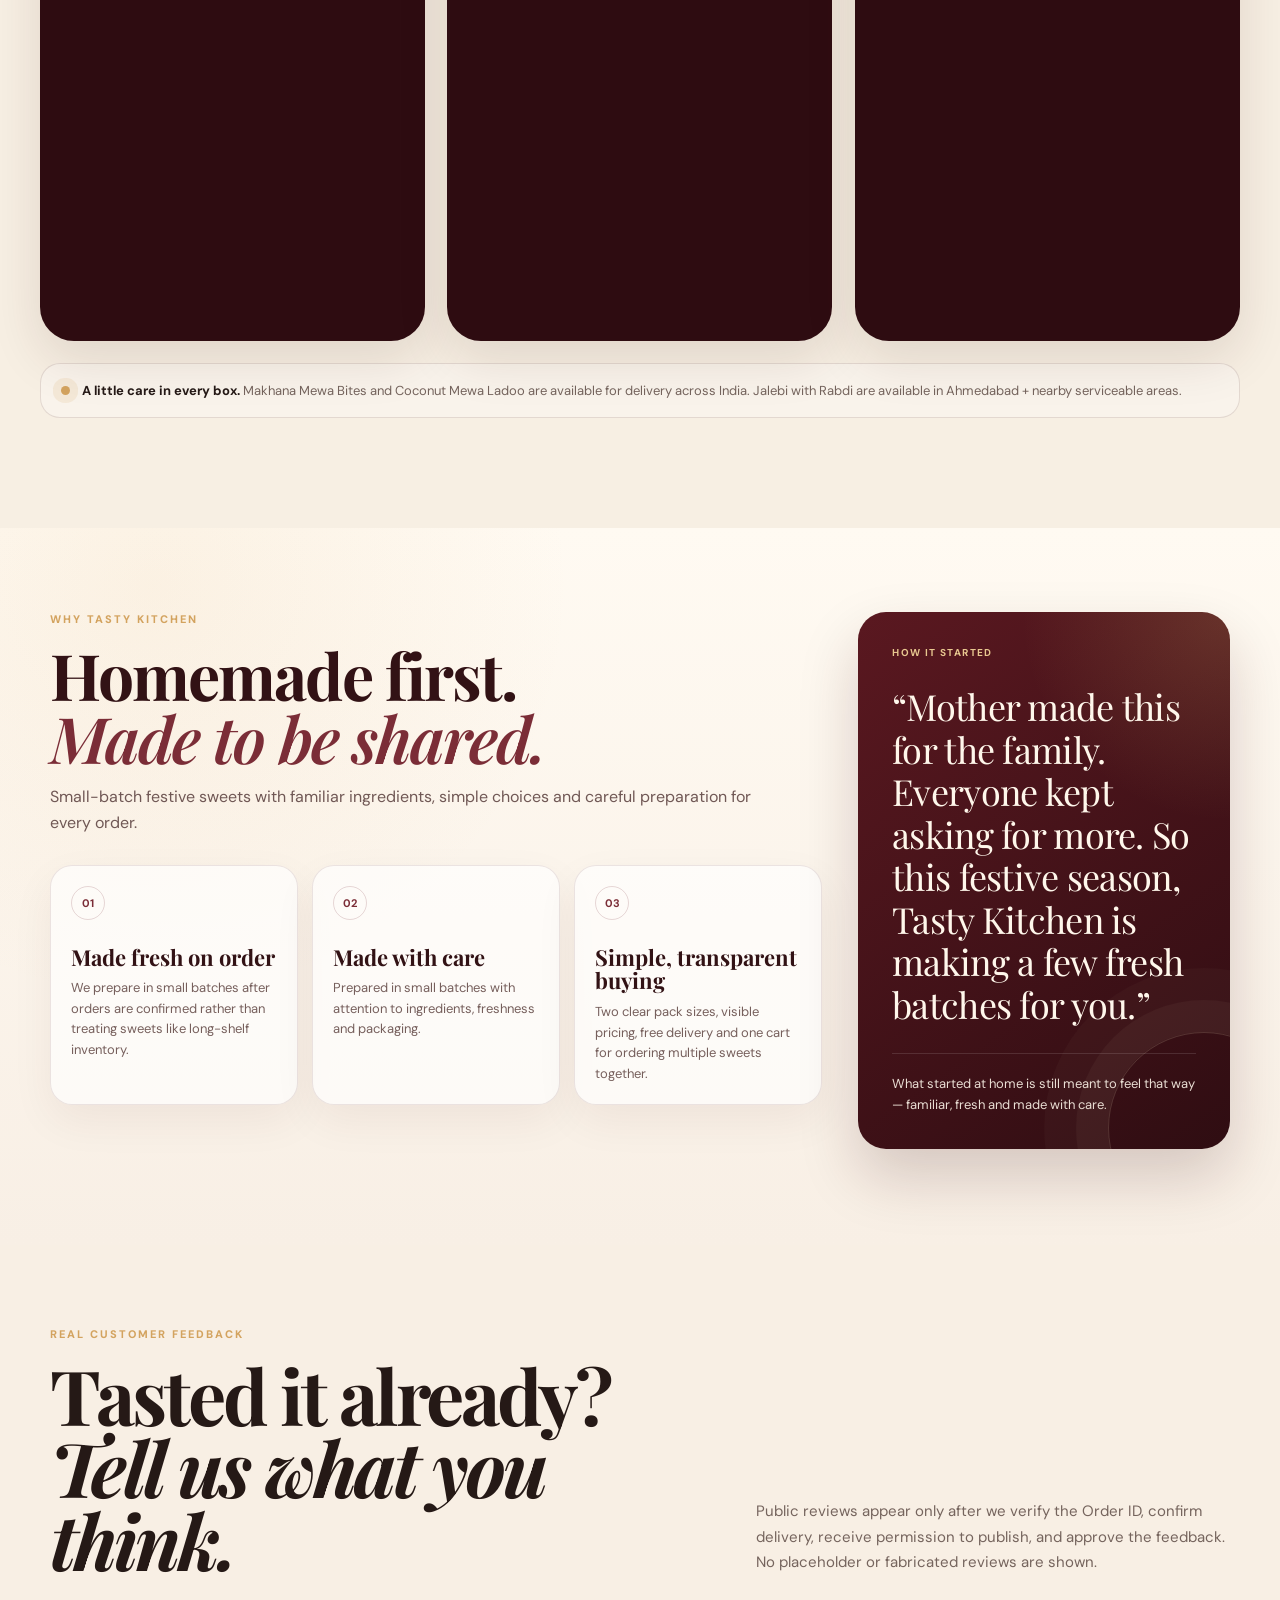
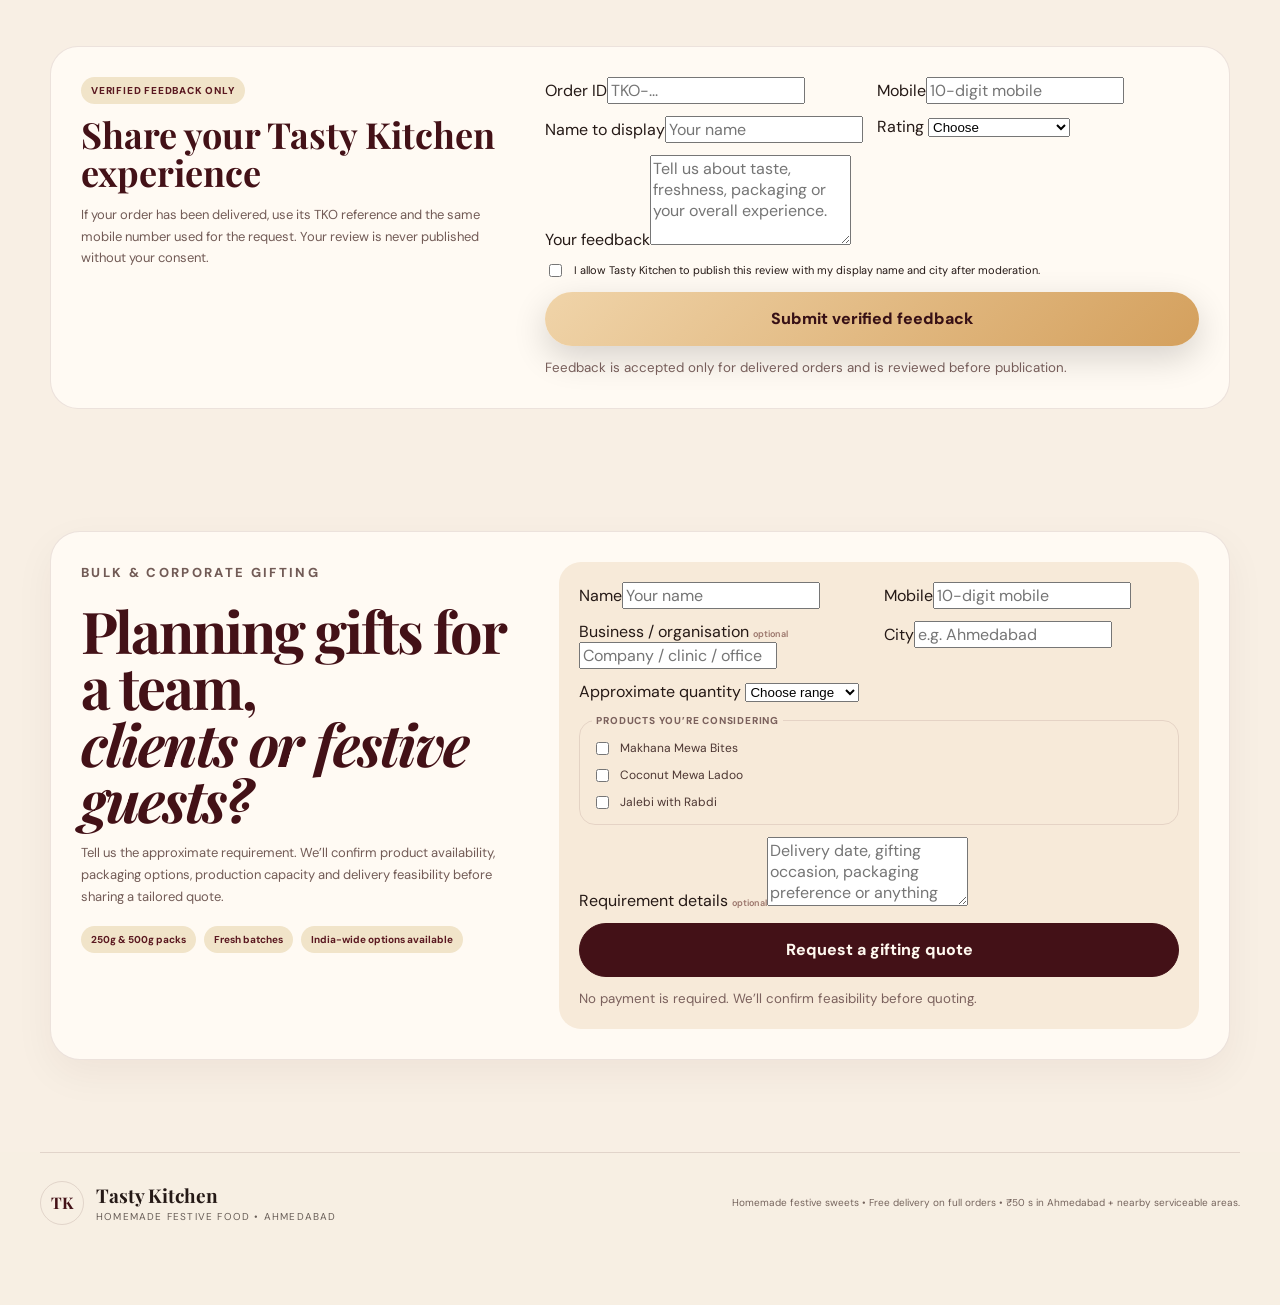
==== commit 56d8d246: "Correct live payment disclosure and remove stale test-mode claim" ====
--- a/index.html
+++ b/index.html
@@ -385,12 +385,12 @@
         </div>
 
         <div class="payment-preview">
-          <div><strong>100% advance payment</strong><span>Razorpay Standard Checkout • test mode</span></div>
+          <div><strong>100% advance payment</strong><span>Razorpay Standard Checkout • secure live payment</span></div>
           <span class="secure-mark" aria-hidden="true">◇</span>
         </div>
 
         <button class="primary-btn checkout-pay" type="submit">Continue to secure payment • <span id="checkoutTotal"></span></button>
-        <small class="checkout-secure-note">Razorpay test mode: no real money is collected. Production checkout remains disabled until live account activation and verification.</small>
+        <small class="checkout-secure-note">Real payment will be collected only after you approve it in Razorpay. Orders are confirmed after server-side payment verification.</small>
       </form>
     </div>
   </section>
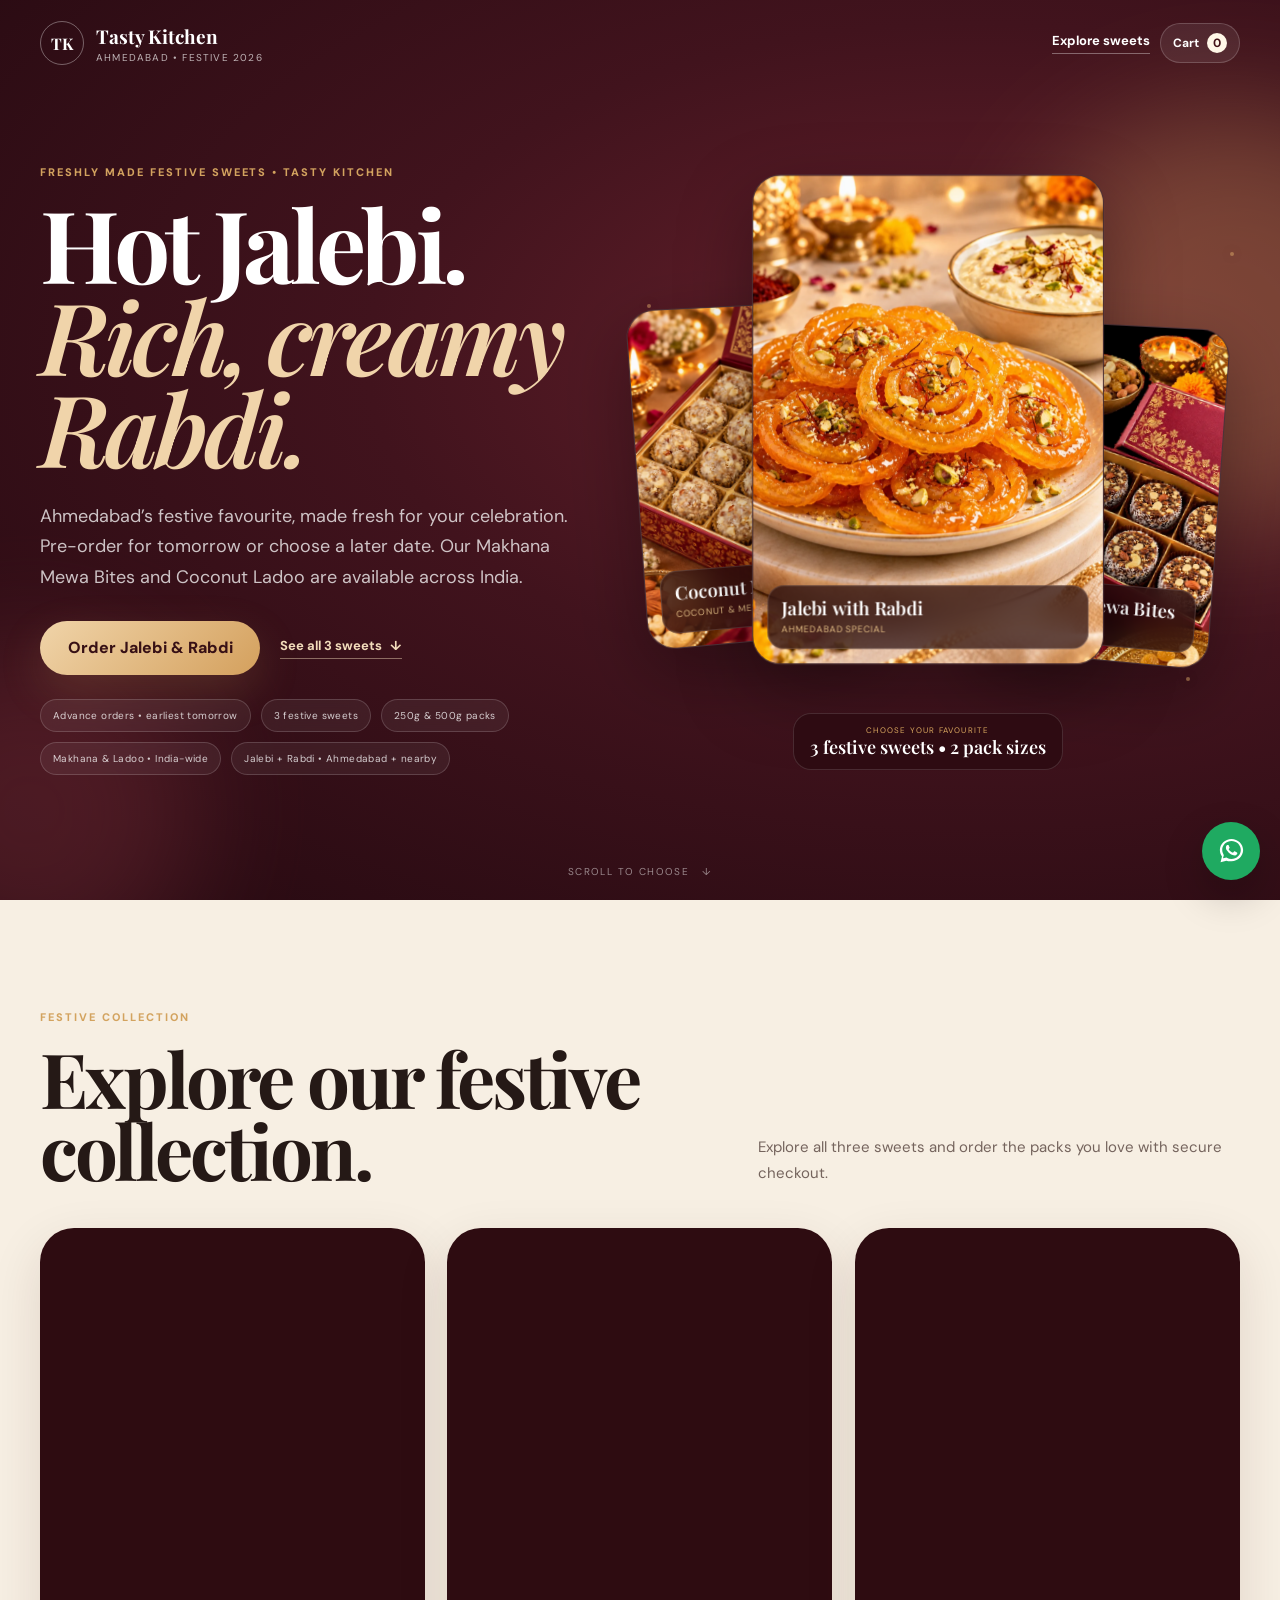
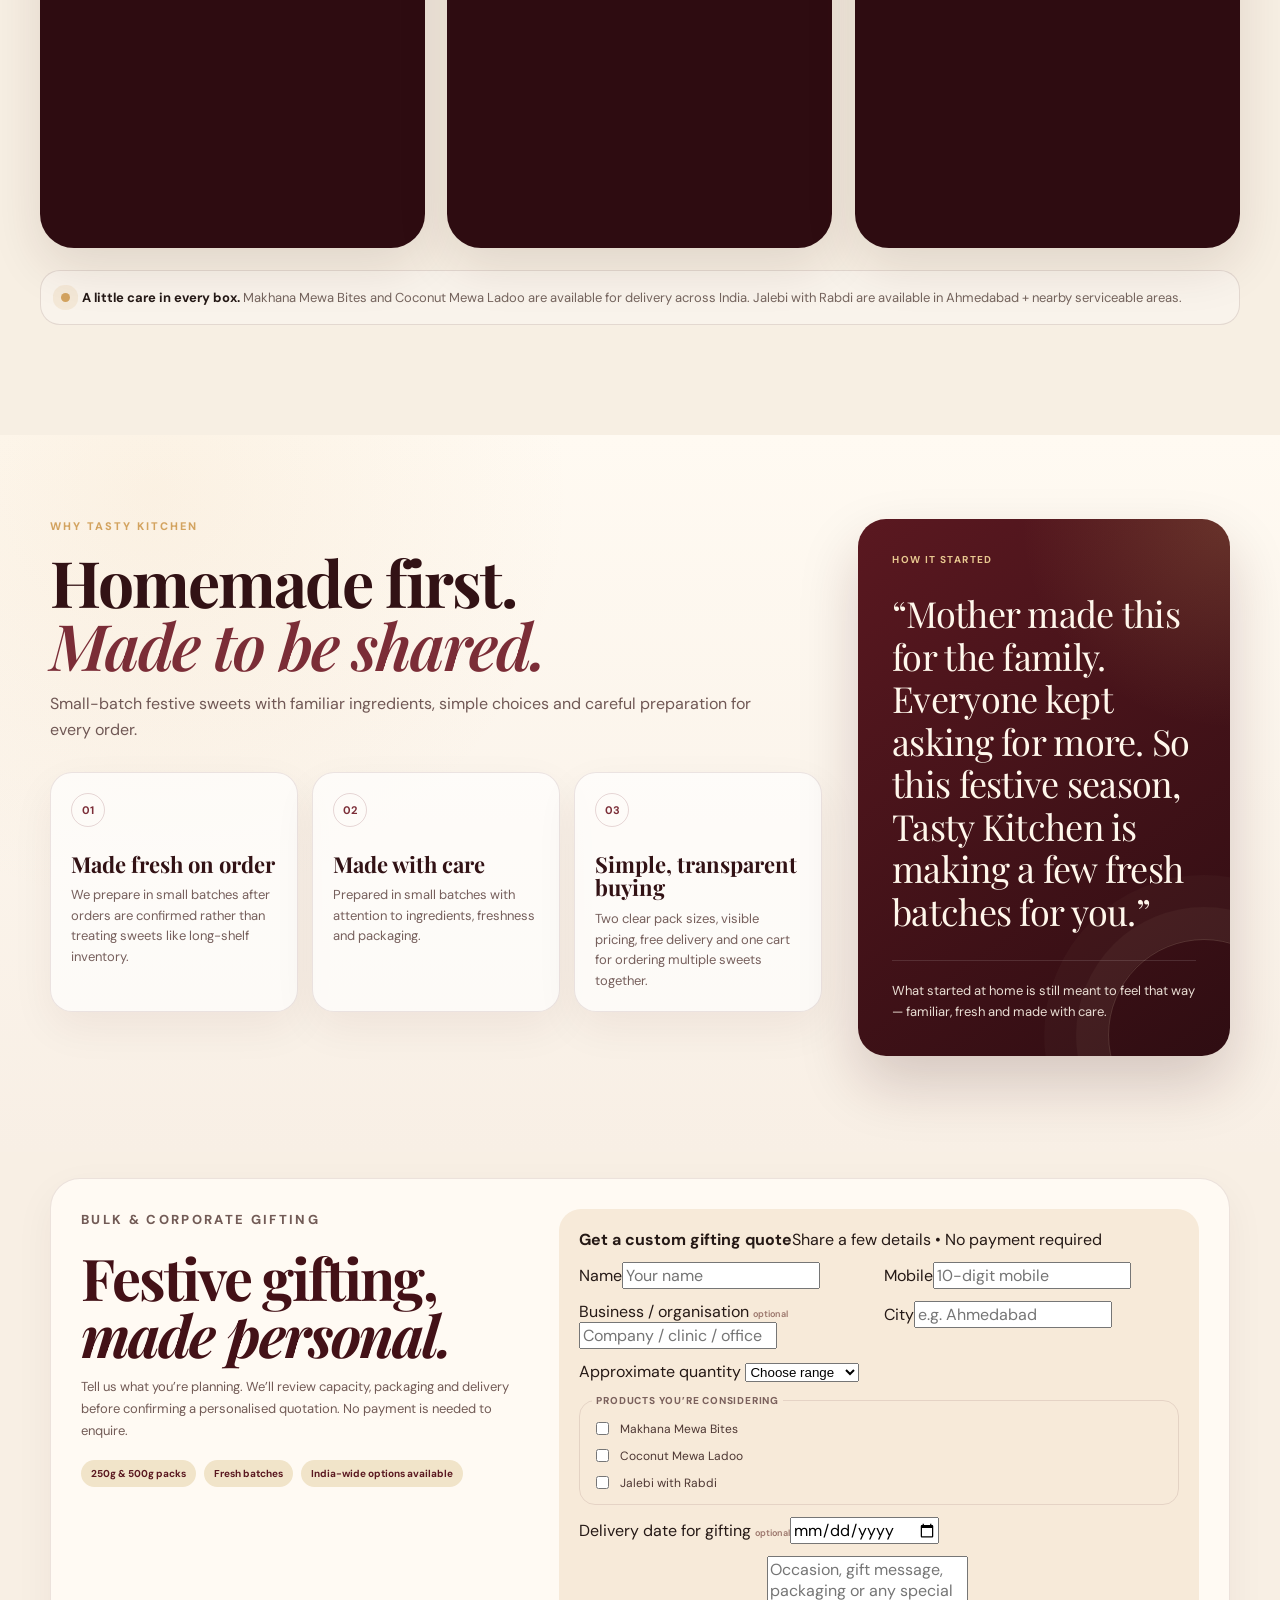
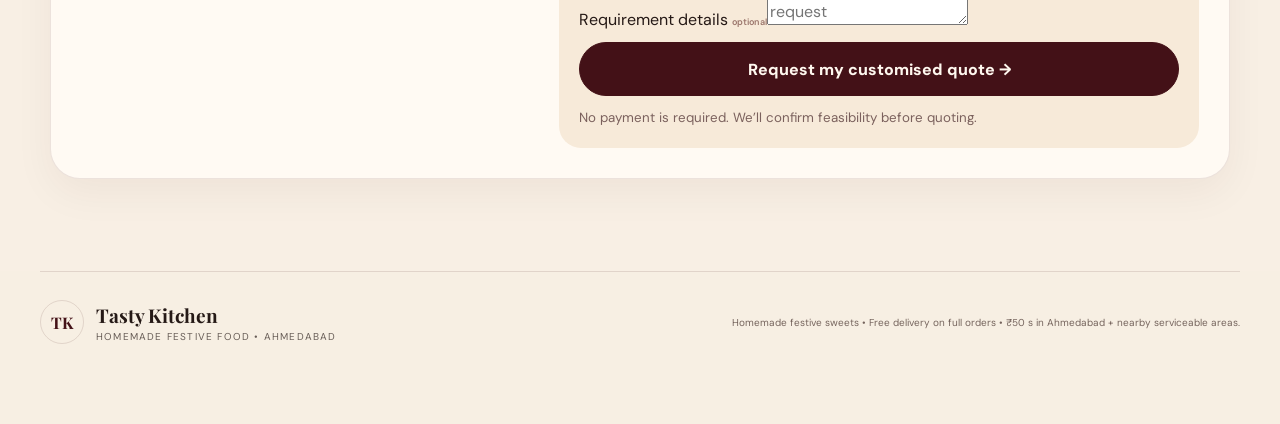
==== commit bc3e3def: "Improve Diwali homepage, advance-order dates and bulk gifting form; remove feedback" ====
--- a/index.html
+++ b/index.html
@@ -110,16 +110,16 @@
         <div class="hero-copy">
           <p class="kicker">Freshly made festive sweets • Tasty Kitchen</p>
           
-          <h1>Handmade festive sweets.<br><em>Made to share.</em></h1>
-          <p class="hero-text">Discover our fresh, small-batch festive sweets. Choose 250g or 500g packs, order securely, and enjoy free delivery in eligible locations.</p>
+          <h1>Hot Jalebi.<br><em>Rich, creamy Rabdi.</em></h1>
+          <p class="hero-text">Ahmedabad’s festive favourite, made fresh for your celebration. Pre-order for tomorrow or choose a later date. Our Makhana Mewa Bites and Coconut Ladoo are available across India.</p>
           <div class="hero-actions">
-            <a class="primary-btn hero-sample-btn" href="#collection">Shop festive sweets</a>
+            <button class="primary-btn hero-sample-btn" type="button" data-hero-product="jalebi-with-rabdi">Order Jalebi & Rabdi</button>
             <a class="hero-order-link" href="#collection">See all 3 sweets <span>↓</span></a>
           </div>
           
           
           <div class="hero-trust" aria-label="Ordering highlights">
-            <span>Freshly made to order</span>
+            <span>Advance orders • earliest tomorrow</span>
             <span>3 festive sweets</span>
             <span>250g & 500g packs</span>
             <span>Makhana & Ladoo • India-wide</span>
@@ -129,17 +129,17 @@
 
         <div class="hero-art hero-product-reveal hero-three-products">
           <div class="hero-product-stack" aria-label="Tasty Kitchen festive sweets">
-            <button class="hero-sweet-card hero-sweet-main" type="button" data-hero-product="makhana-mewa-bites" aria-label="View Makhana Mewa Bites">
-              <img src="assets/makhana-gift-open-hires.webp" alt="Makhana Mewa Bites festive gift presentation" width="1200" height="1500" sizes="(max-width: 640px) 78vw, (max-width: 900px) 56vw, 36vw" decoding="async" fetchpriority="high">
-              <span><b>Makhana Mewa Bites</b><small>Signature sweet</small></span>
+            <button class="hero-sweet-card hero-sweet-main" type="button" data-hero-product="jalebi-with-rabdi" aria-label="View Jalebi with Rabdi">
+              <img src="assets/jalebi-1.webp" alt="Fresh Jalebi with Rabdi" width="1200" height="1500" sizes="(max-width: 640px) 78vw, (max-width: 900px) 56vw, 36vw" decoding="async" fetchpriority="high">
+              <span><b>Jalebi with Rabdi</b><small>Ahmedabad special</small></span>
             </button>
             <button class="hero-sweet-card hero-sweet-left" type="button" data-hero-product="coconut-mewa-ladoo" aria-label="View Coconut Mewa Ladoo">
               <img src="assets/coconut-3.webp" alt="Coconut Mewa Ladoo festive presentation" loading="eager" decoding="async" fetchpriority="low" sizes="(max-width: 640px) 42vw, (max-width: 900px) 34vw, 22vw">
               <span><b>Coconut Mewa Ladoo</b><small>Coconut & mewa</small></span>
             </button>
-            <button class="hero-sweet-card hero-sweet-right" type="button" data-hero-product="jalebi-with-rabdi" aria-label="View Jalebi with Rabdi">
-              <img src="assets/jalebi-1.webp" alt="Jalebi with Rabdi festive presentation" loading="eager" decoding="async" fetchpriority="low" sizes="(max-width: 640px) 42vw, (max-width: 900px) 34vw, 22vw">
-              <span><b>Jalebi with Rabdi</b><small>Ahmedabad special</small></span>
+            <button class="hero-sweet-card hero-sweet-right" type="button" data-hero-product="makhana-mewa-bites" aria-label="View Makhana Mewa Bites">
+              <img src="assets/makhana-gift-open-hires.webp" alt="Makhana Mewa Bites festive presentation" loading="eager" decoding="async" fetchpriority="low" sizes="(max-width: 640px) 42vw, (max-width: 900px) 34vw, 22vw">
+              <span><b>Makhana Mewa Bites</b><small>Signature sweet</small></span>
             </button>
             <div class="hero-three-caption">
               <span>Choose your favourite</span>
@@ -205,57 +205,12 @@
       </div>
     </section>
 
-    <section class="reviews-section" id="reviews">
-      <div class="reviews-inner">
-        <div class="section-head">
-          <div>
-            <p class="kicker">Real customer feedback</p>
-            <h2>Tasted it already?<br><em>Tell us what you think.</em></h2>
-          </div>
-          <p class="section-copy">Public reviews appear only after we verify the Order ID, confirm delivery, receive permission to publish, and approve the feedback. No placeholder or fabricated reviews are shown.</p>
-        </div>
-
-        <div class="reviews-grid" id="reviewsGrid" hidden aria-live="polite"></div>
-
-        <div class="review-capture">
-          <div class="review-capture-copy">
-            <span class="review-badge">Verified feedback only</span>
-            <h3>Share your Tasty Kitchen experience</h3>
-            <p>If your order has been delivered, use its TKO reference and the same mobile number used for the request. Your review is never published without your consent.</p>
-          </div>
-          <form id="reviewForm" class="review-form">
-            <div class="field-row">
-              <label>Order ID<input id="reviewRef" required placeholder="TKO-..." autocomplete="off"></label>
-              <label>Mobile<input id="reviewMobile" type="tel" pattern="[6-9][0-9]{9}" maxlength="10" required inputmode="tel" placeholder="10-digit mobile"></label>
-            </div>
-            <div class="field-row">
-              <label>Name to display<input id="reviewName" required maxlength="80" placeholder="Your name"></label>
-              <label>Rating
-                <select id="reviewRating" required>
-                  <option value="">Choose</option>
-                  <option value="5">5 — Loved it</option>
-                  <option value="4">4 — Very good</option>
-                  <option value="3">3 — Good</option>
-                  <option value="2">2 — Could be better</option>
-                  <option value="1">1 — Disappointed</option>
-                </select>
-              </label>
-            </div>
-            <label>Your feedback<textarea id="reviewText" required minlength="10" maxlength="1000" rows="4" placeholder="Tell us about taste, freshness, packaging or your overall experience."></textarea></label>
-            <label class="review-consent"><input id="reviewConsent" type="checkbox"> <span>I allow Tasty Kitchen to publish this review with my display name and city after moderation.</span></label>
-            <button class="primary-btn" type="submit">Submit verified feedback</button>
-            <small id="reviewStatus">Feedback is accepted only for delivered orders and is reviewed before publication.</small>
-          </form>
-        </div>
-      </div>
-    </section>
-
     <section class="gifting-section" id="corporate-gifting">
       <div class="gifting-inner">
         <div class="gifting-copy">
           <p class="kicker">Bulk & corporate gifting</p>
-          <h2>Planning gifts for a team,<br><em>clients or festive guests?</em></h2>
-          <p>Tell us the approximate requirement. We’ll confirm product availability, packaging options, production capacity and delivery feasibility before sharing a tailored quote.</p>
+          <h2>Festive gifting,<br><em>made personal.</em></h2>
+          <p>Tell us what you’re planning. We’ll review capacity, packaging and delivery before confirming a personalised quotation. No payment is needed to enquire.</p>
           <div class="gifting-points" aria-label="Corporate gifting highlights">
             <span>250g & 500g packs</span>
             <span>Fresh batches</span>
@@ -263,7 +218,7 @@
           </div>
         </div>
 
-        <form class="gifting-form" id="giftingForm">
+        <form class="gifting-form" id="giftingForm"><div class="gifting-form-intro"><strong>Get a custom gifting quote</strong><span>Share a few details • No payment required</span></div>
           <div class="field-row">
             <label>Name<input id="giftingName" required autocomplete="name" placeholder="Your name"></label>
             <label>Mobile<input id="giftingMobile" type="tel" pattern="[6-9][0-9]{9}" maxlength="10" required inputmode="tel" placeholder="10-digit mobile"></label>
@@ -288,8 +243,8 @@
             <label><input type="checkbox" name="giftingProduct" value="coconut-mewa-ladoo"> Coconut Mewa Ladoo</label>
             <label><input type="checkbox" name="giftingProduct" value="jalebi-with-rabdi"> Jalebi with Rabdi</label>
           </fieldset>
-          <label>Requirement details <span class="optional-label">optional</span><textarea id="giftingNotes" maxlength="1200" rows="3" placeholder="Delivery date, gifting occasion, packaging preference or anything else we should know."></textarea></label>
-          <button class="gifting-submit" type="submit">Request a gifting quote</button>
+          <label>Delivery date for gifting <span class="optional-label">optional</span><input id="giftingDeliveryDate" type="date"></label><label>Requirement details <span class="optional-label">optional</span><textarea id="giftingNotes" maxlength="1200" rows="3" placeholder="Occasion, gift message, packaging or any special request"></textarea></label>
+          <button class="gifting-submit" type="submit">Request my customised quote →</button>
           <small id="giftingStatus">No payment is required. We’ll confirm feasibility before quoting.</small>
         </form>
       </div>
@@ -373,9 +328,10 @@
         <label>Delivery address<textarea id="customerAddress" autocomplete="street-address" required rows="3" placeholder="House / building, street and locality"></textarea></label>
         <div class="field-row">
           <label>PIN code<input id="customerPin" inputmode="numeric" pattern="[0-9]{6}" maxlength="6" autocomplete="postal-code" required placeholder="6-digit PIN"></label>
-          <label>Preferred delivery date<input id="deliveryDate" required type="date"></label>
-        </div>
-
+          <label>Delivery date (tomorrow or later)<input id="deliveryDate" required type="date"></label>
+        </div>
+
+        <p class="advance-order-notice">We accept advance orders only. Select tomorrow or any later date; same-day delivery is unavailable.</p>
         <div class="cart-items" id="cartItems"></div>
         <div class="checkout-breakdown" id="checkoutBreakdown">
           <div><span>Subtotal</span><strong id="checkoutSubtotal">—</strong></div>
@@ -404,7 +360,7 @@
           <p class="kicker">QUICK UPI PAYMENT</p>
           <h3 id="paymentTitle">Pay with your UPI app</h3>
         </div>
-        <span class="razorpay-badge">Razorpay TEST</span>
+        <span class="razorpay-badge">Secure payment</span>
       </div>
       <div id="paymentSummary" class="payment-order-card"></div>
       <div class="payment-trust-row" aria-label="Payment options and security">
@@ -416,6 +372,7 @@
       <button class="primary-btn payment-pay-btn" id="payNowBtn" type="button" disabled>
         Preparing secure payment…
       </button>
+      <section class="payment-thankyou" id="paymentThankYou" hidden aria-live="polite" role="status"><div class="thankyou-check" aria-hidden="true">✓</div><h3>Thank you for your order!</h3><p>Your payment was successful. We’ve confirmed your order and will update you as it is prepared.</p><div class="thankyou-reference">Order reference <strong id="thankYouOrderRef"></strong></div><a id="thankYouWhatsApp" class="primary-btn thankyou-whatsapp" href="https://wa.me/919662097395" target="_blank" rel="noopener">Get order updates on WhatsApp ↗</a><button class="payment-back-btn thankyou-close" id="thankYouClose" type="button">Close and continue shopping</button></section>
       <button class="upi-finished-btn" id="orderClaimPaid" type="button" hidden>I've completed the payment</button>
       <details class="upi-help-panel" id="orderUpiHelp" hidden>
         <summary>Payment declined or UPI app didn't open? Pay directly</summary>
--- a/styles.css
+++ b/styles.css
@@ -1634,3 +1634,6 @@
 }
 .upi-direct-actions button {width:100%;min-height:46px;}
 .upi-help-panel strong {overflow-wrap:anywhere;}
+
+/* Verified Razorpay payment confirmation */
+.payment-thankyou:not([hidden]){display:flex;flex-direction:column;align-items:center;text-align:center;gap:16px;padding:28px 20px 20px;background:#fff9ef;border:1px solid #ecd5ae;border-radius:22px;margin:18px 0}.payment-thankyou .thankyou-check{display:grid;place-items:center;width:76px;height:76px;border-radius:50%;background:#167446;color:white;font-size:42px;font-weight:700;box-shadow:0 7px 22px #16744636}.payment-thankyou h3{font-size:clamp(27px,4vw,38px);line-height:1.15;margin:0;color:#3a231b}.payment-thankyou p{max-width:390px;color:#695448;line-height:1.65;margin:0}.thankyou-reference{width:100%;border:1px solid #eadcc9;background:white;border-radius:13px;padding:13px;color:#71564a;font-size:14px}.thankyou-reference strong{display:block;margin-top:5px;color:#31231c;font-size:19px;overflow-wrap:anywhere}.payment-thankyou .thankyou-whatsapp{display:block;width:100%;box-sizing:border-box;text-decoration:none;background:#1b7e4c;color:white;text-align:center;padding:15px 12px;border-radius:12px;font-weight:700}.payment-thankyou .thankyou-close{margin:0;border:0;background:transparent;cursor:pointer;color:#684337;text-decoration:underline;padding:12px}.payment-layer [hidden]{display:none!important}
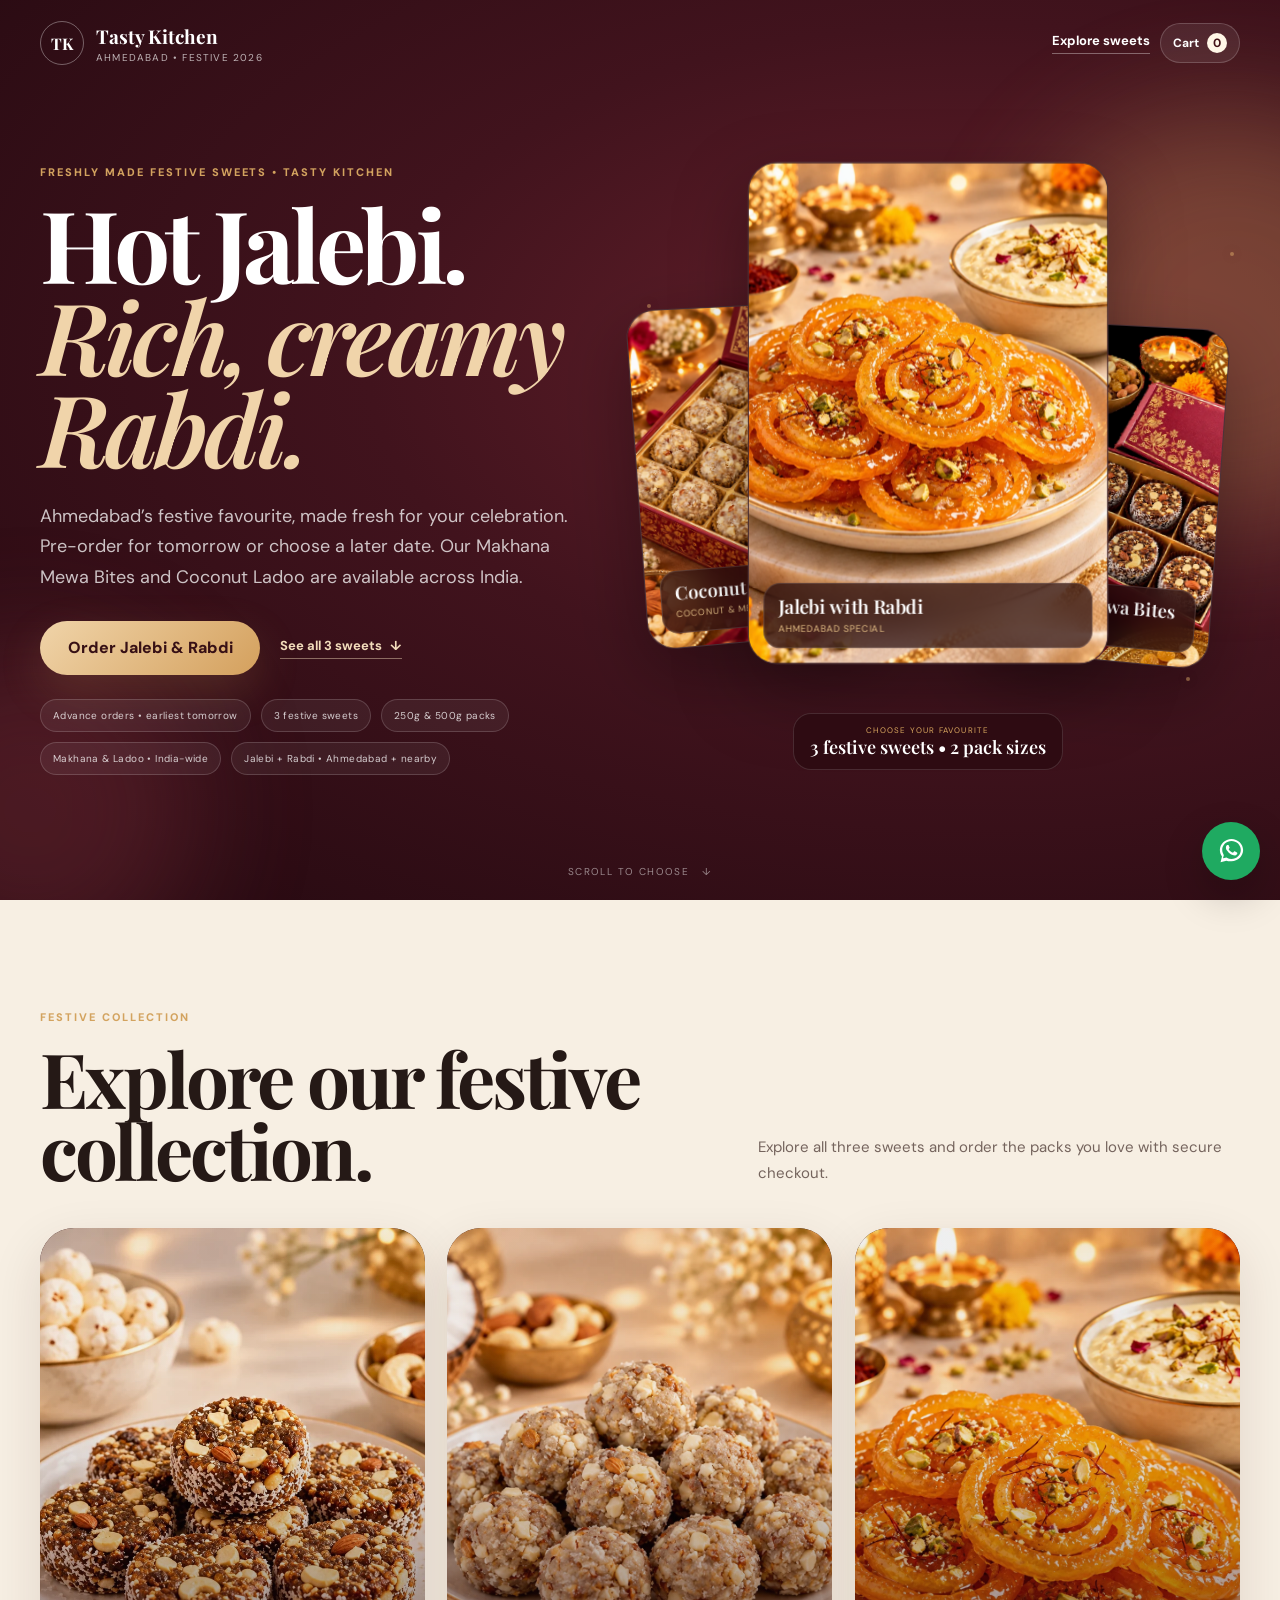
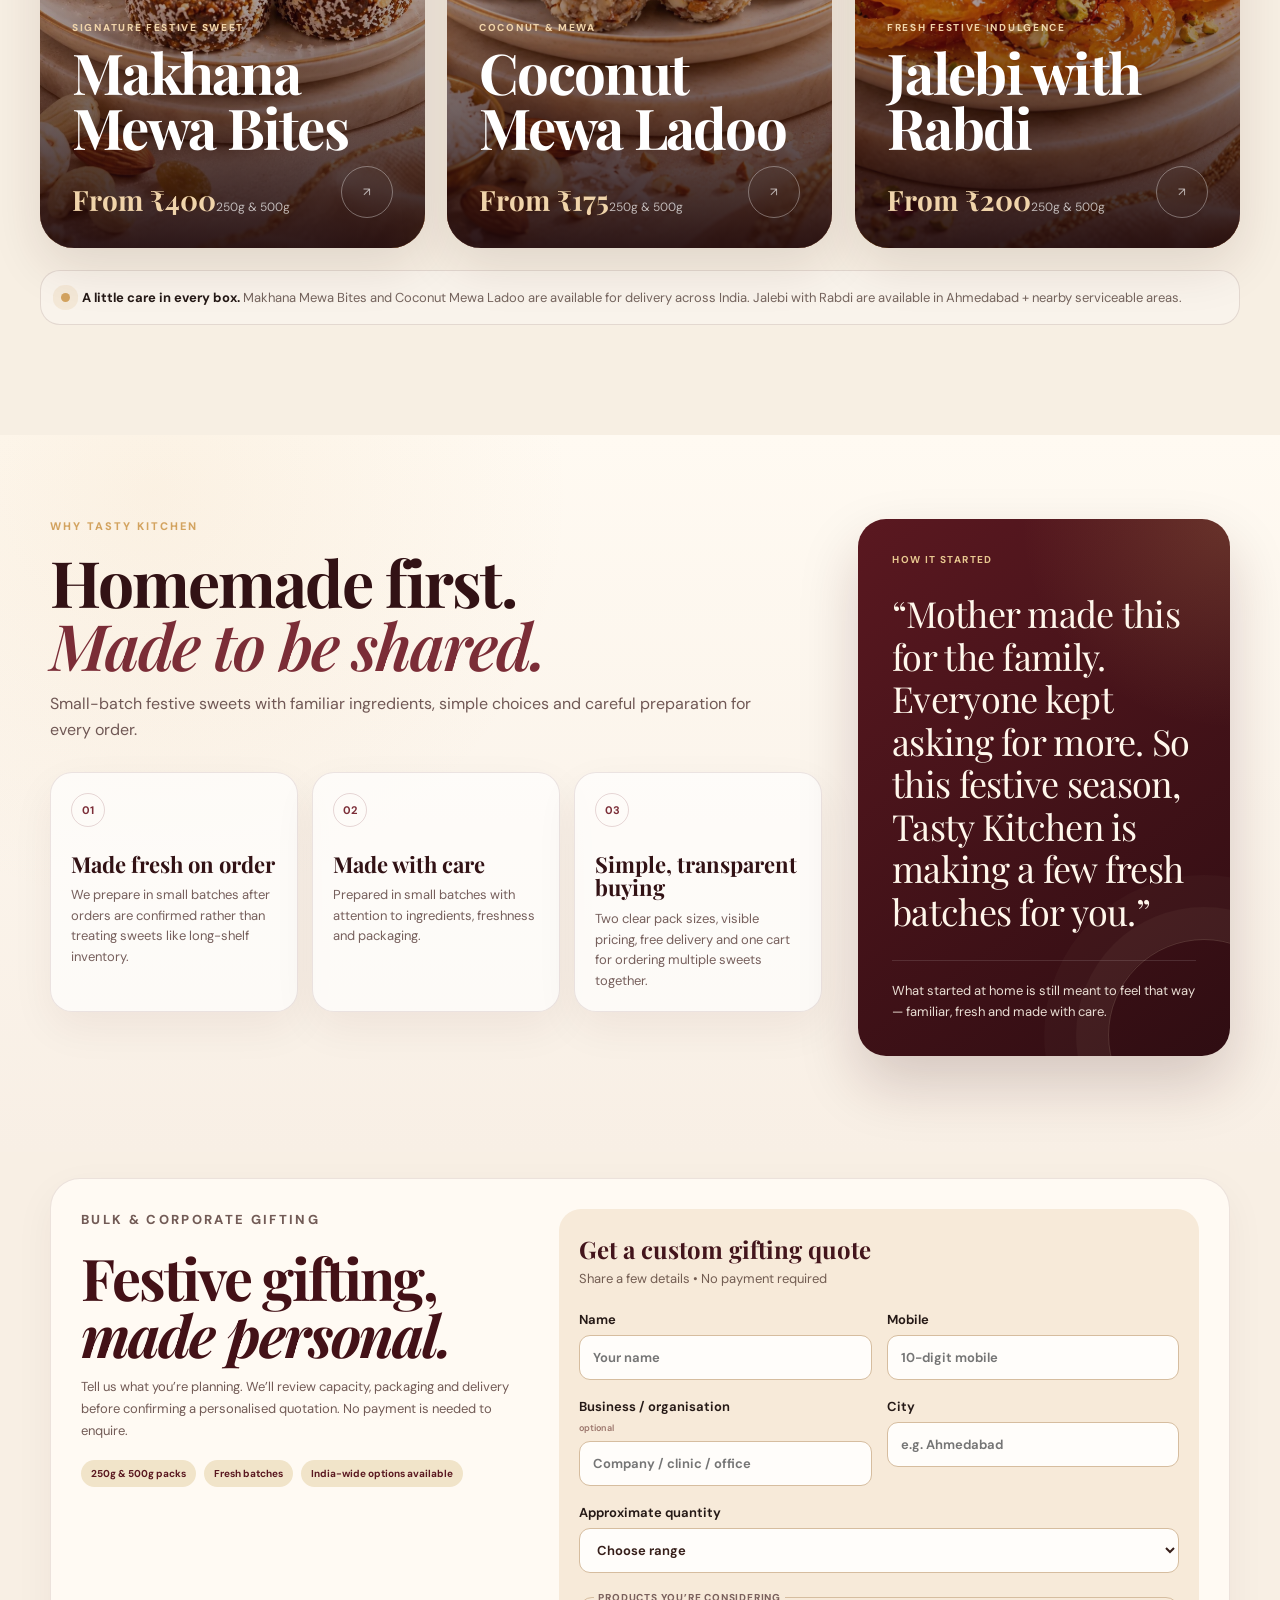
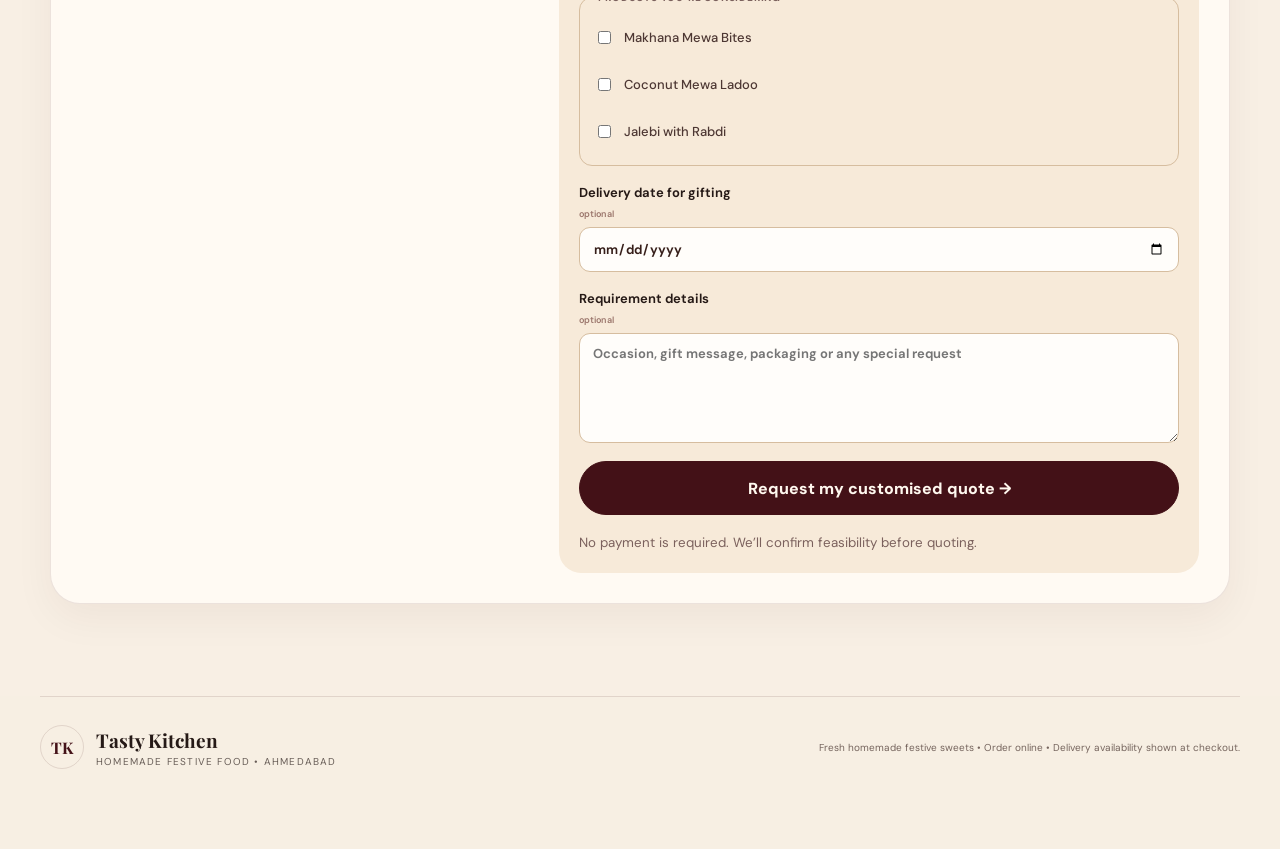
==== commit d570c7c7: "Remove obsolete ₹50 trial text from homepage title metadata and footer" ====
--- a/index.html
+++ b/index.html
@@ -3,8 +3,8 @@
 <head>
   <meta charset="utf-8" />
   <meta name="viewport" content="width=device-width, initial-scale=1" />
-  <title>Tasty Kitchen Ahmedabad | Homemade Festive Sweets & ₹50 </title>
-  <meta name="description" content="Order fresh homemade festive sweets from Tasty Kitchen. Try a ₹50  in Ahmedabad + nearby areas, with free delivery on full orders." />
+  <title>Tasty Kitchen Ahmedabad | Fresh Homemade Festive Sweets</title>
+  <meta name="description" content="Order homemade festive sweets from Tasty Kitchen. Explore makhana mewa bites, coconut mewa ladoo and desi ghee jalebi with rabdi. Order online." />
   <meta name="robots" content="index,follow,max-image-preview:large,max-snippet:-1,max-video-preview:-1" />
   <link rel="canonical" href="https://tastykitchen.food/" />
   <meta name="theme-color" content="#431117" />
@@ -402,7 +402,7 @@
       <span class="brand-seal">TK</span>
       <span class="brand-copy"><strong>Tasty Kitchen</strong><small>Homemade festive food • Ahmedabad</small></span>
     </div>
-    <p>Homemade festive sweets • Free delivery on full orders • ₹50 s in Ahmedabad + nearby serviceable areas.</p>
+    <p>Fresh homemade festive sweets • Order online • Delivery availability shown at checkout.</p>
   </footer>
 
   <script src="script.js?v=20261017-upifallback1"></script>
--- a/styles.css
+++ b/styles.css
@@ -1637,3 +1637,6 @@
 
 /* Verified Razorpay payment confirmation */
 .payment-thankyou:not([hidden]){display:flex;flex-direction:column;align-items:center;text-align:center;gap:16px;padding:28px 20px 20px;background:#fff9ef;border:1px solid #ecd5ae;border-radius:22px;margin:18px 0}.payment-thankyou .thankyou-check{display:grid;place-items:center;width:76px;height:76px;border-radius:50%;background:#167446;color:white;font-size:42px;font-weight:700;box-shadow:0 7px 22px #16744636}.payment-thankyou h3{font-size:clamp(27px,4vw,38px);line-height:1.15;margin:0;color:#3a231b}.payment-thankyou p{max-width:390px;color:#695448;line-height:1.65;margin:0}.thankyou-reference{width:100%;border:1px solid #eadcc9;background:white;border-radius:13px;padding:13px;color:#71564a;font-size:14px}.thankyou-reference strong{display:block;margin-top:5px;color:#31231c;font-size:19px;overflow-wrap:anywhere}.payment-thankyou .thankyou-whatsapp{display:block;width:100%;box-sizing:border-box;text-decoration:none;background:#1b7e4c;color:white;text-align:center;padding:15px 12px;border-radius:12px;font-weight:700}.payment-thankyou .thankyou-close{margin:0;border:0;background:transparent;cursor:pointer;color:#684337;text-decoration:underline;padding:12px}.payment-layer [hidden]{display:none!important}
+
+/* Diwali merchandising and usable gifting form */
+.advance-order-notice{margin:14px 0;padding:12px 16px;background:#fff1d9;border:1px solid #ebc890;border-radius:12px;color:#5b352b;font-weight:650;line-height:1.45}.hero-sweet-main{z-index:4;transform:translateY(-8px) scale(1.055)}.gifting-form{display:grid;gap:18px}.gifting-form-intro{display:flex;flex-direction:column;gap:5px;padding:4px 0 6px}.gifting-form-intro strong{font-size:24px;font-family:'Playfair Display',serif;color:#43151c}.gifting-form-intro span{font-size:13px;color:#735d52}.gifting-form label{display:flex;flex-direction:column;gap:7px;min-width:0;font-size:13px;font-weight:650}.gifting-form input:not([type=checkbox]),.gifting-form select,.gifting-form textarea{box-sizing:border-box;width:100%;min-width:0;min-height:45px;padding:11px 13px;border:1px solid #d6bd9f;border-radius:11px;background:#fffdfa;color:#361e19;font:inherit}.gifting-form textarea{min-height:110px;resize:vertical}.gifting-form .field-row{display:grid;grid-template-columns:repeat(2,minmax(0,1fr));gap:15px}.gifting-form .gifting-products{border:1px solid #d6bd9f;border-radius:13px;padding:14px}.gifting-form .gifting-products label{display:flex;flex-direction:row;align-items:center;gap:10px;margin:10px 0;font-weight:500}.gifting-form .gifting-products input{accent-color:#5a242b}.gifting-form input:focus-visible,.gifting-form select:focus-visible,.gifting-form textarea:focus-visible{outline:2px solid #ad623d;outline-offset:2px}@media(max-width:620px){.gifting-form .field-row{grid-template-columns:1fr}.gifting-form{padding:19px!important}}
